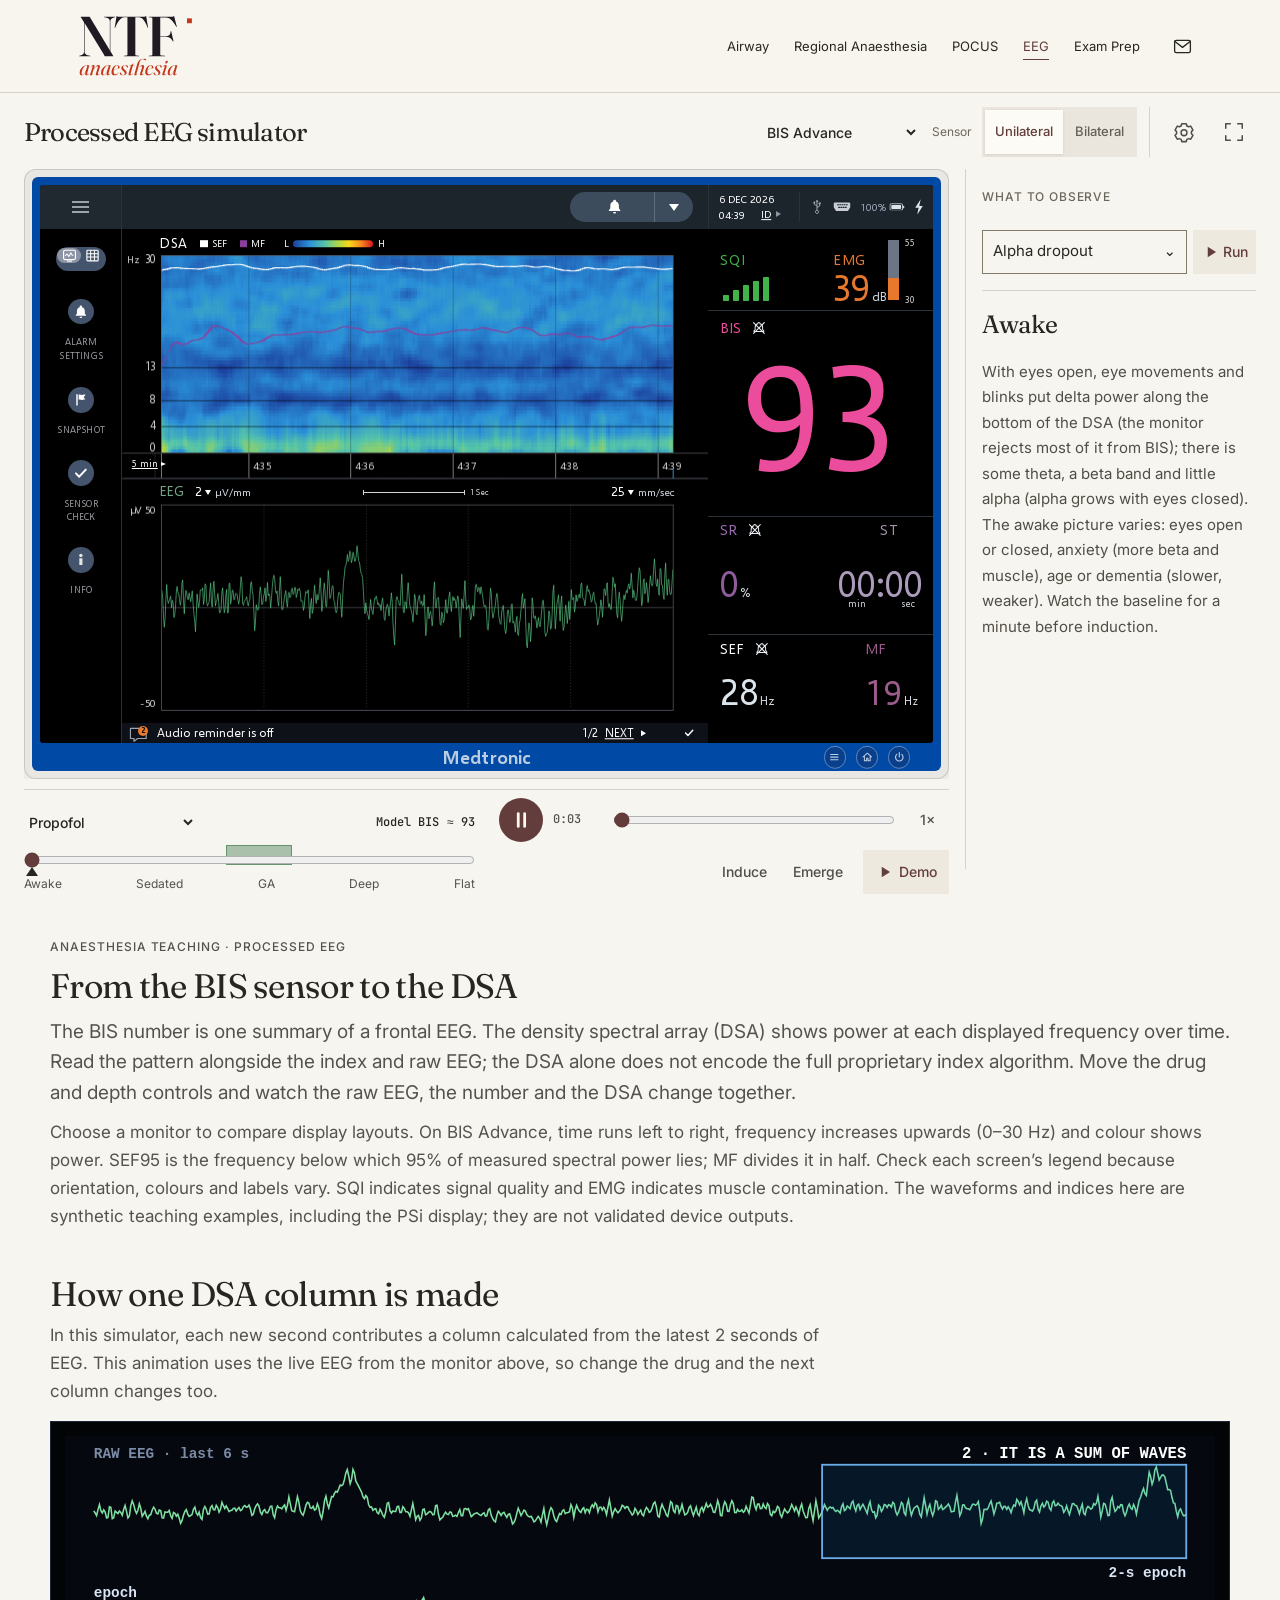
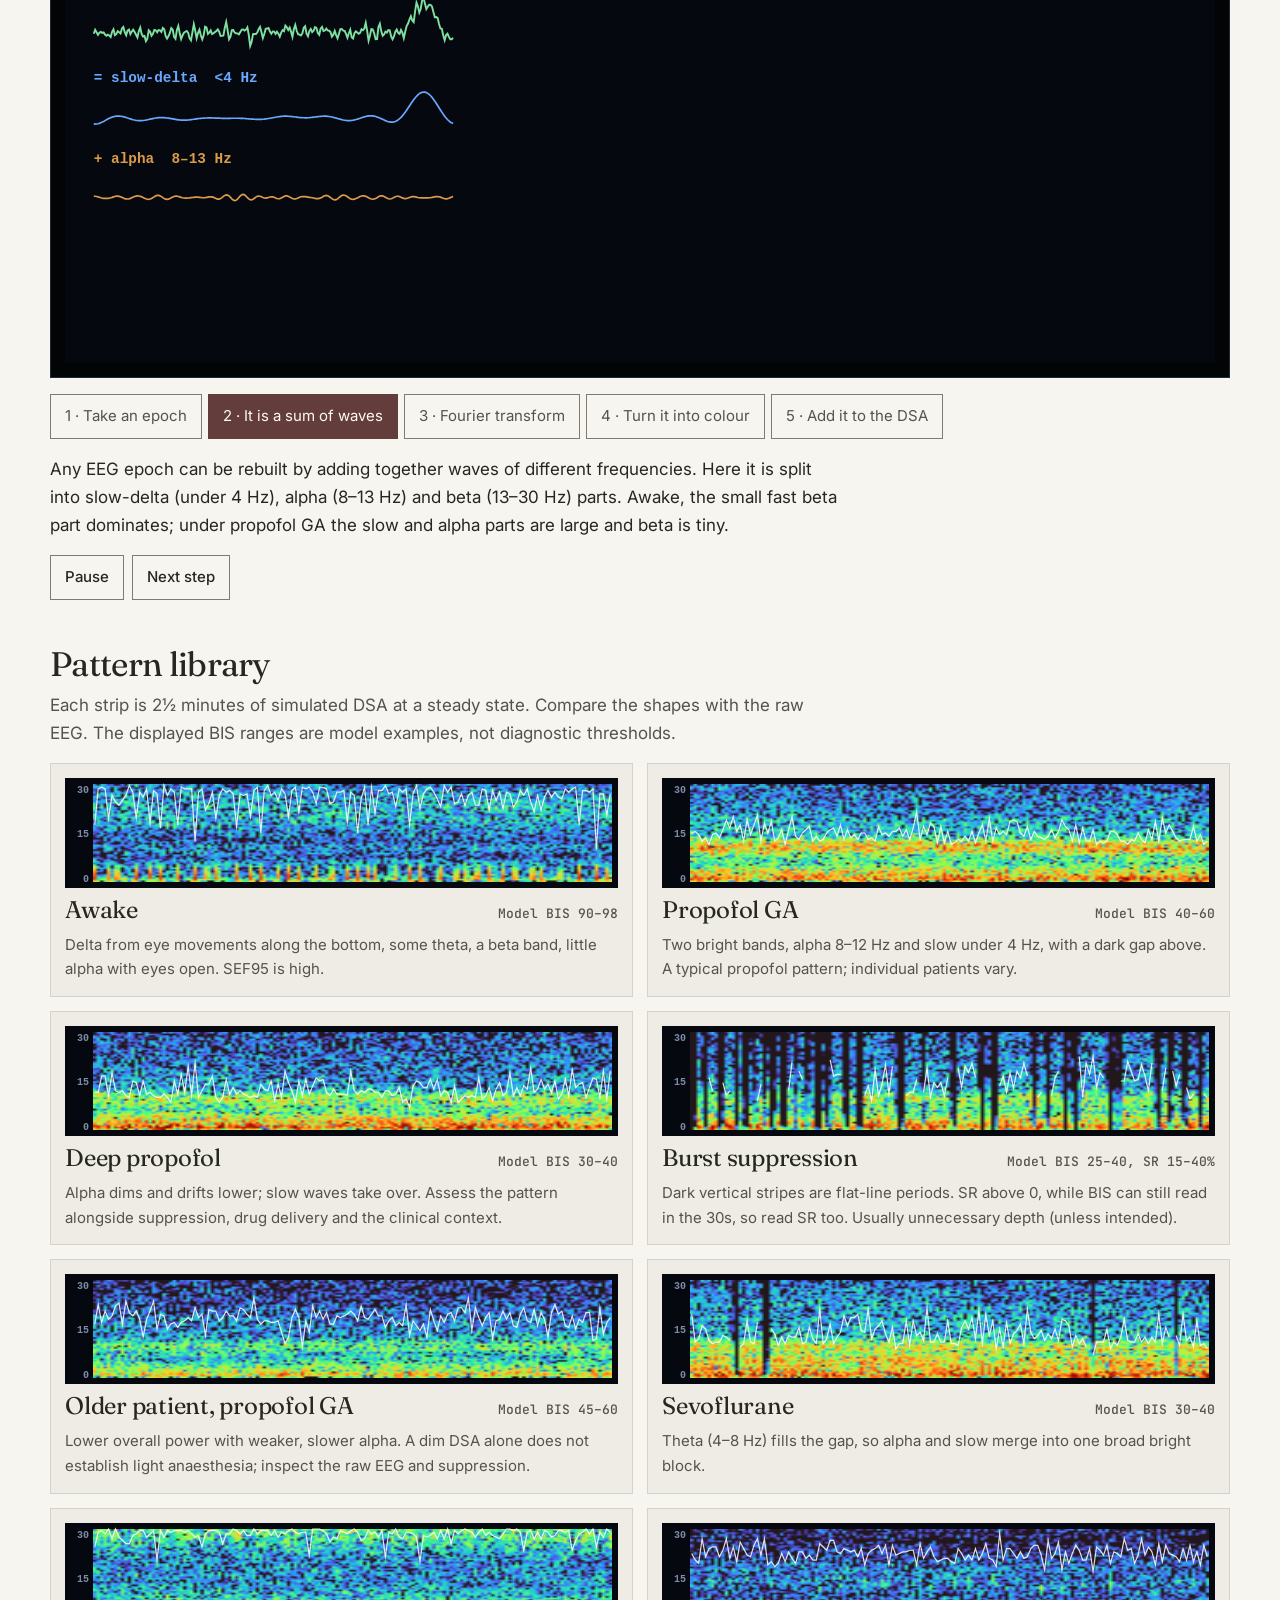
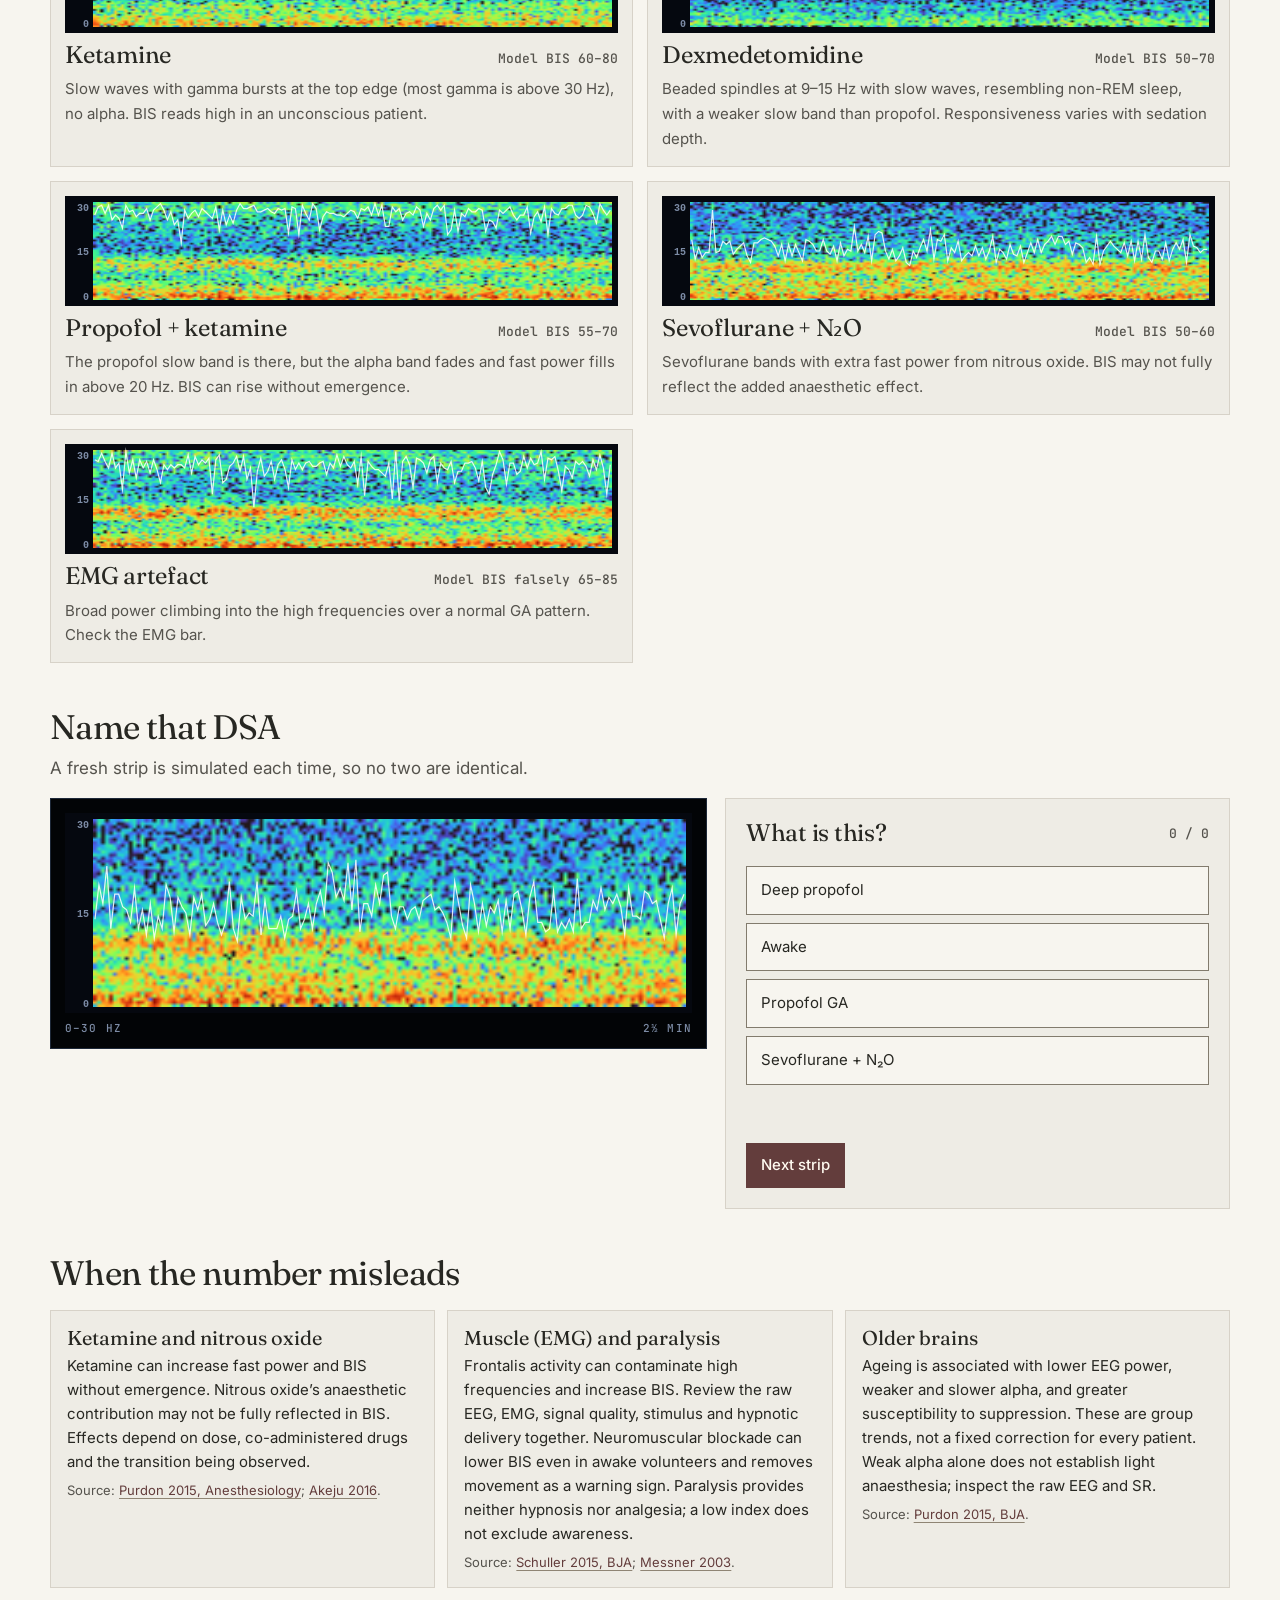
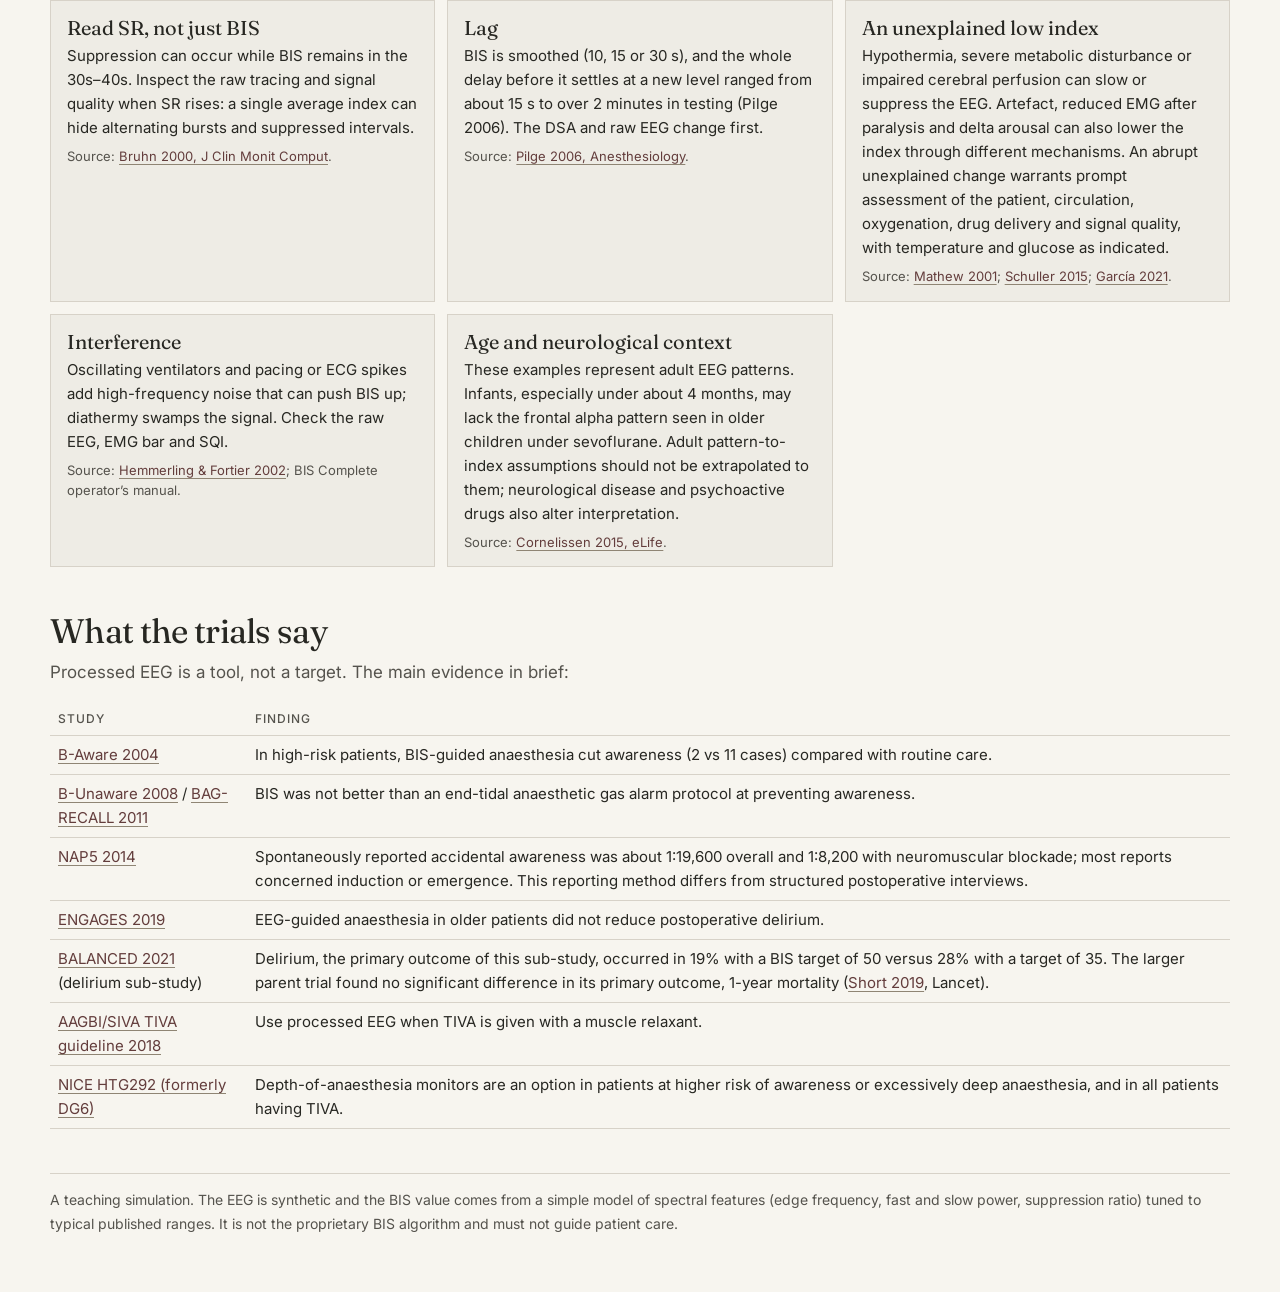
==== eeg/index.html @ a7348361 "eeg: import the Processed EEG simulator, own Worker, checks and docs Copied from the site repo witho" ====
<!doctype html>
<html lang="en-GB" data-theme="light">
<head>
<meta charset="utf-8">
<meta name="viewport" content="width=device-width, initial-scale=1, viewport-fit=cover">
<meta name="robots" content="noindex, nofollow">
<meta name="theme-color" content="#f7f5ef">
<meta name="color-scheme" content="light">
<title>Processed EEG simulator</title>
<meta name="description" content="Teaching simulator for anaesthesia residents: how a frontal EEG becomes the BIS number and the density spectral array (DSA), for propofol, sevoflurane, ketamine and dexmedetomidine.">
<link rel="icon" href="icons/icon.svg" type="image/svg+xml">
<link rel="icon" href="icons/favicon-32.png" type="image/png" sizes="32x32">
<link rel="apple-touch-icon" href="icons/apple-touch-icon.png">
<link rel="stylesheet" href="assets/site-shell.css?v=20261008">
<link rel="stylesheet" href="assets/header-nav.css?v=20261008">
<script defer src="assets/navigation.js?v=20261008"></script>
<style>
/* Bundled fonts for the BIS VISTA screen (eeg/fonts/README.md): look-alikes, the manufacturer's on-screen typeface is not published */
@font-face{font-family:"Arimo";font-style:normal;font-weight:400 700;font-display:swap;src:url(fonts/Arimo-latin-var.woff2) format("woff2")}
@font-face{font-family:"Archivo Black";font-style:normal;font-weight:400;font-display:swap;src:url(fonts/ArchivoBlack-latin.woff2) format("woff2")}
@font-face{font-family:"DejaVu Sans Web";font-style:normal;font-weight:400;font-display:swap;src:url(fonts/DejaVuSans-latin.woff2) format("woff2")}
@font-face{font-family:"DejaVu Sans Web";font-style:normal;font-weight:700;font-display:swap;src:url(fonts/DejaVuSans-Bold-latin.woff2) format("woff2")}
@font-face{font-family:"Archivo Narrow";font-style:normal;font-weight:400 700;font-display:swap;src:url(fonts/ArchivoNarrow-latin-var.woff2) format("woff2")}
/* Site fonts (DESIGN.md) */
@font-face{font-family:"NTF Serif";src:url(fonts/fraunces-roman.woff2) format("woff2");font-weight:400 600;font-display:swap}
@font-face{font-family:"NTF Serif";src:url(fonts/fraunces-italic.woff2) format("woff2");font-style:italic;font-weight:400 600;font-display:swap}
@font-face{font-family:"NTF Sans";src:url(fonts/inter.woff2) format("woff2");font-weight:100 900;font-display:swap}
@font-face{font-family:"Inter";src:url(fonts/inter.woff2) format("woff2");font-weight:100 900;font-display:swap}
@font-face{font-family:"NTF Mono";src:url(fonts/jetbrains-mono.woff2) format("woff2");font-weight:100 800;font-display:swap}
/* Layout: the page follows the anantf.com design language (DESIGN.md): warm paper, ink, one wine accent, square, hairlines. The monitor screens stay dark, like the real equipment (--scr-*). */
:root{
  --bg:#f7f5ef; --card:#eeece5; --inset:#eee9df; --fg:#272722; --muted:#55534d; --line:#d7d2c8; --line-strong:#8f8574; --control:#827b6d;
  --accent:#633d3c; --accent-hover:#4b2e2d; --accent-ink:#fffaf0; --accent-soft:#e8ded7; --good:#2d6a3e; --bad:#9b1c1c;
  --scr:#020406; --scr-2:#0a1018; --scr-fg:#e8f0fb; --scr-mute:#7d8ca6; --scr-grid:#1a2538; --bisc:#ffffff; --sefc:#ffffff;
  --q1:#e57200; --q2:#e4002b; --q3:#178fd7; --q4:#002f6c;
  --f-display:"NTF Serif", Georgia, "Times New Roman", serif;
  --f-body:"NTF Sans", Inter, system-ui, -apple-system, "Segoe UI", sans-serif;
  --f-mono:"NTF Mono", "JetBrains Mono", ui-monospace, "SF Mono", Menlo, monospace;
  color-scheme:light;
}
*{box-sizing:border-box}
body{background:var(--bg);color:var(--fg);font-family:var(--f-body);font-size:17px;line-height:1.65;margin:0}
.wrap{max-width:1240px;margin:0 auto;padding-left:max(22px, env(safe-area-inset-left, 0px));padding-right:max(22px, env(safe-area-inset-right, 0px));padding-block:14px 56px;display:grid;gap:44px}
@media (min-width:760px){.wrap{padding-inline:56px}}
#monitor{gap:10px}
.intro{display:grid;gap:10px;max-width:72ch}
.eyebrow{font:500 12px/1.5 var(--f-body);letter-spacing:.08em;text-transform:uppercase;color:var(--muted)}
h1{font-family:var(--f-display);font-weight:400;font-size:clamp(30px,5vw,50px);line-height:1.1;margin:0;text-wrap:balance;letter-spacing:-.03em}
h2{font-family:var(--f-display);font-weight:400;font-size:clamp(26px,3vw,34px);line-height:1.2;margin:0;text-wrap:balance;letter-spacing:-.02em}
h3{font-family:var(--f-display);font-weight:400;font-size:24px;line-height:1.2;margin:0;letter-spacing:-.01em}
p{margin:0}
.lede{font-size:19px;line-height:1.6;color:var(--muted)}
.intro p{color:var(--muted)}
.apptitle{font-family:var(--f-display);font-weight:400;font-size:clamp(26px,3.4vw,38px);line-height:1.1;margin:0;letter-spacing:-.03em}
.apptitle span{color:var(--muted)}
.monhead{display:grid;gap:10px}
.monswitch{display:grid;grid-template-columns:repeat(5,minmax(0,1fr));gap:6px}
.monswitch button{min-height:44px;padding:6px 4px;font:500 14px/1.15 var(--f-body);color:var(--fg);background:var(--bg);border:1px solid var(--control);border-radius:0;cursor:pointer}
.monswitch button:hover{background:#e9e5dc}
.monswitch button[aria-pressed="true"]{background:var(--accent);color:var(--accent-ink);border-color:var(--accent)}
@media (max-width:600px){.monswitch{gap:4px}.monswitch button{font-size:12px;padding:5px 1px;letter-spacing:-.01em}}
/* the case timeline under the monitor switch: a bar (tap to jump there) and jump buttons */
.tline{display:grid;gap:6px}
.tbar{position:relative;display:flex;align-items:center;gap:10px}
.tbar canvas{flex:1;min-width:0;height:28px;cursor:pointer;touch-action:manipulation}
.tbar span{font:500 13px/1.2 var(--f-mono);color:var(--muted);white-space:nowrap}
.tbtns{display:grid;grid-template-columns:repeat(6,minmax(0,1fr));gap:6px}
.tbtns button{min-height:44px;padding:4px 2px;font:500 13px/1 var(--f-body);color:var(--fg);background:var(--bg);border:1px solid var(--control);border-radius:0;cursor:pointer}
.tbtns button:hover:not(:disabled){background:#e9e5dc}
.tbtns button:disabled{opacity:.45;cursor:default}
.tline.busy .tbar span{color:var(--fg)}
@media (max-width:600px){.tbar{flex-direction:column;align-items:stretch;gap:2px}.tbar canvas{flex:none;width:100%}.tbtns{gap:4px}.tbtns button{font-size:12px}}
section{display:grid;gap:16px;min-width:0}
.sec-head{display:grid;gap:6px;max-width:72ch}
.sec-head p{color:var(--muted)}

/* Monitor */
.sim{display:grid;grid-template-columns:minmax(0,1fr) 320px;gap:18px;align-items:start}
@media (max-width:900px){.sim{grid-template-columns:minmax(0,1fr)}}
.screen{background:var(--scr);border:1px solid #1d2838;color:var(--scr-fg);border-radius:0;padding:14px;display:grid;gap:10px;min-width:0}
.screen.mon{background:#1b2230;padding:6px;border:1px solid #2b3446;border-radius:18px}
.mon .glass{background:#000;border-radius:8px;padding:8px;display:grid;gap:6px;min-width:0}
.statusbar{display:grid;grid-template-columns:auto minmax(0,1fr) auto;align-items:center;gap:8px;font:600 11px/1.2 var(--f-mono);color:var(--scr-mute);letter-spacing:.06em;text-transform:uppercase;border-bottom:1px solid #1a2333;padding-bottom:6px}
.statusbar b{color:var(--scr-fg);font-weight:600}
.msg{justify-self:center;text-align:center;text-transform:none;letter-spacing:0;font:600 12px/1.25 var(--f-mono);padding:2px 8px;border-radius:3px;min-width:0}
.msg:empty{padding:0}
.msg.hi{background:#c8102e;color:#fff}.msg.lo{background:#ffe600;color:#000}.msg.info{background:#3a4558;color:var(--scr-fg)}
@media (prefers-reduced-motion:no-preference){.msg.hi{animation:msgflash 1s steps(1) infinite}}
@keyframes msgflash{50%{background:#5a0010}}
@media (max-width:600px){.statusbar{grid-template-columns:1fr auto}.statusbar{row-gap:4px}.msg{grid-column:1/-1;grid-row:2;min-height:17px;justify-self:stretch}}
.readouts{display:grid;grid-template-columns:minmax(0,1.1fr) minmax(0,1fr);gap:8px;align-items:stretch}
.bisbox{display:grid;align-content:space-between;gap:2px;padding:4px 10px;border:1px solid #2a3850;border-radius:6px;background:#000;min-width:0}
.bisbox .k{font:600 15px/1.2 var(--f-mono);letter-spacing:.1em;color:var(--scr-fg)}
.bisbox .v{font:600 clamp(52px,14vw,92px)/.95 var(--f-mono);color:var(--bisc);letter-spacing:-.03em;font-variant-numeric:tabular-nums}
.bisbox .v.hollow{color:transparent;-webkit-text-stroke:2px var(--bisc)}
.bars{display:grid;gap:8px;align-content:stretch;min-width:0}
.bar{background:var(--scr-2);border-radius:6px;padding:5px 8px;display:grid;grid-template-columns:auto 1fr;align-items:baseline;gap:4px 8px;min-width:0}
.bar .k,.ro .k{font:600 12px/1.2 var(--f-mono);letter-spacing:.1em;text-transform:uppercase;color:var(--scr-mute)}
.bar .v,.ro .v{font:600 20px/1.1 var(--f-mono);font-variant-numeric:tabular-nums;text-align:right;color:var(--scr-fg)}
.segs{grid-column:1/-1;display:grid;grid-auto-flow:column;grid-auto-columns:1fr;gap:3px;height:12px}
.segs i{background:#1a2436;border-radius:1px}
.segs i.on{background:var(--seg,#5fd08f)}
.bar .u,.ro .u{grid-column:1/-1;font-size:11px;color:var(--scr-mute)}
.params{grid-column:1/-1;display:grid;grid-template-columns:repeat(4,minmax(0,1fr));gap:6px}
.timers{grid-column:1/-1;display:grid;grid-template-columns:minmax(0,1fr) minmax(0,1fr) auto;gap:6px;align-items:stretch}
.tclr{background:#2a3242;border:1px solid #3a4558;border-bottom-width:3px;color:var(--scr-fg);border-radius:6px;padding:0 12px;font:600 12px/1 var(--f-mono)}
.ro{background:var(--scr-2);border-radius:6px;padding:4px 8px;display:flex;align-items:baseline;justify-content:space-between;gap:4px;min-width:0}
.ro .v{font-size:16px}
@media (max-width:600px){.bar .u{display:none}.sim{gap:10px}}
.ro .u{display:none}
.zone{justify-self:start;font:600 12px/1.3 var(--f-mono);padding:3px 8px;border-radius:8px;background:#1c2a44;color:var(--scr-fg);text-wrap:balance}
.softkeys{display:grid;grid-template-columns:repeat(3,1fr);gap:6px}
.softkeys button{background:#2a3242;border:1px solid #3a4558;border-bottom-width:3px;color:var(--scr-fg);border-radius:6px;padding:7px 4px;font:600 13px/1.1 var(--f-mono)}
.softkeys.two{grid-template-columns:repeat(2,1fr)}
.softkeys button[aria-pressed="true"]{background:#d9e4f5;color:#000;border-color:#fff}
.lbl{font:600 11px/1 var(--f-mono);letter-spacing:.1em;text-transform:uppercase;color:var(--scr-mute);display:flex;justify-content:space-between;gap:8px}
canvas{display:block;width:100%;max-width:100%}
.panel{background:var(--card);border:1px solid var(--line);border-radius:0;padding:20px;display:grid;gap:18px;min-width:0}
.ctl{display:grid;gap:8px}.ctl[hidden]{display:none}
.ctl > .t{font:500 12px/1.5 var(--f-body);letter-spacing:.08em;text-transform:uppercase;color:var(--muted)}
.seg{display:flex;flex-wrap:wrap;gap:6px}
button{font:inherit;cursor:pointer}
.seg button,.btn{border:1px solid var(--control);background:var(--bg);color:var(--fg);padding:9px 14px;min-height:44px;border-radius:0;font-size:15px;font-weight:500}
.seg button:hover,.btn:hover{background:#e9e5dc}
.seg button[aria-pressed="true"]{background:var(--accent);border-color:var(--accent);color:var(--accent-ink)}
.seg button[aria-pressed="true"]:hover{background:var(--accent-hover)}
.btn.primary{background:var(--accent);border-color:var(--accent);color:var(--accent-ink)}
.btn.primary:hover{background:var(--accent-hover)}
button:focus-visible,input:focus-visible{outline:2px solid var(--accent);outline-offset:4px}
.screen button:focus-visible,.screens button:focus-visible,.vista button:focus-visible{outline:3px solid #fff;outline-offset:2px}
input[type=range]{width:100%;accent-color:var(--accent)}
.ticks{display:flex;justify-content:space-between;font-size:12px;color:var(--muted)}
.track{position:relative;height:34px}
.track input[type=range]{position:absolute;inset:0 0 auto 0;height:22px;margin:0;width:100%;background:transparent}
.zoneband{position:absolute;top:2px;height:18px;border-radius:0;background:color-mix(in srgb,var(--good) 38%,transparent);outline:1px solid color-mix(in srgb,var(--good) 70%,transparent);pointer-events:none}
.effmark{position:absolute;bottom:0;width:0;height:0;margin-left:-6px;border:6px solid transparent;border-bottom:9px solid var(--fg);border-top:0;transition:left .25s linear;pointer-events:none}
.pop{position:absolute;bottom:calc(100% + 8px);transform:translateX(-50%);background:var(--fg);color:var(--bg);font:600 14px/1 var(--f-mono);padding:6px 9px;border-radius:0;white-space:nowrap;pointer-events:none;z-index:3;box-shadow:0 4px 12px rgba(39,39,34,.25)}
.pop::after{content:"";position:absolute;left:50%;top:100%;margin-left:-5px;border:5px solid transparent;border-top-color:var(--fg);border-bottom:0}
.pop.in{background:var(--good);color:#fffaf0}.pop.in::after{border-top-color:var(--good)}
.tgt{font-size:15px;line-height:1.6}.tgt b{font-family:var(--f-mono);font-weight:600}.tgt span{color:var(--muted)}
.tgtnote{font-size:13px;color:var(--muted);display:flex;gap:6px;align-items:center}
.swatch{display:inline-block;width:18px;height:10px;border-radius:0;background:color-mix(in srgb,var(--good) 38%,transparent);outline:1px solid color-mix(in srgb,var(--good) 70%,transparent)}
.nmbrow{display:grid;gap:6px;font-size:15px}
.rngbox{display:grid;gap:6px;margin-top:6px}.rngt{font-size:14px;color:var(--muted)}
.rng{display:flex;justify-content:space-between;font-size:15px}.rng output{font:600 14px/1 var(--f-mono);color:var(--accent)}
.chk{display:flex;gap:8px;align-items:flex-start;font-size:15px}
.chk input{margin-top:4px;accent-color:var(--accent)}
.reading{background:var(--accent-soft);border-left:3px solid var(--accent);border-radius:0;padding:12px 14px;display:grid;gap:4px}
.reading b{font-family:var(--f-display);font-weight:400;font-size:20px;letter-spacing:-.01em}
.reading p{font-size:15px}
.story{display:grid;gap:8px}
.lane{display:grid;gap:6px;min-width:0}.lane[hidden]{display:none}
.key{display:inline-block;width:14px;height:3px;vertical-align:middle;margin-left:4px;border-radius:2px}
.key.bis{background:#fff}.key.emg{background:#5fd08f;height:1px}
.err{font-size:14px;color:var(--bad)}
.caption{min-height:3.2em;font-size:15px;border-left:3px solid var(--accent);padding-left:10px}
.caption:empty{display:none}

/* Explainer */
.steps{display:flex;flex-wrap:wrap;gap:6px;list-style:none;margin:0;padding:0}
.steps button{border:1px solid var(--control);background:var(--bg);color:var(--muted);border-radius:0;padding:9px 14px;min-height:44px;font-size:15px}
.steps button[aria-current="step"]{background:var(--accent);color:var(--accent-ink);border-color:var(--accent)}
.excap{font-size:17px;line-height:1.65;max-width:72ch;min-height:3.2em}
.row{display:flex;flex-wrap:wrap;gap:8px;align-items:center}

/* Library */
.lib{display:grid;grid-template-columns:repeat(auto-fill,minmax(min(100%,420px),1fr));gap:14px}
.card{background:var(--card);border:1px solid var(--line);border-radius:0;padding:14px;display:grid;gap:8px;align-content:start;min-width:0}
.card canvas{border-radius:0;background:var(--scr)}
.card .meta{display:flex;justify-content:space-between;gap:8px;align-items:baseline}
.card .bis{font:500 13px/1 var(--f-mono);color:var(--muted);white-space:nowrap}
.card p{font-size:15px;color:var(--muted)}

/* Quiz */
.quiz{display:grid;grid-template-columns:minmax(0,1.3fr) minmax(0,1fr);gap:18px;align-items:start}
@media (max-width:800px){.quiz{grid-template-columns:minmax(0,1fr)}}
.opts{display:grid;gap:8px}
.opts button{text-align:left;border:1px solid var(--control);background:var(--bg);color:var(--fg);padding:11px 14px;min-height:44px;border-radius:0;font-size:15px}
.opts button:hover:not(.right):not(.wrong){background:#e9e5dc}
.opts button.right{border-color:var(--good);box-shadow:inset 4px 0 0 var(--good)}
.opts button.wrong{border-color:var(--bad);box-shadow:inset 4px 0 0 var(--bad)}
.fb{font-size:15px;min-height:1.5em}
.score{font:500 13px/1 var(--f-mono);color:var(--muted)}

.pit{display:grid;grid-template-columns:repeat(auto-fill,minmax(min(100%,300px),1fr));gap:12px;margin:0;padding:0;list-style:none}
.pit li{background:var(--card);border:1px solid var(--line);border-radius:0;padding:14px 16px;font-size:15px;line-height:1.6}
.pit b{display:block;font-family:var(--f-display);font-weight:400;font-size:20px;line-height:1.25;margin-bottom:4px}
a{color:var(--accent);text-decoration:underline;text-decoration-color:var(--line-strong);text-underline-offset:3px}
a:hover{color:var(--accent-hover)}
/* the site header keeps its own link look (the shared navigation.css is not loaded here, see NOTES.md) */
.ntf-header a{color:#272722;text-decoration:none}
.ntf-header .ntf-nav a:hover{color:var(--accent)}
.ntf-header .ntf-nav a[aria-current="page"]{color:var(--accent);text-decoration:underline;text-decoration-thickness:1px;text-underline-offset:8px}
a:focus-visible{outline:2px solid var(--accent);outline-offset:4px}
.pit small{display:block;margin-top:6px;font-size:13px;color:var(--muted)}
.ev{width:100%;border-collapse:collapse;font-size:15px;line-height:1.6}
.ev th,.ev td{text-align:left;vertical-align:top;padding:7px 8px;border-bottom:1px solid var(--line)}
.ev th{font-size:12px;letter-spacing:.08em;text-transform:uppercase;color:var(--muted);font-weight:500}
.tblwrap{overflow-x:auto}
footer{font-size:14px;line-height:1.7;color:var(--muted);max-width:80ch;border-top:1px solid var(--line);padding-top:14px}
@media (prefers-reduced-motion:reduce){*{scroll-behavior:auto}}

/* BIS VISTA-style screen: absolute layout in container units (cqw) taken from the owner's photos of the real monitor */
.screens{display:grid;gap:10px;min-width:0}
.screen.vwrap{border-radius:18px}
.vwrap{background:#1b2230;padding:6px;border:1px solid #2b3446;border-radius:18px;display:block}
/* the Medtronic BIS case: warm light-grey plastic around the screen, a dark gasket at the glass (owner photos) */
#vistaWrap{background:linear-gradient(#e4e2dc,#cfccc4);border:1px solid #b9b6ae;border-radius:18px;padding:12px;box-shadow:inset 0 1px 0 #f4f3ef,0 10px 30px -18px rgba(0,0,0,.7)}
#vistaWrap .vista{box-shadow:0 0 0 2px #2a2a2c}
@media (max-width:600px){#vistaWrap{padding:7px;border-radius:12px}}
/* Medtronic BIS 2-channel screen: a 640 x 480 virtual LCD (4:3), every size below is in virtual pixels times --u */
.vista{--u:calc(100cqw / 640);--mt-bg:#0b0f26;--mt-box:#0d1022;--mt-fr:#a8dbf0;--mt-hd:#e2f2fa;--mt-yel:#e8dc1c;--mt-lil:#c9c6e6;
 container-type:inline-size;position:relative;aspect-ratio:4/3;background:var(--mt-bg);border-radius:6px;overflow:hidden;color:#fff;font-family:"Arimo","Liberation Sans",Arial,sans-serif;user-select:none;-webkit-font-smoothing:none}
.vista *{box-sizing:border-box}
.vista .p{position:absolute;left:calc(var(--x)*var(--u));top:calc(var(--y)*var(--u));width:calc(var(--w)*var(--u));height:calc(var(--h)*var(--u))}
.vista canvas.p{display:block}
.mbox{border:calc(2*var(--u)) solid var(--mt-fr);border-radius:calc(9*var(--u));background:var(--mt-box);overflow:hidden}
.bhead{position:absolute;left:0;right:0;top:0;height:calc(34*var(--u));background:var(--mt-hd);border-bottom:calc(1*var(--u)) solid #6f7c96}
.blbl{position:absolute;left:calc(8*var(--u));top:calc(5*var(--u));font:400 calc(25*var(--u))/1 "Archivo Black","Arimo",sans-serif;color:#161c46;letter-spacing:calc(.5*var(--u))}
.vsqi{position:absolute;left:calc(121*var(--u));bottom:calc(2*var(--u));display:flex;gap:calc(2.8*var(--u));align-items:flex-end;height:calc(28*var(--u))}
.vsqi i{display:block;width:calc(7.6*var(--u));background:#fff;border:calc(1.2*var(--u)) solid #161c46;border-radius:calc(1*var(--u))}
.vsqi i:nth-child(1){height:calc(12.6*var(--u))}.vsqi i:nth-child(2){height:calc(15.6*var(--u))}.vsqi i:nth-child(3){height:calc(19.5*var(--u))}.vsqi i:nth-child(4){height:calc(23.4*var(--u))}.vsqi i:nth-child(5){height:calc(27.8*var(--u))}
.vsqi i.on{background:#34b233;border-color:#1c7d1f}
.vnum{position:absolute;left:0;right:0;top:calc(34*var(--u));bottom:0;display:flex;align-items:center;justify-content:center;font:900 calc(118*var(--u))/1 "Arial Black","Archivo Black",Arial,sans-serif;color:#fff;font-synthesis:none;-webkit-text-stroke:calc(1.5*var(--u)) #fff;letter-spacing:0;transform:scaleX(.87);font-variant-numeric:tabular-nums;padding-bottom:calc(6*var(--u))}
.vnum.hollow{color:transparent;-webkit-text-stroke:calc(2*var(--u)) #fff}
.ehead{position:absolute;left:0;right:0;top:0;height:calc(34*var(--u));background:var(--mt-hd);color:#10131f;font:700 calc(12*var(--u))/calc(34*var(--u)) "Arimo",sans-serif;text-align:center;border-bottom:calc(1*var(--u)) solid #6f7c96}
.etube{position:absolute;left:calc(7*var(--u));top:calc(38*var(--u));width:calc(20*var(--u));height:calc(122*var(--u));border:calc(1*var(--u)) solid #c9d6ee;border-radius:calc(5*var(--u));display:flex;flex-direction:column-reverse;overflow:hidden;background:#06070f}
.etube i{flex:1;border-top:calc(1*var(--u)) solid #cfd6e6}.etube i:last-child{border-top:0}
.etube{position:absolute;border:calc(1*var(--u)) solid #c9d6ee}.etube::after{content:"";position:absolute;left:0;right:0;bottom:0;height:calc(var(--lv,.06)*100%);background:#f08020}.etube i{position:relative;z-index:1}
.stbox,.srbox{border:calc(2*var(--u)) solid #8b4fd6;border-radius:calc(6*var(--u));display:flex;align-items:center;justify-content:space-between;padding:0 calc(10*var(--u));font-weight:700;background:#25184b}
.stbox{color:#d890f0;font-size:calc(17*var(--u));font-weight:600;justify-content:flex-start;gap:calc(10*var(--u));padding:0 calc(8*var(--u));background:#1f1346}
.stbox span:first-child{color:#b060e8}
.srbox{border:calc(1.5*var(--u)) solid #9fb3d9;background:#1a2656;font-size:calc(18*var(--u));font-weight:700;padding:0 calc(12*var(--u)) 0 calc(10*var(--u))}
.srbox b{font-size:calc(20*var(--u));font-weight:800}
.stbox[hidden],.srbox[hidden]{display:none}
.ecap{position:absolute;font-size:calc(11*var(--u));line-height:1;color:var(--mt-lil);white-space:nowrap;pointer-events:none;font-family:"DejaVu Sans Web","Arimo",sans-serif}
.ecap.eeg{font-size:calc(14*var(--u));color:#b8d838;text-align:center;font-family:"Arimo",sans-serif}
.ecap.r{text-align:right}
.v2art{position:absolute;color:#f0a020;font:700 calc(13*var(--u))/1 "Arimo",sans-serif}
.vmsg{left:calc(90*var(--u));top:calc(178*var(--u));width:calc(546*var(--u));height:calc(50*var(--u));display:flex;align-items:center;justify-content:center;font-size:calc(22*var(--u));font-weight:700;border-radius:calc(3*var(--u));color:#000;background:#f4f000;white-space:pre;position:absolute;border:calc(1.5*var(--u)) solid #cfd0d6;font-family:"Arimo","Liberation Sans",Arial,sans-serif}
.vmsg.hi{background:#c4141c;color:#fff;border-color:#e86a6e;background-image:repeating-linear-gradient(90deg,#b01017 0 calc(1*var(--u)),transparent calc(1*var(--u)) calc(3*var(--u)))}
.vmsg.info{background:#2d3a66;color:#fff;border-color:#6b78a8}
@media (prefers-reduced-motion:no-preference){.vmsg.hi{animation:msgflash 1s steps(1) infinite}}
.vmsg .vt{flex:1;text-align:center;min-width:0;overflow:hidden;text-overflow:clip}
.vmsg button{position:absolute;right:calc(6*var(--u));top:calc(3*var(--u));width:calc(92*var(--u));height:calc(40*var(--u));font:400 calc(16*var(--u))/1 "Arimo","Liberation Sans",Arial,sans-serif;background:#1b2a6b;color:#fff;border:calc(1.5*var(--u)) solid #6b7bc0;border-radius:calc(4*var(--u));padding:0;cursor:default}
.vmsg[hidden],.vmsg button[hidden]{display:none}
.vkey{position:absolute;left:calc(8*var(--u));width:calc(76*var(--u));height:calc(80*var(--u));padding:calc(7*var(--u));cursor:pointer;border:calc(1.5*var(--u)) solid #2b6aa0;border-radius:calc(4*var(--u));background:linear-gradient(135deg,#a6d8f7,#4aa8e8 70%,#3b8fd0);box-shadow:inset calc(1.5*var(--u)) calc(1.5*var(--u)) 0 #e8f6ff,inset calc(-1.5*var(--u)) calc(-1.5*var(--u)) 0 #5aa0d0;font-family:"Archivo Narrow","Arimo",sans-serif;color:#fff}
.vkey .kin{position:absolute;inset:calc(7*var(--u));background:#07080c;border-radius:calc(9*var(--u));display:flex;flex-direction:column;align-items:center;justify-content:center;gap:calc(3*var(--u))}
.vkey .kl{font-size:calc(11.5*var(--u));line-height:1.02;letter-spacing:calc(.3*var(--u));text-align:center;text-transform:uppercase;font-weight:500}
.vkey svg{width:calc(42*var(--u));height:calc(30*var(--u));display:block;overflow:visible}
#kBell{width:calc(58*var(--u));height:calc(41*var(--u))}
.vista,.vista button{cursor:default}
.vkey .kl.cnt{font:700 calc(15*var(--u))/1 "Arimo",sans-serif;letter-spacing:0}
#kSilent{top:calc(232*var(--u))}#kMenu{top:calc(314*var(--u))}#kSensor{top:calc(396*var(--u))}
.vkey:active{filter:brightness(.9)}
.vkey:focus-visible,.vmsg button:focus-visible,.mt:focus-visible,.v2rv:focus-visible{outline:calc(2.5*var(--u)) solid #fff;outline-offset:calc(1*var(--u));z-index:5}
.vkey[aria-expanded="true"]{filter:brightness(1.15)}
.v2rv{position:absolute;left:calc(122*var(--u));top:calc(384*var(--u));width:calc(34*var(--u));height:calc(34*var(--u));background:none;border:0;padding:0;cursor:pointer;z-index:2}
.v2rv svg{width:100%;height:100%;display:block}
.v2rv[hidden]{display:none}
.vsensor{position:absolute;inset:0;pointer-events:none}
.vsensor[hidden]{display:none}
.vsensor svg{position:absolute;inset:0;width:100%;height:100%}
@media (prefers-reduced-motion:no-preference){.vsensor .blink{animation:scblink 1s steps(1) infinite}}
@keyframes scblink{50%{opacity:.25}}
.vsensor button{pointer-events:auto;position:absolute;left:calc(536*var(--u));top:calc(408*var(--u));width:calc(94*var(--u));height:calc(58*var(--u));font:400 calc(13.5*var(--u))/1.15 "Arimo",sans-serif;color:#e3e1f8;background:#3a3c70;border:calc(1*var(--u)) solid #a9acd8;border-bottom-color:#232553;border-right-color:#232553;border-radius:calc(4*var(--u));cursor:pointer;padding:0}
.vista.sc .scx{visibility:hidden}
.v2menu{position:absolute;left:calc(93*var(--u));top:calc(232*var(--u));width:calc(547*var(--u));height:calc(248*var(--u));background:linear-gradient(#35367e,#2a2b6c);border:0;border-radius:calc(7*var(--u));z-index:3;font-family:"Arimo",sans-serif;color:#dcdaf5}
.v2menu[hidden]{display:none}
.mt{position:absolute;left:calc(var(--x)*var(--u));top:calc(var(--y)*var(--u));width:calc(var(--w)*var(--u));height:calc(var(--h)*var(--u));background:linear-gradient(#5d5fc4,#2b2b86);border:calc(2*var(--u)) solid #1c1c66;border-top-color:#8e90e6;border-left-color:#8e90e6;border-radius:calc(6*var(--u));color:#f2f1ff;font:600 calc(15*var(--u))/1.12 "Arimo",sans-serif;padding:calc(4*var(--u)) calc(8*var(--u));text-align:center;cursor:pointer;display:flex;flex-direction:column;align-items:center;justify-content:center;gap:calc(4*var(--u))}
.mt:disabled{opacity:1;cursor:default;background:linear-gradient(#4a4a9c,#2f2f78);color:#a3a6cf;filter:none}
.mt:active:not(:disabled){filter:brightness(1.25)}
.mt .ar{position:absolute;right:calc(8*var(--u));bottom:calc(7*var(--u));width:0;height:0;border:calc(7*var(--u)) solid transparent;border-left:calc(12*var(--u)) solid #2fd0c0;border-right:0}
.mt .ar.l{right:auto;left:calc(8*var(--u));border-left:0;border-right:calc(12*var(--u)) solid #b9c3e8}
.mt.ret .ar{border-left-color:#fff}
.mt .ar2{position:absolute;bottom:calc(8*var(--u));fill:#c9c6e6}.mt .ar2.l{left:calc(8*var(--u))}.mt .ar2.r{right:calc(8*var(--u))}
.mt:disabled .ar2{fill:#a3a6cf}
.mt.ret{align-items:flex-end;text-align:right;justify-content:flex-start;padding-top:calc(9*var(--u));border-color:#c9c9f0;border-bottom-color:#1c1c66;border-right-color:#1c1c66}
.mt.ret.pg{align-items:center;text-align:center;justify-content:center;padding:0 0 calc(12*var(--u))}.mt.ret.pg .ar.l{border-right-color:#c9c3f0}
.mt.rvt{font-size:calc(14*var(--u));padding:calc(5*var(--u)) calc(8*var(--u))}.mt.rvt.rr{text-align:left;align-items:flex-start}
.mt .g{color:#40e060;font-weight:400}.mt .d{color:#b9bbd9}.mt .y{color:#e8dc1c}
.mt .opts{display:flex;gap:calc(11*var(--u));font-size:calc(15*var(--u))}.mt .opts b{white-space:nowrap;font-weight:400}
.mt .sq{display:inline-flex;align-items:center;justify-content:center;width:calc(26*var(--u));height:calc(18*var(--u));background:#3cc83c;border:calc(1*var(--u)) solid #1f7a28}
.mt .sq.dim{background:#8a8a8a;border-color:#6c6c6c}
.mt .sq.x{background:#8a8a8a;border-color:#6c6c6c}
.mt .sq.x.redx{background:#e01010;border-color:#8c0a0a}
.mt .sq svg{width:calc(10*var(--u));height:calc(10*var(--u))}
.mt .cy{color:#3fd0e8;font-size:calc(34*var(--u));font-weight:700;line-height:1}.mt .cy2{color:#5fc8e0}.mt .cy3{color:#40c8e8}
.mt .fm{display:block;width:calc(34*var(--u));height:calc(24*var(--u));border:calc(1*var(--u)) solid #6a6b8c}
.mt .fm.sel{outline:calc(2*var(--u)) solid #40e060}
.mt .tgt{position:absolute;left:calc(9*var(--u));top:calc(8*var(--u))}
.mt.vol{background:linear-gradient(#34353c,#26272c);border-color:#101114;border-top-color:#5b5c64;border-left-color:#4a4b52;border-radius:calc(2*var(--u))}
.mt .sqs{display:flex;gap:calc(14*var(--u));align-items:center}
.mt.dis{filter:saturate(.5) brightness(.8)}
.mt.sel{outline:calc(2*var(--u)) solid #40e060}
.mt.mtopt{background:none;border:0;border-radius:0;align-items:flex-start;justify-content:center;text-align:left;padding:0 calc(4*var(--u));font-size:calc(14*var(--u));cursor:default}
.mt.tl{align-items:flex-start;justify-content:flex-start;text-align:left;padding:calc(9*var(--u)) calc(10*var(--u))}.mt .spk{position:absolute;right:calc(8*var(--u));top:calc(14*var(--u))}.mt .spk svg{display:block}
.mt.extra{border-style:dashed}.mt .tx{font-size:calc(10*var(--u));font-weight:400;color:#b9bbd9}
.mt .dsat{position:absolute;left:calc(40*var(--u));top:calc(8*var(--u))}.mt .dsao{position:absolute;left:calc(40*var(--u));top:calc(28*var(--u));display:flex;flex-direction:column;align-items:flex-start;font-size:calc(13*var(--u))}.mt .dsao b{font-weight:400}.mt svg[viewBox="0 0 18 22"]{position:absolute;left:calc(12*var(--u));top:calc(12*var(--u))}
.mt.mtopt b{font-weight:400}.mt.dsp{align-items:flex-start;justify-content:flex-start;text-align:left;padding:0}.mt.mtopt:focus-visible{outline-offset:calc(-2*var(--u))}
.mtpanel{position:absolute;left:calc(var(--x)*var(--u));top:calc(var(--y)*var(--u));width:calc(var(--w)*var(--u));height:calc(var(--h)*var(--u));background:linear-gradient(#5d5fc4,#2b2b86);border:calc(2*var(--u)) solid #1c1c66;border-top-color:#8e90e6;border-left-color:#8e90e6;border-radius:calc(6*var(--u));pointer-events:none}
.mtthumb{position:absolute;left:calc(var(--x)*var(--u));top:calc(var(--y)*var(--u));pointer-events:none}.mtthumb svg{display:block;width:calc(62*var(--u));height:calc(45*var(--u))}
.sr{position:absolute;width:1px;height:1px;overflow:hidden;clip:rect(0 0 0 0);white-space:nowrap}
.mtl{position:absolute;left:calc(var(--x)*var(--u));top:calc(var(--y)*var(--u));width:calc(var(--w)*var(--u));font:400 calc(var(--fs,16)*var(--u))/1.15 "Arimo",sans-serif;color:var(--c,#dcdaf5);text-align:var(--ta,center);white-space:pre-line;pointer-events:none}
.mtbox{position:absolute;left:calc(var(--x)*var(--u));top:calc(var(--y)*var(--u));width:calc(var(--w)*var(--u));height:calc(var(--h)*var(--u));background:var(--mbg,#e2e2ea);color:var(--c,#a01818);font:700 calc(var(--fs,44)*var(--u))/1 "Arimo",sans-serif;display:flex;align-items:center;justify-content:center;border:calc(1*var(--u)) solid #8a8aa0}
.mtlist{position:absolute;background:transparent;color:#fff;font:400 calc(12.5*var(--u))/1.2 "Arimo","Liberation Sans",Arial,sans-serif;padding:calc(4*var(--u)) calc(8*var(--u));overflow:hidden;white-space:pre}
.mtlist table{border-collapse:collapse;width:100%}.mtlist td,.mtlist th{padding:0 calc(6*var(--u));text-align:left;font-weight:400}
.mtlist th{font-weight:400}
.mtlist.tab{font-size:calc(11.5*var(--u));line-height:1.15;padding:0 calc(8*var(--u))}.mtlist.tab td{padding:0 calc(4*var(--u))}.mtlist.tab td:nth-child(2){width:36%}
.v2rev{position:absolute;left:calc(193*var(--u));top:calc(5*var(--u));width:calc(443*var(--u));height:calc(170*var(--u));background:#2f3064;border:calc(2*var(--u)) solid #4c567e;border-radius:calc(7*var(--u));z-index:3;color:#f0a020;font:400 calc(21*var(--u))/1 "Arimo",sans-serif;text-align:center;padding-top:calc(5*var(--u))}
.v2rev[hidden]{display:none}
.vista.rv .rvhide{visibility:hidden}
.v2bat{position:absolute;left:calc(8*var(--u));top:calc(188*var(--u));width:calc(16*var(--u));height:calc(28*var(--u))}
.v2bat[hidden]{display:none}
.v2usb{position:absolute;left:calc(8*var(--u));top:calc(188*var(--u));width:calc(30*var(--u));height:calc(22*var(--u))}.v2usb[hidden]{display:none}
.screens{position:relative}
.vmenu{position:absolute;left:6px;right:6px;top:6px;min-height:calc(100% - 12px);background:rgba(6,10,16,.97);border:1px solid #3a4558;border-radius:8px;z-index:3;padding:8px 10px;font-family:"Arimo","Liberation Sans",Arial,sans-serif;color:#fff}
.vmenu[hidden]{display:none}
.vmenuh{display:flex;justify-content:space-between;align-items:center;margin-bottom:6px}
.vmenu ul{list-style:none;margin:0;padding:0;display:grid;gap:3px}
@media (min-width:700px){.vmenu ul{grid-template-columns:1fr 1fr}}
.vmenu li button,.vmenuh button,.bilkeys button{font:inherit;color:#10151d;background:#c7ccd4;border:0;border-radius:6px;padding:7px 10px;cursor:pointer}
.vmenu li button{display:flex;justify-content:space-between;width:100%;text-align:left;font-size:14px;min-height:34px}
.vmenu li button b{font-weight:700}
.vmenu button:focus-visible,.bilkeys button:focus-visible{outline:3px solid #178fd7;outline-offset:2px}
.bilkeys{display:flex;gap:8px;margin-top:8px}.bilkeys button{flex:1;font-size:13px;font-weight:700}
.bilkeys button[aria-expanded="true"]{background:#fff}
.vwrap[hidden],#bilSum[hidden]{display:none}
.keyrow{display:flex;flex-wrap:wrap;gap:6px}.keyrow button{flex:1 1 auto}
.vmsg[hidden],.keyrow[hidden],.vwrap[hidden],.screen[hidden],.teachstrip[hidden]{display:none}
.teachstrip{display:flex;flex-wrap:wrap;gap:4px 14px;align-items:center;padding:8px 12px;border:1px solid var(--line);border-radius:0;background:var(--inset);font:500 13px/1.3 var(--f-mono);color:var(--muted)}
.teachstrip b{color:var(--fg);font-weight:600}
.teachstrip .zone{background:var(--accent-soft);color:var(--fg);border-radius:0}
</style>
<link rel="stylesheet" href="adv.css">
<link rel="stylesheet" href="sed.css">
<link rel="stylesheet" href="pv.css">
<link rel="stylesheet" href="demo.css?v=20261017-fit">
</head>
<body>
<header class="ntf-header"><div class="ntf-header-inner"><a class="ntf-logo" href="https://anantf.com/" aria-label="NTF Anaesthesia home"><img src="assets/ana-ntf-logo.svg?v=clean" alt="NTF Anaesthesia" width="229" height="120"></a><button class="ntf-mobile-toggle" type="button" aria-expanded="false" aria-controls="ntf-main-nav">Menu <svg viewBox="0 0 20 20" width="18" height="18" fill="none" stroke="currentColor" aria-hidden="true"><path d="M3 6h14M3 10h14M3 14h14"/></svg></button><nav class="ntf-nav" id="ntf-main-nav" aria-label="Main navigation"><a href="https://anantf.com/airway.html">Airway</a><a href="https://regional.anantf.com/">Regional Anaesthesia</a><a href="https://anantf.com/pocus/">POCUS</a><a href="./" aria-current="page">EEG</a><a href="https://anantf.com/exams/">Exam Prep</a></nav><a class="ntf-contact" href="mailto:contact@anantf.com" aria-label="Email NTF Anaesthesia" title="Email NTF Anaesthesia"><svg viewBox="0 0 24 24" width="21" height="21" fill="none" stroke="currentColor" stroke-width="1.5" stroke-linecap="round" stroke-linejoin="round" aria-hidden="true"><rect x="3" y="5" width="18" height="14" rx="2"/><path d="m3 6 9 7 9-7"/></svg></a></div></header>
<div class="wrap">
<section id="monitor" aria-labelledby="h-mon">
  <div class="monhead"><h1 class="apptitle" id="h-mon">Processed EEG simulator</h1>
  <div class="demo-toolbar"><label for="monitorChoice">Monitor</label><select id="monitorChoice"><option value="advance">BIS Advance</option><option value="sedline">SedLine</option><option value="philips">IntelliVue</option><option value="vista">BIS Vista</option><option value="classic">Teaching · EEG + DSA</option></select><button type="button" id="fullScreen" aria-pressed="false">Full screen</button></div></div>
  <div class="sim">
    <div class="screens">
    <div class="screen vwrap" id="vistaWrap"><div class="vista" id="vista" role="group" aria-label="Monitor screen in the style of the owner's Medtronic BIS monitor">
      <div class="p mbox bisbox" style="--x:8;--y:6;--w:182;--h:168"><div class="bhead"><span class="blbl">BIS</span><span class="vsqi" id="v2Sqi" aria-hidden="true"><i></i><i></i><i></i><i></i><i></i></span></div><span class="vnum" id="v2Bis"></span></div>
      <div class="p mbox emgbox scx" style="--x:200;--y:6;--w:38;--h:168"><div class="ehead">EMG</div><div class="etube" id="v2Emg" aria-hidden="true"><i></i><i></i><i></i><i></i></div></div>
      <div class="p stbox scx rvhide" id="v2StBox" style="--x:248;--y:6;--w:114;--h:34"><span>ST</span><span id="v2St">0:00:00</span></div>
      <div class="p srbox scx rvhide" id="v2SrBox" style="--x:504;--y:6;--w:115;--h:34"><span>SR</span><b id="v2Sr">0</b></div>
      <canvas id="c2Eeg" class="p scx rvhide" style="--x:240;--y:44;--w:400;--h:134" aria-label="EEG waveform"></canvas>
      <span class="ecap scx rvhide" id="v2Mm" style="left:calc(250*var(--u));top:calc(136*var(--u))">25 mm / sec.</span>
      <span class="ecap eeg scx rvhide" id="v2EegL" style="left:calc(248*var(--u));width:calc(364*var(--u));top:calc(134*var(--u))">EEG</span>
      <span class="ecap r scx rvhide" id="v2Uv" style="left:calc(412*var(--u));width:calc(200*var(--u));top:calc(136*var(--u))">25 µV / division</span>
      <span class="v2art scx rvhide" id="v2Art" style="left:calc(402*var(--u));top:calc(15*var(--u))" hidden>ARTIFACT</span>
      <div class="vmsg" id="v2Msg" hidden role="status"><span class="vt" id="v2MsgT"></span><button type="button" id="v2Dismiss" hidden>Dismiss</button></div>
      <button type="button" class="vkey" id="kSilent" aria-label="Silent: pause the alarm" aria-pressed="false"><span class="kin"><span class="kl" id="kSl"></span><svg viewBox="0 0 42 30" aria-hidden="true" id="kBell"></svg></span></button>
      <button type="button" class="vkey" id="kMenu" aria-label="Menu: show the monitor settings" aria-expanded="false"><span class="kin"><span class="kl" id="kMl">MENU</span><svg viewBox="0 0 42 30" aria-hidden="true" id="kMi"></svg></span></button>
      <button type="button" class="vkey" id="kSensor" aria-label="Sensor check"><span class="kin"><span class="kl" id="kSn">SENSOR<br>CHECK</span><svg viewBox="0 0 42 30" aria-hidden="true"><path d="M1 15h8M31 15h8" stroke="#fff" stroke-width="2.4" fill="none"/><g fill="none" stroke="#fff" stroke-width="1.8"><circle cx="13" cy="15" r="3.6"/><circle cx="21" cy="15" r="3.6"/><circle cx="29" cy="15" r="3.6"/></g><path d="M9 15h1M16.6 15h1M24.6 15h1" stroke="#fff" stroke-width="1.8"/><circle cx="39" cy="15" r="2.4" fill="none" stroke="#fff" stroke-width="1.8"/></svg></span></button>
      <canvas id="c2Dsa" class="p scx" style="--x:88;--y:232;--w:552;--h:248" aria-label="Density spectral array with the amplitude or BIS trend under it"></canvas>
      <button type="button" class="v2rv scx" id="v2Review" aria-label="Trend review" hidden><svg viewBox="0 0 34 34" aria-hidden="true"><path d="M30 4L5 17l25 13z" fill="none" stroke="#30d4d8" stroke-width="2.6" stroke-linejoin="miter"/></svg></button>
      <div class="vsensor" id="v2Sensor" hidden><svg viewBox="0 0 640 480" id="v2ScSvg" aria-label="Sensor check: electrodes 1 to 4"></svg><button type="button" id="v2ScVal">Show<br>Values</button></div>
      <div class="v2menu" id="v2Menu" role="dialog" aria-label="Monitor menu" hidden></div>
      <div class="v2rev" id="v2Rev" hidden></div>
      <svg class="v2usb" id="v2Usb" viewBox="0 0 30 22" aria-label="USB export in progress" role="img" hidden><path d="M2 11h22M18 6l6 5-6 5" stroke="#fff" stroke-width="2.2" fill="none"/><circle cx="6" cy="11" r="3" fill="#fff"/><path d="M12 11l4-5h4" stroke="#fff" stroke-width="1.6" fill="none"/><rect x="25" y="7" width="4" height="8" fill="#fff"/></svg>
      <svg class="v2bat" id="v2Bat" viewBox="0 0 16 28" aria-hidden="true" hidden></svg>
    </div></div>
    <div class="advwrap" id="advWrap" hidden></div>
    <div class="sedwrap" id="sedWrap" hidden></div>
    <div class="pvwrap" id="pvWrap" hidden></div>
    <div class="vmenu" id="vMenu" role="dialog" aria-label="Monitor menu" hidden><div class="vmenuh"><b>Menu</b><button type="button" id="vMenuClose">Close</button></div><ul id="vMenuList"></ul></div>
    <div class="screen mon" id="classicWrap" hidden><div class="glass">
      <div class="statusbar"><span><b>BIS</b> · Case AH5F</span><div id="vMsg" class="msg" role="status" aria-live="polite"></div><span id="vClock">--:--</span></div>
      <div class="readouts">
        <div class="bisbox"><span class="k">BIS</span><span class="v" id="vBis">--</span><span class="zone" id="vZone">--</span></div>
        <div class="bars">
          <div class="bar"><span class="k">SQI</span><span class="v" id="vSqi">--</span><div class="segs" id="sqiSegs" aria-hidden="true"><i></i><i></i><i></i><i></i><i></i></div><span class="u">signal quality %</span></div>
          <div class="bar"><span class="k">EMG</span><span class="v" id="vEmg">--</span><div class="segs" id="emgSegs" aria-hidden="true"><i></i><i></i><i></i><i></i></div><span class="u">dB</span></div>
        </div>
        <div class="params">
          <div class="ro"><span class="k">SR</span><span class="v" id="vSr">0</span><span class="u">% flat</span></div>
          <div class="ro"><span class="k">SEF</span><span class="v" id="vSef">--</span><span class="u">Hz</span></div>
          <div class="ro"><span class="k">TP</span><span class="v" id="vTp">--</span><span class="u">dB power</span></div>
          <div class="ro"><span class="k">BC</span><span class="v" id="vBc">0</span><span class="u">bursts/min</span></div>
        </div>
        <div class="timers" aria-label="Cumulative times this case">
          <div class="ro"><span class="k">Suppression</span><span class="v" id="vSupT">0:00</span></div>
          <div class="ro"><span class="k">BIS &lt; 40</span><span class="v" id="vLowT">0:00</span></div>
          <button type="button" class="tclr" id="tReset" aria-label="Reset the suppression and BIS under 40 timers">Reset</button>
        </div>
      </div>
      <div class="lane" id="wTrend"><div class="lbl"><span>BIS <i class="key bis"></i> · EMG <i class="key emg"></i></span><span id="tgtCap" style="text-transform:none">target 40–60 set by user</span></div>
      <canvas id="cTrend" height="88" aria-label="BIS and EMG trends over the last five minutes"></canvas></div>
      <div class="lane" id="wDsa"><div class="lbl"><span>DSA · 0–30 Hz</span><span id="dsaRange" style="text-transform:none">last 5 min</span></div>
      <canvas id="cDsa" height="190" aria-label="Density spectral array over the last five minutes"></canvas></div>
      <div class="lane" id="wEeg"><div class="lbl"><span id="eegLbl">EEG · 8 s</span><span id="eegDiv" style="text-transform:none">50 µV/div</span></div>
      <canvas id="cEeg" height="110" aria-label="Scrolling raw EEG trace"></canvas></div>
      <div class="softkeys" id="viewSeg" role="group" aria-label="Screen view">
        <button data-view="both" aria-pressed="true">DSA + EEG</button><button data-view="dsa" aria-pressed="false">DSA + BIS</button><button data-view="eeg" aria-pressed="false">EEG</button>
      </div>
    </div></div>
      <div class="softkeys keyrow" id="keySeg" hidden role="group" aria-label="Monitor settings">
        <button id="kSmooth">Smoothing 15 s</button><button id="kScale">EEG ±100 µV</button><button id="kSweep">EEG sweep auto</button><button id="kTrend">Trend 5 min</button><button id="kBottom">Bottom: BIS trend</button>
      </div>
    <div class="tline" id="tLine"><div class="tbar"><canvas id="tCv" aria-hidden="true"></canvas><span id="tNow">0:00</span><output id="timePreview" aria-hidden="true"></output></div>
   <input id="timeScrub" type="range" min="0" max="600" value="0" step="1" aria-label="Simulation time"></div>
    <div class="teachstrip" id="teachStrip" aria-label="Readouts the real monitor does not show as numbers">
      <span class="ts" id="bilSum" hidden></span><span class="ts"><b>SQI</b> <span id="s2Sqi">--</span>%</span><span class="ts"><b>EMG</b> <span id="s2Emg">--</span> dB</span><span class="ts"><b>SR</b> <span id="s2Sr">0</span>%</span><span class="ts"><b>SEF</b> <span id="s2Sef">--</span> Hz</span><span class="ts"><b>TP</b> <span id="s2Tp">--</span></span><span class="ts"><b>BC</b> <span id="s2Bc">0</span>/min</span><span class="ts zone" id="s2Zone">--</span><span class="ts"><b>Suppression</b> <span id="s2Sup">0:00</span></span><span class="ts"><b>BIS&lt;40</b> <span id="s2Low">0:00</span></span><button type="button" class="tclr" id="tReset2" aria-label="Reset the suppression and BIS under 40 timers">Reset</button>
    </div>
    </div>
    <div class="panel">
      <div class="ctl"><label for="agentChoice" class="t">Anaesthetic</label><select id="agentChoice"><option value="propofol">Propofol</option><option value="sevo">Sevoflurane</option><option value="ketamine">Ketamine</option><option value="dex">Dexmedetomidine</option><option value="mix">Drug combination</option></select></div>
      <div class="ctl" id="mixCtl" hidden>
        <p class="tgt" id="tgtMix"><b>Model BIS --</b> <span id="tgtMixSub"></span></p>
        <div class="seg" id="presetSeg" role="group" aria-label="Combinations">
          <button data-preset="tiva" aria-pressed="false">Propofol + remifentanil</button><button data-preset="propket" aria-pressed="false">Propofol + ketamine</button><button data-preset="sevon2o" aria-pressed="false">Sevoflurane + N₂O</button><button data-preset="propdex" aria-pressed="false">Propofol + dexmedetomidine</button>
        </div>
      </div>
      <div class="ctl" id="depthCtl"><label class="t" for="depth">Depth target</label>
        <div class="track"><i class="zoneband" id="zoneBand" hidden></i><input type="range" id="depth" min="0" max="100" value="0" aria-describedby="tgtBis"><i class="effmark" id="effMark" aria-hidden="true"></i><output class="pop" id="tgtPop" aria-hidden="true" hidden></output></div>
        <div class="ticks" id="ticks"><span>Awake</span><span>Sedated</span><span>GA</span><span>Deep</span><span>Flat</span></div>
        <p class="tgt" id="tgtBis"><b>Model BIS --</b> <span id="tgtSub"></span></p>
        <p class="tgtnote" id="zoneNote" hidden><i class="swatch"></i> <span id="zoneText"></span></p></div>

      <details class="ctl" id="teachingOptions"><summary>Adjust current EEG</summary>
        <label class="chk"><input type="checkbox" id="mElder"> Older patient (over 70)</label>
        <label class="chk"><input type="checkbox" id="mEmg"> Facial muscle activity (EMG)</label>
        <div class="nmbrow"><span id="asymLbl">One-sided EEG slowing</span>
          <div class="seg" id="asymSeg" role="group" aria-labelledby="asymLbl"><button data-asym="" aria-pressed="true">None</button><button data-asym="L" aria-pressed="false">Left</button><button data-asym="R" aria-pressed="false">Right</button></div></div>
        <label class="chk"><input type="checkbox" id="mDia"> Diathermy (electrical interference)</label>
        <div class="row"><button class="btn" id="stimBtn" aria-pressed="false">Surgical stimulus</button></div></details>
      <details class="ctl" id="displayOptions"><summary>Display options</summary>

        <label class="chk"><input type="checkbox" id="mTeach" checked> Teaching labels (zone, newest epoch, colour key, target band)</label>
        <div class="rngbox"><span class="rngt">DSA colour range (power → blue … red)</span>
          <label class="rng" for="dbLo"><span>Floor (blue)</span><output id="oLo" for="dbLo">-3 dB</output></label><input type="range" id="dbLo" min="-30" max="20" step="1" value="-3">
          <label class="rng" for="dbHi"><span>Ceiling (red)</span><output id="oHi" for="dbHi">31 dB</output></label><input type="range" id="dbHi" min="0" max="50" step="1" value="31">
          <p class="tgtnote">Raise the floor and the DSA turns bluer, lower the ceiling and it turns redder. Teaching strips keep the default scale.</p>
          <div class="row"><button class="btn" id="dbReset">Default range</button></div></div>
</details>
      <div class="ctl playback"><label class="t" for="playSpeed">Playback <output id="speedValue">1×</output></label>
        <div class="playback-row"><input id="playSpeed" type="range" min="1" max="10" step="1" value="1"><button id="pause" aria-pressed="false">Pause</button></div></div>

      <div class="reading" aria-live="polite"><b id="rName">Awake</b><p id="rText"></p></div>
      <p class="err" id="err" hidden></p>
      <div class="story">
        <div class="row"><button class="btn" id="induceBtn">Induce</button><button class="btn" id="wakeBtn">Emerge</button><button class="btn primary" id="storyBtn">Play induction → emergence</button></div>
        <p class="caption" id="storyCap" aria-live="polite"></p>
      </div>
    </div>
  </div>
</section>

<header class="intro">
  <div class="eyebrow">Anaesthesia teaching · processed EEG</div>
  <h2>From the BIS sensor to the DSA</h2>
  <p class="lede">The BIS number is one summary of a frontal EEG. The density spectral array (DSA) shows power at each displayed frequency over time. Read the pattern alongside the index and raw EEG; the DSA alone does not encode the full proprietary index algorithm. Move the drug and depth controls and watch the raw EEG, the number and the DSA change together.</p>
  <p>Choose a monitor to compare display layouts. On BIS Advance, time runs left to right, frequency increases upwards (0–30 Hz) and colour shows power. SEF95 is the frequency below which 95% of measured spectral power lies; MF divides it in half. Check each screen’s legend because orientation, colours and labels vary. SQI indicates signal quality and EMG indicates muscle contamination. The waveforms and indices here are synthetic teaching examples, including the PSi display; they are not validated device outputs.</p>
</header>

<section id="how" aria-labelledby="h-how">
  <div class="sec-head"><h2 id="h-how">How one DSA column is made</h2>
  <p>In this simulator, each new second contributes a column calculated from the latest 2 seconds of EEG. This animation uses the live EEG from the monitor above, so change the drug and the next column changes too.</p></div>
  <div class="screen">
    <canvas id="cEx" aria-label="Animation: an EEG epoch is split into waves, measured with a Fourier transform, turned into a colour column and added to the DSA"></canvas>
  </div>
  <ol class="steps" id="steps"></ol>
  <p class="excap" id="exCap" aria-live="polite"></p>
  <div class="row"><button class="btn" id="exPlay">Pause</button><button class="btn" id="exNext">Next step</button></div>
</section>

<section id="patterns" aria-labelledby="h-pat">
  <div class="sec-head"><h2 id="h-pat">Pattern library</h2>
  <p>Each strip is 2½ minutes of simulated DSA at a steady state. Compare the shapes with the raw EEG. The displayed BIS ranges are model examples, not diagnostic thresholds.</p></div>
  <div class="lib" id="lib"></div>
</section>

<section id="quiz" aria-labelledby="h-quiz">
  <div class="sec-head"><h2 id="h-quiz">Name that DSA</h2>
  <p>A fresh strip is simulated each time, so no two are identical.</p></div>
  <div class="quiz">
    <div class="screen"><canvas id="cQuiz" height="200" aria-label="Quiz DSA strip"></canvas>
      <div class="lbl"><span>0–30 Hz</span><span>2½ min</span></div></div>
    <div class="panel">
      <div class="row" style="justify-content:space-between"><h3>What is this?</h3><span class="score" id="score">0 / 0</span></div>
      <div class="opts" id="opts"></div>
      <p class="fb" id="fb" aria-live="polite"></p>
      <div class="row"><button class="btn primary" id="qNext">Next strip</button></div>
    </div>
  </div>
</section>

<section id="pitfalls" aria-labelledby="h-pit">
  <div class="sec-head"><h2 id="h-pit">When the number misleads</h2></div>
  <ul class="pit">
    <li><b>Ketamine and nitrous oxide</b>Ketamine can increase fast power and BIS without emergence. Nitrous oxide’s anaesthetic contribution may not be fully reflected in BIS. Effects depend on dose, co-administered drugs and the transition being observed.<small>Source: <a href="https://doi.org/10.1097/aln.0000000000000841">Purdon 2015, Anesthesiology</a>; <a href="https://doi.org/10.1016/j.clinph.2016.03.005">Akeju 2016</a>.</small></li>
    <li><b>Muscle (EMG) and paralysis</b>Frontalis activity can contaminate high frequencies and increase BIS. Review the raw EEG, EMG, signal quality, stimulus and hypnotic delivery together. Neuromuscular blockade can lower BIS even in awake volunteers and removes movement as a warning sign. Paralysis provides neither hypnosis nor analgesia; a low index does not exclude awareness.<small>Source: <a href="https://pubmed.ncbi.nlm.nih.gov/26174308/">Schuller 2015, BJA</a>; <a href="https://pubmed.ncbi.nlm.nih.gov/12873942/">Messner 2003</a>.</small></li>
    <li><b>Older brains</b>Ageing is associated with lower EEG power, weaker and slower alpha, and greater susceptibility to suppression. These are group trends, not a fixed correction for every patient. Weak alpha alone does not establish light anaesthesia; inspect the raw EEG and SR.<small>Source: <a href="https://pubmed.ncbi.nlm.nih.gov/26174300/">Purdon 2015, BJA</a>.</small></li>
    <li><b>Read SR, not just BIS</b>Suppression can occur while BIS remains in the 30s–40s. Inspect the raw tracing and signal quality when SR rises: a single average index can hide alternating bursts and suppressed intervals.<small>Source: <a href="https://doi.org/10.1023/a:1012216600170">Bruhn 2000, J Clin Monit Comput</a>.</small></li>
    <li><b>Lag</b>BIS is smoothed (10, 15 or 30 s), and the whole delay before it settles at a new level ranged from about 15 s to over 2 minutes in testing (Pilge 2006). The DSA and raw EEG change first.<small>Source: <a href="https://doi.org/10.1097/00000542-200603000-00016">Pilge 2006, Anesthesiology</a>.</small></li>
    <li><b>An unexplained low index</b>Hypothermia, severe metabolic disturbance or impaired cerebral perfusion can slow or suppress the EEG. Artefact, reduced EMG after paralysis and delta arousal can also lower the index through different mechanisms. An abrupt unexplained change warrants prompt assessment of the patient, circulation, oxygenation, drug delivery and signal quality, with temperature and glucose as indicated.<small>Source: <a href="https://pubmed.ncbi.nlm.nih.gov/11435056/">Mathew 2001</a>; <a href="https://pubmed.ncbi.nlm.nih.gov/26174308/">Schuller 2015</a>; <a href="https://pubmed.ncbi.nlm.nih.gov/33461725/">García 2021</a>.</small></li>
    <li><b>Interference</b>Oscillating ventilators and pacing or ECG spikes add high-frequency noise that can push BIS up; diathermy swamps the signal. Check the raw EEG, EMG bar and SQI.<small>Source: <a href="https://pubmed.ncbi.nlm.nih.gov/12145044/">Hemmerling &amp; Fortier 2002</a>; BIS Complete operator’s manual.</small></li>
    <li><b>Age and neurological context</b>These examples represent adult EEG patterns. Infants, especially under about 4 months, may lack the frontal alpha pattern seen in older children under sevoflurane. Adult pattern-to-index assumptions should not be extrapolated to them; neurological disease and psychoactive drugs also alter interpretation.<small>Source: <a href="https://doi.org/10.7554/elife.06513">Cornelissen 2015, eLife</a>.</small></li>
  </ul>
</section>

<section id="evidence" aria-labelledby="h-ev">
  <div class="sec-head"><h2 id="h-ev">What the trials say</h2>
  <p>Processed EEG is a tool, not a target. The main evidence in brief:</p></div>
  <div class="tblwrap"><table class="ev">
    <thead><tr><th scope="col">Study</th><th scope="col">Finding</th></tr></thead>
    <tbody>
      <tr><td><a href="https://doi.org/10.1016/S0140-6736(04)16300-9">B-Aware 2004</a></td><td>In high-risk patients, BIS-guided anaesthesia cut awareness (2 vs 11 cases) compared with routine care.</td></tr>
      <tr><td><a href="https://doi.org/10.1056/NEJMoa0707361">B-Unaware 2008</a> / <a href="https://doi.org/10.1056/NEJMoa1100403">BAG-RECALL 2011</a></td><td>BIS was not better than an end-tidal anaesthetic gas alarm protocol at preventing awareness.</td></tr>
      <tr><td><a href="https://doi.org/10.1093/bja/aeu313">NAP5 2014</a></td><td>Spontaneously reported accidental awareness was about 1:19,600 overall and 1:8,200 with neuromuscular blockade; most reports concerned induction or emergence. This reporting method differs from structured postoperative interviews.</td></tr>
      <tr><td><a href="https://doi.org/10.1001/jama.2018.22005">ENGAGES 2019</a></td><td>EEG-guided anaesthesia in older patients did not reduce postoperative delirium.</td></tr>
      <tr><td><a href="https://doi.org/10.1016/j.bja.2021.07.021">BALANCED 2021</a> (delirium sub-study)</td><td>Delirium, the primary outcome of this sub-study, occurred in 19% with a BIS target of 50 versus 28% with a target of 35. The larger parent trial found no significant difference in its primary outcome, 1-year mortality (<a href="https://doi.org/10.1016/S0140-6736(19)32315-3">Short 2019</a>, Lancet).</td></tr>
      <tr><td><a href="https://doi.org/10.1111/anae.14428">AAGBI/SIVA TIVA guideline 2018</a></td><td>Use processed EEG when TIVA is given with a muscle relaxant.</td></tr>
      <tr><td><a href="https://www.nice.org.uk/guidance/htg292">NICE HTG292 (formerly DG6)</a></td><td>Depth-of-anaesthesia monitors are an option in patients at higher risk of awareness or excessively deep anaesthesia, and in all patients having TIVA.</td></tr>
    </tbody>
  </table></div>
</section>

<footer>A teaching simulation. The EEG is synthetic and the BIS value comes from a simple model of spectral features (edge frequency, fast and slow power, suppression ratio) tuned to typical published ranges. It is not the proprietary BIS algorithm and must not guide patient care.</footer>
</div>
<script src="mt-screen.js"></script>
<script src="adv-screen.js"></script>
<script src="adv-draw.js"></script>
<script src="adv-live.js"></script>
<script src="adv-menu.js"></script>
<script src="adv-seed.js"></script>
<script src="sed-screen.js"></script>
<script src="sed-draw.js"></script>
<script src="sed-menu.js"></script>
<script src="pv-screen.js"></script>
<script src="app.js"></script>
<script src="teaching.js"></script>
<script src="timeline.js"></script>
<script src="demo.js?v=20261017-fit"></script>
</body>
</html>
---- eeg/assets/site-shell.css ----
/* Shared site chrome: one grid, one logo size, one footer across every page. */
:root{--site-width:1240px;--site-gutter:56px}
body .site-container,body .ntf-header-inner,body .ntf-footer-inner{box-sizing:border-box;width:100%;max-width:var(--site-width);margin-inline:auto;padding-inline:var(--site-gutter)}
body .ntf-header{color:#272722;background:#f7f5eff5;border-bottom:1px solid #d7d2c8;font-family:Inter,Arial,sans-serif}
body .ntf-header-inner{height:92px;min-height:92px;padding-block:12px;gap:24px;display:flex;align-items:center;justify-content:space-between}
body .ntf-logo,body .ntf-logo img{display:block;flex-shrink:0;width:124px;height:65px;object-fit:contain}
body .ntf-nav{display:flex;align-items:center;gap:32px;font:400 13px/1.5 Inter,Arial,sans-serif}
body .ntf-nav> a,body .ntf-menu>summary{min-height:44px;display:flex;align-items:center}
body .ntf-footer{display:block;box-sizing:border-box;width:100%;max-width:none;margin:0;padding:0;border-top:1px solid #d7d2c8;background:#f7f5ef;color:#68665f;font:11px/1.7 Inter,Arial,sans-serif}
body .ntf-footer-inner{padding-block:24px;min-height:94px;display:flex;align-items:center;justify-content:space-between;gap:24px}
body .ntf-footer-identity{display:flex;flex-direction:column;gap:3px}
body .ntf-footer-identity>span:first-child{font-size:10px;letter-spacing:.08em}
body .ntf-footer a{color:inherit;text-decoration:none}
body .ntf-footer a:hover{text-decoration:underline;text-underline-offset:4px}
body .ntf-footer .footer-links{display:flex;align-items:center;gap:24px;flex-shrink:0;font:inherit}
body .ntf-footer .footer-links a{display:inline-flex;align-items:center;min-height:44px}
body .page-wrap,body .ntf-crumbs,body .exam-page>.container,body .credits-main,body .ac-entry{box-sizing:border-box;max-width:var(--site-width);padding-inline:var(--site-gutter);margin-inline:auto}
body .author-credit{font:14px/1.8 Inter,Arial,sans-serif;color:#68665f;margin:0}
body .author-credit a{color:#633d3c;text-decoration:underline;text-underline-offset:4px}
body .essay-collection-link{display:inline-flex;align-items:center;gap:16px;min-height:44px;margin-top:14px;border-bottom:1px solid #a59a89;color:#633d3c;font:500 13px/1.5 Inter,Arial,sans-serif;text-decoration:none}
body .resource-notice{padding-block:28px;border-top:1px solid #d7d2c8}
body .resource-notice .footer-note{max-width:760px;font:12px/1.8 Inter,Arial,sans-serif;color:#68665f}
body.plexus-app .top{position:static}
body.plexus-app .top-inner{max-width:var(--site-width);padding-inline:var(--site-gutter);display:flex;align-items:center;justify-content:space-between}
body.plexus-app .brand{display:block}
body.plexus-app .org{display:block;font-size:11px;margin:0 0 14px}
body.plexus-app .blockbar-inner,body.plexus-app .foot-inner{max-width:var(--site-width);padding-inline:var(--site-gutter)}
body.plexus-app .foot{border-bottom:0}
.embedded-demo .ntf-header,.embedded-demo .ntf-footer{display:none}
body[data-page=essays]{margin:0;background:#f7f5ef;color:#272722;font:15px/1.7 Inter,Arial,sans-serif}
body .essay-directory{padding-bottom:44px}
body .essay-breadcrumb{display:flex;flex-wrap:wrap;gap:12px;padding-top:24px;font-size:12px;color:#68665f}
body .essay-breadcrumb a{color:inherit;text-underline-offset:4px}
body .essay-directory-hero{display:grid;grid-template-columns:1.25fr 1fr;gap:32px;align-items:center;padding-block:32px;border-bottom:1px solid #d7d2c8}
body .essay-directory h1{font:400 clamp(42px,5.2vw,68px)/1.08 'NTF Serif',Georgia,serif;letter-spacing:-.045em;margin:14px 0 18px}
body .essay-directory-hero .ether-art{max-width:380px;justify-self:end}
body .essay-intro{font-size:14px;color:#68665f;max-width:42ch;margin:14px 0 0}
body .essay-topics{display:grid;grid-template-columns:1fr 1fr;gap:30px 48px;padding-top:32px;align-items:start}
body .essay-topic h2{font:400 25px/1.3 'NTF Serif',Georgia,serif;letter-spacing:-.025em;margin:0 0 12px}
body .essay-topic ul{list-style:none;padding:0;margin:0}
body .essay-topic li{display:flex;align-items:center;gap:8px;border-bottom:1px solid #d7d2c8}
body .essay-title-link{display:flex;align-items:center;justify-content:space-between;gap:16px;flex:1;min-width:0;min-height:56px;padding-block:10px;color:inherit;text-decoration:none;font-size:14px;line-height:1.6}
body .essay-title-link:hover{color:#633d3c}
body .pdf-label{white-space:nowrap;color:#633d3c;font-size:10px}
body .essay-download{display:flex;align-items:center;justify-content:center;width:44px;min-height:44px;flex-shrink:0;color:#633d3c;text-decoration:none;font-size:20px}
body .essay-download:hover{background:#eeece5}
body .essay-use-note{margin-top:36px;font-size:12px;color:#68665f}
body .ntf-header a:focus-visible,body .ntf-header summary:focus-visible,body .ntf-footer a:focus-visible,body .essay-directory a:focus-visible{outline:2px solid #633d3c;outline-offset:3px}
@media(max-width:760px){
 :root{--site-gutter:22px}
 body .ntf-header-inner{height:80px;min-height:80px;padding-block:12px;gap:16px}
 body .ntf-logo,body .ntf-logo img{width:105px;height:55px}
 body .ntf-nav{gap:20px;font-size:12px}
 body .ntf-menu-panel{position:fixed;top:80px;left:16px;right:16px;width:auto;max-height:calc(100dvh - 96px);overflow:auto}
 body .ntf-footer-inner{align-items:flex-start;flex-direction:column;gap:8px;padding-block:20px}
 body .ntf-footer .footer-links{gap:24px}
 body .essay-directory-hero{grid-template-columns:1fr;gap:20px;padding-block:26px}
 body .essay-directory-hero .ether-art{max-width:260px;justify-self:center}
 body .essay-topics{grid-template-columns:1fr;gap:28px;padding-top:28px}
 body .essay-topic h2{font-size:24px}
 body .essay-directory h1{font-size:44px}
 body.plexus-app .top-inner>div:first-child{display:block}
 body.plexus-app .top-tools{align-self:flex-start}
 body.plexus-app h1{font-size:32px}
}
@media(max-width:359px){body .ntf-nav{gap:12px}body .ntf-header-inner{gap:10px}}
body{margin:0}
body .ntf-footer .footer-links{margin:0;padding:0;border:0}
body .ntf-footer-identity>a{min-height:0;display:block}
/* The encrypted guide loads this shared stylesheet after it is unlocked. */
body .ntf-footer:not(:has(.ntf-footer-inner)){box-sizing:border-box;max-width:var(--site-width);margin-inline:auto;padding:24px var(--site-gutter);display:flex;align-items:center;justify-content:space-between;gap:24px}
body .ntf-footer:not(:has(.ntf-footer-inner))>a{min-height:44px;display:inline-flex;align-items:center}
@media(max-width:760px){body .ntf-footer:not(:has(.ntf-footer-inner)){align-items:flex-start;flex-direction:column;gap:8px;padding-block:20px}}
/* Keep page navigation immediate and avoid cross-document transition glitches. */
@view-transition{navigation:none}
/* ETHER: panoramic paper banners, with copy kept clear of the illustration. */
body .ether-banner,body .exam-page .exam-hero.ether-banner,body[data-page=library] .section-heading.ether-banner{position:relative;isolation:isolate;display:block;overflow:hidden;background:#f0e7d8;border:0;padding:38px 40px;min-height:280px;margin:24px 0 32px;box-sizing:border-box}
body .ether-banner> :not(.ether-art):not(.directory-illustration){position:relative;z-index:2;max-width:56%}
body .ether-banner .ether-art,body .ether-banner .directory-illustration{position:absolute;z-index:0;inset:0 0 0 auto;display:block;width:65%;height:100%;max-width:none;margin:0;pointer-events:none;mask-image:linear-gradient(to right,transparent,black 24%);-webkit-mask-image:linear-gradient(to right,transparent,black 24%)}
body .ether-banner .ether-art img,body .ether-banner .directory-illustration img{display:block;position:static;width:100%;height:100%;max-height:none;object-fit:cover;object-position:center 62%;mix-blend-mode:multiply;opacity:.82;filter:none}
body .ether-banner .hero-text{padding:0}
body .ether-banner h1,body .exam-page .exam-hero.ether-banner h1{font-size:clamp(40px,4.5vw,60px);margin:0 0 18px;line-height:1.08}
body .ether-banner .page-lead,body .ether-banner .essay-intro{max-width:35ch}
body .ether-banner:before,body .ether-banner:after{display:none}
body .ether-banner .ether-art:after{content:'';position:absolute;inset:0;background:linear-gradient(90deg,#f0e7d8b3,transparent 65%)}
body .editorial-callout.ether-banner{min-height:220px;padding-block:36px}
body .editorial-callout.ether-banner .ether-art{width:60%}
body .page-columns:has(.priorities-banner){display:block}
body .priorities-banner{min-height:220px;margin-top:0}
body .priorities-banner>p,body .priorities-banner>h2{max-width:48%}
body .priorities-banner .aside-art{width:60%}
body .ac-banner{grid-column:1/-1;margin:0;min-height:260px}
body .ac-entry:has(.ac-banner){grid-template-columns:1fr;gap:0}
body .ac-entry:has(.ac-banner) .ac-form-panel{width:100%;max-width:600px;margin-inline:auto;box-sizing:border-box}
body[data-page=library] .directory-layout{display:block}
body[data-page=library] .section-heading.ether-banner{min-height:250px;padding:40px;margin-top:0}
body[data-page=library] .section-heading.ether-banner h1{font-size:60px;margin:0 0 18px}
body[data-page=library] .section-heading.ether-banner p{font-size:15px;max-width:30ch;margin:0}
body[data-page=library] .section-heading.ether-banner .directory-illustration:after{display:none}
body .essay-directory-hero.ether-banner .ether-art img,body .exam-hero.ether-banner .ether-art img{object-position:center 80%}
@media(max-width:760px){
 body .ether-banner,body .exam-page .exam-hero.ether-banner,body[data-page=library] .section-heading.ether-banner{padding:25px 24px 0;min-height:0;margin:20px 0 26px;display:flex;flex-direction:column}
 body .ether-banner> :not(.ether-art):not(.directory-illustration){max-width:none;width:100%}
 body .ether-banner .ether-art,body .ether-banner .directory-illustration,body .editorial-callout.ether-banner .ether-art,body .priorities-banner .aside-art{position:relative;inset:auto;align-self:stretch;width:calc(100% + 48px);height:145px;flex:none;margin:20px -24px 0;mask-image:linear-gradient(to bottom,transparent,black 24%);-webkit-mask-image:linear-gradient(to bottom,transparent,black 24%)}
 body .ether-banner .ether-art img,body .ether-banner .directory-illustration img{height:100%;max-height:none;object-position:center 62%;opacity:1}
 body .ether-banner .ether-art:after{display:none}
 body .ether-banner h1,body .exam-page .exam-hero.ether-banner h1,body[data-page=library] .section-heading.ether-banner h1{font-size:clamp(34px,8.8vw,48px);margin:0 0 15px}
 body .ether-banner .page-lead{font-size:15px}
 body .ether-banner .author-credit{font-size:13px}
 body .ether-banner .essay-collection-link{margin-top:8px;font-size:12px}
 body .ether-banner .page-link{margin-top:10px}
 body .priorities-banner>p,body .priorities-banner>h2{max-width:none}
 body .ac-banner{margin-top:0}
 body .ac-banner .ether-art img{object-position:center 45%}
}
body .ac-entry:has(.ac-banner){row-gap:24px}

/* One accessible email action in the header; identity only in the footer. */
body .ntf-nav .ntf-contact{width:44px;height:44px;min-width:44px;padding:0;display:inline-flex;align-items:center;justify-content:center;border-radius:50%;flex-shrink:0}
body .ntf-contact svg{width:21px;height:21px;display:block;flex-shrink:0}
body .ntf-nav .ntf-contact:hover{background:#e9e5dc;text-decoration:none}
body .ntf-footer-inner{min-height:70px;padding-block:20px}
@media(max-width:760px){body .ntf-nav{gap:12px}body .ntf-header-inner{gap:12px}}
@media(max-width:359px){body .ntf-header-inner{padding-inline:16px;gap:8px}body .ntf-logo,body .ntf-logo img{width:80px;height:46px}body .ntf-nav{gap:8px;font-size:11px}}

body .ntf-footer-identity>.ntf-copyright{font-size:11px;letter-spacing:0;line-height:1.7;text-transform:none;text-wrap:pretty}

/* Frame whole subjects, cropping the study illustration's empty upper margin. */
body .department-banner{min-height:300px}
body .department-banner .ether-art{width:58%;mask-image:none;-webkit-mask-image:none}
body .department-banner .ether-art img{position:absolute;right:0;width:auto;height:100%;max-width:none;object-fit:contain;object-position:right center;mask-image:linear-gradient(to right,transparent,black 22%);-webkit-mask-image:linear-gradient(to right,transparent,black 22%)}
body .department-banner .ether-art:after,body .ether-banner .study-banner-art:after{display:none}
body .ether-banner .study-banner-art{width:48%;overflow:hidden;mask-image:linear-gradient(to right,transparent,black 8%);-webkit-mask-image:linear-gradient(to right,transparent,black 8%)}
body .exam-hero.ether-banner .study-banner-art img,body .essay-directory-hero.ether-banner .study-banner-art img{position:absolute;bottom:0;left:0;width:100%;height:140%;max-height:none;object-fit:cover;object-position:left bottom}
body .naps-feature .page-link{margin-top:18px}
@media(max-width:700px){
 body .department-banner{min-height:0}
 body .department-banner .ether-art,body .ether-banner .study-banner-art{width:calc(100% + 48px);height:210px;margin:18px -24px 0;mask-image:linear-gradient(to bottom,transparent,black 12%);-webkit-mask-image:linear-gradient(to bottom,transparent,black 12%)}
 body .department-banner .ether-art img{position:static;width:100%;object-fit:contain;object-position:center;mask-image:none;-webkit-mask-image:none}
 body .exam-hero.ether-banner .study-banner-art img,body .essay-directory-hero.ether-banner .study-banner-art img{height:140%;object-position:left bottom}
}
---- eeg/assets/header-nav.css ----
/* Shared primary navigation, with a single disclosure menu on smaller screens. */
body .ntf-header-inner{gap:20px}body .ntf-nav{gap:25px;margin-left:auto;font:400 13px/1.4 Inter,Arial,sans-serif}body .ntf-nav>a{white-space:nowrap}body .ntf-menu summary{white-space:nowrap}body .ntf-contact{display:inline-flex;align-items:center;justify-content:center;width:44px;height:44px;flex-shrink:0;border-radius:50%;color:#272722;text-decoration:none}body .ntf-contact:hover{background:#e9e5dc}body .ntf-mobile-toggle{display:none;background:none;border:0;align-items:center;gap:10px;min-height:44px;padding:8px 0;font:13px Inter,Arial,sans-serif;color:#272722;cursor:pointer}body .ntf-menu-panel{background:#f7f5ef;border-color:#d7d2c8;width:285px}body .ntf-menu-panel a{min-height:44px;font-size:13px}body .ntf-nav>a[aria-current=page]{color:#633d3c}body .ntf-menu:has(a[aria-current=page])>summary{color:#633d3c}body .ntf-header :is(a,button,summary):focus-visible{outline:2px solid #633d3c;outline-offset:4px}body .ntf-nav>a{min-height:44px}body .ntf-header-inner>.ntf-contact svg{width:21px;height:21px}
@media(max-width:900px){body .ntf-header-inner{height:80px;min-height:80px;gap:22px}body .ntf-logo,body .ntf-logo img{width:102px;height:54px}body .ntf-mobile-toggle{display:inline-flex;margin-left:auto}body .ntf-nav{display:none;position:fixed;top:80px;left:0;right:0;margin:0;max-height:calc(100dvh - 80px);overflow-y:auto;background:#f7f5ef;border-bottom:1px solid #d7d2c8;padding:14px var(--site-gutter) 24px;box-shadow:0 16px 24px #2727220a}body .ntf-nav.is-open{display:block}body .ntf-nav>a,body .ntf-menu>summary{font-size:17px;padding:16px 0;min-height:52px;border-bottom:1px solid #d7d2c8;justify-content:space-between}body .ntf-menu-panel{position:static;top:auto;right:auto;left:auto;width:100%;padding:8px 0 12px;border:0;box-shadow:none;max-height:none;background:transparent}body .ntf-menu-panel a{padding:13px 20px;font-size:14px;background:#eee9df;margin-top:4px}body.ntf-nav-open{overflow:hidden}body .ntf-menu summary:after{margin-left:auto}body .ntf-header-inner>.ntf-contact{margin-right:-10px}}
@media(max-width:500px){body .ntf-header-inner{gap:16px}body .ntf-nav{padding-inline:24px}body .ntf-logo,body .ntf-logo img{width:94px;height:50px}}
---- eeg/adv.css ----
/* BIS Advance screen (the 'advance' skin). Every size is in virtual pixels of the real 1246 x 779 screen times --u, so the screen
   scales as a unit (container query units). Built from the manufacturer's manual figures; see NOTES.md, "Medtronic BIS Advance". */
@font-face{font-family:"Selawik";font-style:normal;font-weight:300;font-display:swap;src:url(fonts/Selawik-Light-latin.woff2) format("woff2")}
@font-face{font-family:"Selawik";font-style:normal;font-weight:400;font-display:swap;src:url(fonts/Selawik-Regular-latin.woff2) format("woff2")}
@font-face{font-family:"Selawik";font-style:normal;font-weight:600 700;font-display:swap;src:url(fonts/Selawik-Semibold-latin.woff2) format("woff2")}
.advwrap{display:block;min-width:0}
.advwrap[hidden]{display:none}
.advcase{background:#e8e7e3;border-radius:3.2% / 4.6%;padding:2.2% 2.2% 1.6%;box-shadow:inset 0 0 0 1px #c9c8c3,0 10px 30px -18px rgba(0,0,0,.7)}
.advband{background:#0049a5;border-radius:2.2% / 3.4%;padding:2.4% 2.4% 0;position:relative}
.advbrand{height:0;padding-bottom:5.6%;position:relative;font:600 0/1 Selawik,"Segoe UI",sans-serif}
.advbrand b{position:absolute;left:0;right:0;top:50%;transform:translateY(-50%);text-align:center;color:#bbcde1;font:600 clamp(11px,3.1cqw,30px)/1 Selawik,"Segoe UI",system-ui,sans-serif;letter-spacing:.01em}
.advband{container-type:inline-size}
@media (max-width:640px){.advcase{padding:6px;border-radius:12px}.advband{padding:1.2% 1.2% 0;border-radius:6px}.advbrand{padding-bottom:3.6%}}
.advs{--u:calc(100cqw / 1246);--sw:calc(1246 * 1px);container-type:inline-size;position:relative;aspect-ratio:16/10;background:#000;overflow:hidden;border-radius:calc(4*var(--cu,1px));color:#fff;font-family:Selawik,"Segoe UI","Open Sans",system-ui,sans-serif;user-select:none;-webkit-user-select:none;line-height:1}
.advs *{box-sizing:border-box}
.advs button{font:inherit;color:inherit;background:none;border:0;padding:0;margin:0;cursor:pointer;text-align:inherit}
.advs [hidden]{display:none!important}
.advs .a{position:absolute;left:calc(var(--x)*var(--u));top:calc(var(--y)*var(--u));width:calc(var(--w,0)*var(--u));height:calc(var(--h,0)*var(--u))}
.advs canvas.a{display:block}
/* text boxes: --x,--y is the anchor; l = left, c = centre, r = right (the vertical anchor is the middle of the line) */
.advs .t{position:absolute;left:calc(var(--x)*var(--u));top:calc(var(--y)*var(--u));font-size:calc(var(--fs,16)*var(--u));color:var(--c,#fff);white-space:nowrap;font-weight:var(--fw,400);transform:translateY(-50%)}
.advs .t.c{transform:translate(-50%,-50%)}.advs .t.r{transform:translate(-100%,-50%)}
.advs .cap{letter-spacing:.04em;text-transform:uppercase}
.advs .u{font-size:.34em;font-weight:400;margin-left:.12em;color:#d7dce4}
.advs :focus-visible{outline:calc(2*var(--u)) solid #178fd7;outline-offset:calc(1*var(--u));z-index:30}
/* bars */
.advs .xbar{position:absolute;left:0;top:0;width:calc(1246*var(--u));height:calc(61*var(--u));background:#1c242c}
.advs .tdiv{position:absolute;width:calc(1*var(--u));background:#2a3138}
.advs .hline{position:absolute;height:calc(1*var(--u));background:#2a3138}
.advs .left{position:absolute;left:0;top:calc(61*var(--u));width:calc(115*var(--u));height:calc(718*var(--u));background:#000;border-right:calc(1*var(--u)) solid #2a2f36}
.advs .rb{position:absolute;display:flex;flex-direction:column;align-items:center;width:calc(115*var(--u));left:0;color:#9c9ca4}
.advs .rb .ci{width:calc(36*var(--u));height:calc(36*var(--u));border-radius:50%;background:#44546c;display:flex;align-items:center;justify-content:center;margin-bottom:calc(15*var(--u));color:#e4e4e4}
.advs .rb .ci svg{width:calc(22*var(--u));height:calc(22*var(--u));display:block}
.advs .rb span.l{font-size:calc(13*var(--u));letter-spacing:.02em;line-height:calc(19*var(--u));text-align:center;text-transform:uppercase;white-space:nowrap}
.advs .rb:active .ci{background:#5a6c88}
.advs .pill{position:absolute;left:calc(22*var(--u));width:calc(70*var(--u));height:calc(34*var(--u));border-radius:calc(17*var(--u));background:#44546c;display:flex;padding:calc(2*var(--u))}
.advs .pill i{flex:1;display:flex;align-items:center;justify-content:center;border-radius:calc(15*var(--u));font-style:normal;font-size:calc(17*var(--u));font-weight:600;color:#fff}
.advs .pill i svg{width:calc(21*var(--u));height:calc(21*var(--u));display:block}
.advs .pill i.on{background:#8c94a4}
.advs .pill.lr i.on.L{background:#ec4c9c}.advs .pill.lr i.on.R{background:#04acec}
.advs .pill.lr i:not(.on){color:#e4e4e4}
/* top bar */
.advs .hb{z-index:21;position:absolute;left:0;top:0;width:calc(115*var(--u));height:calc(61*var(--u));display:flex;align-items:center;justify-content:center;border-right:calc(1*var(--u)) solid #2a3138}
.advs .hb i{display:block;width:calc(24*var(--u));height:calc(2.4*var(--u));background:#9ca3ab;margin:calc(4.3*var(--u)) 0}
.advs .hb.on{background:#262e38}
.advs .abar{position:absolute;left:calc(115*var(--u));top:0;width:calc(817*var(--u));height:calc(61*var(--u));display:flex;align-items:center;color:#fff}
.advs .abar.hi{background:#ed2024}.advs .abar.lo{background:#ecd40c;color:#000}
.advs .abar.hi.flash{animation:advflash 1s linear infinite}
@keyframes advflash{0%,70%{background:#ed2024}71%,100%{background:#c0141c}}
.advs .abar .cnt{position:absolute;left:calc(20*var(--u));top:calc(18*var(--u));display:flex;align-items:center;gap:calc(5*var(--u));font-size:calc(17*var(--u));height:calc(26*var(--u))}
.advs .abar .cnt .tri{width:0;height:0;border-left:calc(5*var(--u)) solid transparent;border-right:calc(5*var(--u)) solid transparent;border-top:calc(8*var(--u)) solid #6cc04a}
.advs .abar .cnt.xbtn{cursor:pointer}
.advs .abar .sep{position:absolute;left:calc(76*var(--u));top:calc(12*var(--u));width:calc(1*var(--u));height:calc(38*var(--u));background:rgba(255,255,255,.28)}
.advs .abar.lo .sep{background:rgba(0,0,0,.3)}
.advs .abar .ico{position:absolute;left:calc(98*var(--u));top:calc(17*var(--u));width:calc(34*var(--u));height:calc(28*var(--u))}
.advs .abar .l1{position:absolute;left:calc(147*var(--u));top:calc(18*var(--u));font-size:calc(17*var(--u));font-weight:600;transform:translateY(-50%);white-space:nowrap}
.advs .abar .l2{position:absolute;left:calc(147*var(--u));top:calc(42*var(--u));font-size:calc(17*var(--u));transform:translateY(-50%);white-space:nowrap}
.advs .apill{position:absolute;left:calc(739*var(--u));top:calc(10*var(--u));width:calc(172*var(--u));height:calc(42*var(--u));border-radius:calc(21*var(--u));background:#3c4c5c;display:flex;overflow:hidden;color:#dce4ec}
.advs .abar.hi~.apill{background:#642c34}.advs .abar.lo~.apill{background:#6a6a30}
.advs .apill button{height:100%;display:flex;align-items:center;justify-content:center}
.advs .apill .m{flex:1;gap:calc(8*var(--u));font-size:calc(17*var(--u));letter-spacing:.03em}
.advs .apill .m svg{width:calc(24*var(--u));height:calc(24*var(--u))}
.advs .apill .d{width:calc(54*var(--u));border-left:calc(1*var(--u)) solid rgba(255,255,255,.18)}
.advs .apill .d b{display:block;width:0;height:0;border-left:calc(6*var(--u)) solid transparent;border-right:calc(6*var(--u)) solid transparent;border-top:calc(11*var(--u)) solid #fff}
.advs .xctl{position:absolute;left:calc(651*var(--u));top:calc(56*var(--u));width:calc(262*var(--u));height:calc(72*var(--u));background:#2a323c;border-radius:calc(10*var(--u));display:flex;align-items:center;justify-content:space-around;padding:0 calc(8*var(--u));z-index:20}
.advs .xctl button{width:calc(52*var(--u));height:calc(52*var(--u));border-radius:50%;background:#e8ecf2;display:flex;align-items:center;justify-content:center}
.advs .xctl button.on{background:#f4dc16}
.advs .xctl button svg{width:calc(34*var(--u));height:calc(34*var(--u))}
.advs .xvol{position:absolute;left:calc(651*var(--u));top:calc(132*var(--u));width:calc(262*var(--u));background:#2a323c;border-radius:calc(10*var(--u));padding:calc(12*var(--u));z-index:20;display:flex;gap:calc(5*var(--u));align-items:flex-end;height:calc(64*var(--u))}
.advs .xvol button{flex:1;background:#4b5a70;border-radius:calc(3*var(--u));min-height:calc(10*var(--u))}
.advs .xvol button.on{background:#7cc02e}
.advs .alist{position:absolute;left:calc(115*var(--u));top:calc(61*var(--u));width:calc(817*var(--u));background:#343c44;z-index:19;padding:calc(10*var(--u)) calc(13*var(--u)) calc(14*var(--u));font-size:calc(16*var(--u))}
.advs .alist .r{display:flex;height:calc(27*var(--u));align-items:center}.advs .alist .r b{font-weight:400;width:calc(119*var(--u))}
.advs .alist .h{color:#9aa0a8}
.advs .dt{position:absolute;left:calc(947*var(--u));top:calc(20*var(--u));font-size:calc(15.5*var(--u));transform:translateY(-50%);white-space:nowrap}
.advs .tm{position:absolute;left:calc(947*var(--u));top:calc(42*var(--u));font-size:calc(15.5*var(--u));transform:translateY(-50%);white-space:nowrap}
.advs .idl{position:absolute;left:calc(1006*var(--u));top:calc(41*var(--u));height:calc(22*var(--u));display:flex;align-items:center;gap:calc(4*var(--u));font-size:calc(15*var(--u));transform:translateY(-50%)}
.advs .idl u{text-decoration-thickness:calc(1*var(--u));text-underline-offset:calc(2*var(--u))}
.advs .idl s{display:block;width:0;height:0;border-top:calc(4.5*var(--u)) solid transparent;border-bottom:calc(4.5*var(--u)) solid transparent;border-left:calc(7*var(--u)) solid #8c94a4;margin-left:calc(3*var(--u))}
.advs .ti{position:absolute;top:calc(30*var(--u));transform:translate(-50%,-50%);height:calc(18*var(--u))}
.advs .ti svg{display:block;height:100%;width:auto}
/* trend area headers and selectors */
.advs .hd{position:absolute;display:flex;align-items:center;white-space:nowrap}
.advs .sel{display:inline-flex;align-items:center;gap:calc(3*var(--u));font-size:calc(17*var(--u))}.advs .sel.sec{font-size:calc(19*var(--u))}
.advs .sel s,.advs .lnk s{display:inline-block;width:0;height:0;border-left:calc(5*var(--u)) solid transparent;border-right:calc(5*var(--u)) solid transparent;border-top:calc(8*var(--u)) solid #fff;margin:0 calc(2*var(--u))}
.advs .lnk{font-size:calc(11*var(--u));letter-spacing:.07em;text-transform:uppercase;display:inline-flex;align-items:center;gap:calc(5*var(--u))}
.advs .lnk u,.advs .ax u{text-underline-offset:calc(2*var(--u));text-decoration-thickness:calc(1*var(--u))}
.advs .lnk i{display:block;width:0;height:0;border-top:calc(4.5*var(--u)) solid transparent;border-bottom:calc(4.5*var(--u)) solid transparent;border-left:calc(9*var(--u)) solid #fff;margin-left:calc(2*var(--u))}
.advs .ttl{font-size:calc(19*var(--u));letter-spacing:.02em}
.advs .sq{display:inline-block;width:calc(11*var(--u));height:calc(11*var(--u));margin:0 calc(5*var(--u)) 0 calc(18*var(--u))}
.advs .cap2{font-size:calc(14*var(--u))}
.advs .legend{display:inline-flex;align-items:center;gap:calc(6*var(--u));margin-left:calc(26*var(--u));font-size:calc(14*var(--u))}
.advs .legend i{display:block;width:calc(112*var(--u));height:calc(9*var(--u));border-radius:calc(5*var(--u));background:linear-gradient(90deg,#1c3f9c 0,#2a8fd8 20%,#55c4a8 40%,#a7d44f 55%,#f6d51a 70%,#f58a1f 85%,#d9141c 100%)}
.advs .ax{position:absolute;display:flex;align-items:center;font-size:calc(13.5*var(--u));white-space:nowrap}
.advs .xpop{position:absolute;background:#2a323c;border:calc(1*var(--u)) solid #44546c;border-radius:calc(6*var(--u));z-index:21;padding:calc(4*var(--u));min-width:calc(110*var(--u));box-shadow:0 calc(6*var(--u)) calc(18*var(--u)) rgba(0,0,0,.6)}
.advs .xpop button{display:block;width:100%;padding:calc(7*var(--u)) calc(12*var(--u));font-size:calc(16*var(--u));border-radius:calc(4*var(--u));white-space:nowrap}
.advs .xpop button.on{background:#44546c}
.advs .xpop button:hover{background:#3a4658}
.advs .wm{position:absolute;color:rgba(130,130,70,.55);font-size:calc(22*var(--u));letter-spacing:.03em;white-space:nowrap;pointer-events:none;z-index:4}
/* numeric panels */
.advs .num{position:absolute}
.advs .bis{font-weight:400;line-height:1;position:absolute;transform:translate(-50%,-50%);letter-spacing:-.01em;white-space:nowrap;z-index:0}
.advs .bis.box{color:#fff!important}.advs .bis.box::before{content:"";position:absolute;z-index:-1;background:#ec2424;left:calc(-5*var(--u));right:calc(-5*var(--u));top:calc(.2em - 8.3*var(--u));bottom:calc(.085em)}
.advs .ybox{background:#ecd40c;color:#000!important;padding:calc(3*var(--u)) calc(6*var(--u));display:inline-block}.advs .ybox .u{color:#000}
.advs .sqi{position:absolute;display:flex;gap:calc(6*var(--u));align-items:flex-end}
.advs .sqi i{display:block;width:calc(8*var(--u));background:#1d2a20;border-radius:calc(1*var(--u))}
.advs .sqi i.on{background:var(--sc,#40b449)}
.advs .emgbar{position:absolute;background:#6c7584;overflow:hidden}
.advs .emgbar b{position:absolute;left:0;right:0;bottom:0;background:#e8792c}
.advs .badge{position:absolute;width:calc(23*var(--u));height:calc(23*var(--u));border-radius:50%;background:#44546c;color:var(--c,#ec4c9c);font-size:calc(14*var(--u));display:flex;align-items:center;justify-content:center;transform:translate(-50%,-50%)}
/* message bar */
.advs .mbar{position:absolute;left:calc(115*var(--u));top:calc(750*var(--u));width:calc(817*var(--u));height:calc(29*var(--u));background:#1c242c;font-size:calc(17*var(--u))}
.advs .mbar .mi{position:absolute;left:calc(9*var(--u));top:calc(6*var(--u));width:calc(26*var(--u));height:calc(22*var(--u))}
.advs .mbar .xmt{position:absolute;left:calc(48*var(--u));top:calc(15*var(--u));transform:translateY(-50%);white-space:nowrap}
.advs .mbar .mn{position:absolute;right:calc(87*var(--u));top:calc(15*var(--u));transform:translateY(-50%);font-size:calc(16*var(--u));display:flex;gap:calc(10*var(--u));align-items:center}
.advs .mbar .mn u{text-underline-offset:calc(2*var(--u));text-decoration-thickness:calc(1*var(--u))}
.advs .mbar .mn i{display:block;width:0;height:0;border-top:calc(4.5*var(--u)) solid transparent;border-bottom:calc(4.5*var(--u)) solid transparent;border-left:calc(8*var(--u)) solid #fff}
.advs .mbar .ck{position:absolute;right:0;top:0;width:calc(54*var(--u));height:100%;border-left:calc(1*var(--u)) solid #2a3138;display:flex;align-items:center;justify-content:center}
.advs .mbar .ck svg{width:calc(20*var(--u));height:calc(16*var(--u))}
.advs .mbar .bd{position:absolute;left:calc(21*var(--u));top:calc(4*var(--u));min-width:calc(14*var(--u));height:calc(14*var(--u));border-radius:calc(7*var(--u));background:#e8792c;font-size:calc(11*var(--u));display:flex;align-items:center;justify-content:center;color:#000;font-weight:600;padding:0 calc(3*var(--u))}
/* main menu and dialogs */
.advs .shade{position:absolute;inset:0;background:rgba(0,0,0,.35);z-index:18}
.advs .mm{position:absolute;left:0;top:calc(61*var(--u));width:calc(331*var(--u));height:calc(660*var(--u));background:#232a35;z-index:23;display:grid;grid-template-columns:1fr 1fr;grid-template-rows:repeat(3,1fr);gap:calc(8*var(--u));padding:calc(5*var(--u))}
.advs .mm button{background:#353d4a;display:flex;flex-direction:column;align-items:center;justify-content:center;gap:calc(26*var(--u));font-size:calc(17.5*var(--u));letter-spacing:.07em;text-transform:uppercase;text-align:center;line-height:1.35;padding:0 calc(8*var(--u))}
.advs .mm button svg{width:calc(36*var(--u));height:calc(36*var(--u))}
.advs .mm button:hover{background:#3d4658}
.advs .mm button[aria-disabled="true"]{color:#68707e}.advs .mm button[aria-disabled="true"] svg{opacity:.45}
.advs .dlg{position:absolute;background:#fcfcfc;color:#1a1f28;z-index:24;border:calc(1*var(--u)) solid #444c64;box-shadow:0 calc(10*var(--u)) calc(30*var(--u)) rgba(0,0,0,.6);display:flex;flex-direction:column;font-size:calc(17*var(--u))}
.advs .dlg .th{height:calc(28*var(--u));background:#444c64;color:#fff;display:flex;align-items:center;padding:0 calc(10*var(--u));font-size:calc(14*var(--u));letter-spacing:.02em;flex:none;text-transform:uppercase}
.advs .dlg .th .x{margin-left:auto;width:calc(30*var(--u));height:calc(28*var(--u));display:flex;align-items:center;justify-content:center}
.advs .dlg .th .x svg{width:calc(14*var(--u));height:calc(14*var(--u))}
.advs .dlg .th span.g{color:#b4bccc}
.advs .dlg .bd{flex:1;display:flex;min-height:0;position:relative}
.advs .dlg .rail{width:calc(200*var(--u));background:#e4e4ec;overflow:auto;flex:none}
.advs .dlg.alm .rail{width:calc(195*var(--u))}
.advs .dlg .rail .sh{font-size:calc(12*var(--u));color:#4a5470;padding:calc(10*var(--u)) calc(9*var(--u)) calc(3*var(--u));letter-spacing:.03em;text-transform:uppercase}
.advs .dlg .rail button{display:flex;align-items:center;gap:calc(8*var(--u));width:100%;padding:0 calc(9*var(--u));min-height:calc(31*var(--u));font-size:calc(16*var(--u));color:#1a1f28}
.advs .dlg .rail button em{font-style:normal;margin-left:auto;color:#767c8a;font-size:calc(14*var(--u))}
.advs .dlg .rail button em.on{color:#43b061}
.advs .dlg .rail button.on{background:#fff;color:#1f4f8f}
.advs .dlg .rail button img,.advs .dlg .rail button svg.ri{width:calc(20*var(--u));height:calc(16*var(--u));flex:none}
.advs .dlg .rail.lay button{min-height:calc(66*var(--u));gap:calc(14*var(--u));padding:calc(4*var(--u)) calc(9*var(--u))}
.advs .dlg .rail.lay button svg{width:calc(51*var(--u));height:calc(38*var(--u));flex:none}
.advs .dlg .pane{flex:1;padding:calc(14*var(--u)) calc(22*var(--u));overflow:auto;position:relative;min-width:0}
.advs .dlg .ft{height:calc(40*var(--u));background:#f0f0f0;display:flex;align-items:center;justify-content:flex-end;gap:calc(14*var(--u));padding:0 calc(12*var(--u));flex:none;font-size:calc(13*var(--u));color:#303846}
.advs .dlg .ft .hint{margin-right:auto;display:flex;align-items:center;gap:calc(7*var(--u))}
.advs .dlg .ft .hint svg{width:calc(14*var(--u));height:calc(18*var(--u))}
.advs .xbtn{height:calc(28*var(--u));min-width:calc(100*var(--u));padding:0 calc(14*var(--u));border-radius:calc(14*var(--u));font-size:calc(13.5*var(--u));letter-spacing:.02em;text-transform:uppercase;text-align:center!important;display:inline-flex;align-items:center;justify-content:center}
.advs .xbtn.dk{background:#3c4c54;color:#fff}
.advs .xbtn.pr{background:#3f8fd6;color:#fff}
.advs .xbtn.pr[disabled]{background:none;border:calc(1*var(--u)) solid #c5ccd6;color:#b0b8c4;cursor:default}
.advs .xbtn.dis{opacity:.45}
.advs .h1{font-size:calc(17*var(--u));margin-bottom:calc(8*var(--u));display:flex;align-items:center;gap:calc(10*var(--u));color:#1a1f28}
.advs .h2{font-size:calc(21*var(--u));color:#1a1f28}
.advs .xrow{display:flex;align-items:center;gap:calc(14*var(--u));min-height:calc(40*var(--u))}
.advs .xrow .sp{margin-left:auto}
.advs .hr{height:calc(1*var(--u));background:#dde2ea;margin:calc(8*var(--u)) 0}
.advs .tog{width:calc(44*var(--u));height:calc(26*var(--u));border-radius:calc(13*var(--u));background:#b6bdc9;position:relative;flex:none;display:inline-block}
.advs .tog::after{content:"";position:absolute;left:calc(3*var(--u));top:calc(3*var(--u));width:calc(20*var(--u));height:calc(20*var(--u));border-radius:50%;background:#fff;transition:left .12s}
.advs .tog.on{background:#54bc74}.advs .tog.on::after{left:calc(21*var(--u))}
.advs .drum{display:flex;flex-direction:column;align-items:center;width:calc(80*var(--u));background:linear-gradient(#f4f6fa,#fff 50%,#f4f6fa);border-radius:calc(8*var(--u));box-shadow:0 0 0 calc(1*var(--u)) #e0e5ee;padding:calc(3*var(--u)) 0}
.advs .drum button{width:100%;text-align:center!important;color:#9aa3b4;font-size:calc(28*var(--u));line-height:calc(34*var(--u));height:calc(34*var(--u))}
.advs .drum button.cu{color:#000;font-size:calc(36*var(--u));border-top:calc(1*var(--u)) solid #e3e7ee;border-bottom:calc(1*var(--u)) solid #e3e7ee}
.advs .drum .ch{width:0;height:0;border-left:calc(5*var(--u)) solid transparent;border-right:calc(5*var(--u)) solid transparent;margin:calc(2*var(--u)) 0;opacity:.7}
.advs .drum .ch.u{border-bottom:calc(6*var(--u)) solid #444}.advs .drum .ch.d{border-top:calc(6*var(--u)) solid #444}
.advs .dim{color:#8a93a2}
.advs .fld{height:calc(38*var(--u));border:calc(1*var(--u)) solid #cfd5df;background:#fff;padding:0 calc(14*var(--u));font:inherit;font-size:calc(21*var(--u));color:#111;width:100%}
.advs select.sl{height:calc(38*var(--u));min-width:calc(194*var(--u));border:calc(1*var(--u)) solid #cfd5df;background:#fff;font:inherit;font-size:calc(19*var(--u));padding:0 calc(10*var(--u));color:#111;border-radius:0}
.advs .opt{display:inline-flex;gap:0;border:calc(1*var(--u)) solid #c5ccd6;border-radius:calc(4*var(--u));overflow:hidden}
.advs .opt button{padding:calc(6*var(--u)) calc(16*var(--u));font-size:calc(15*var(--u));text-align:center;background:#fff;color:#1a1f28;border-right:calc(1*var(--u)) solid #c5ccd6}
.advs .opt button:last-child{border-right:0}.advs .opt button.on{background:#3f8fd6;color:#fff}
.advs .opt.tx button{padding:calc(6*var(--u)) calc(12*var(--u))}
.advs .lst{width:100%;border-collapse:collapse;font-size:calc(15*var(--u))}
.advs .lst td,.advs .lst th{padding:calc(7*var(--u)) calc(8*var(--u));text-align:left;border-bottom:calc(1*var(--u)) solid #e0e4ec;font-weight:400}
.advs .lst th{color:#3f8fd6;font-size:calc(14*var(--u))}
.advs .lst tr.sel td{background:#e8f0fb}
.advs .help{font-size:calc(14.5*var(--u));line-height:1.45;color:#2a303c}
.advs .lay-prev{position:relative;margin-top:calc(14*var(--u))}
.advs .lay-prev svg{width:100%;height:auto;display:block}
.advs .ex{text-align:center;color:#7d8696;font-size:calc(16*var(--u));margin-top:calc(8*var(--u));letter-spacing:.03em}
.advs .sm{left:calc(319*var(--u))!important}
/* sensor check */
.advs .xsc{background:#ecf0f8}
.advs .xsc .th .ty{color:#b4bccc}.advs .xsc .th .ty b{color:#fff;font-weight:400}
.advs .xsc svg.sk{position:absolute;left:0;top:0;width:100%;height:100%}
.advs .xsc .cp{position:absolute;left:0;right:0;bottom:calc(14*var(--u));text-align:center;font-style:italic;font-size:calc(22*var(--u));color:#6b7280;display:flex;align-items:center;justify-content:center;gap:calc(12*var(--u))}
.advs .xsc .cp.ok{color:#111}
.advs .xsc .cp svg{width:calc(38*var(--u));height:calc(38*var(--u))}
.advs .xsc .acts{position:absolute;right:calc(10*var(--u));bottom:calc(10*var(--u));display:flex;gap:calc(8*var(--u))}
@keyframes advspin{to{transform:rotate(360deg)}}
.advs .spin{transform-origin:center;transform-box:fill-box;animation:advspin 1s linear infinite}
/* chart view */
.advs .chart{position:absolute;left:calc(115*var(--u));top:calc(61*var(--u));width:calc(817*var(--u));height:calc(689*var(--u));background:#000;z-index:5;overflow:hidden}
.advs .chart .hdr{position:absolute;left:calc(14*var(--u));top:calc(8*var(--u));height:calc(26*var(--u));display:flex;align-items:center;gap:calc(14*var(--u));font-size:calc(15*var(--u))}
.advs .chart .hdr .vl{width:calc(1*var(--u));height:calc(16*var(--u));background:#4a5260}
.advs .chart .scroll{position:absolute;left:0;top:calc(81*var(--u));right:0;bottom:calc(0*var(--u));overflow-y:auto}
.advs .chart table{width:100%;border-collapse:collapse;font-size:calc(18*var(--u));table-layout:fixed}.advs .chart table.w4{font-size:calc(16*var(--u))}.advs .chart table.w4 th{font-size:calc(14.5*var(--u))}.advs .chart table.w4 th:first-child,.advs .chart table.w4 td:first-child{width:calc(118*var(--u));padding-left:calc(8*var(--u))}
.advs .chart th{height:calc(37*var(--u));font-weight:400;font-size:calc(17*var(--u));text-align:center;border-bottom:calc(1*var(--u)) solid #3a4250;position:sticky;top:0;background:#000;z-index:1}
.advs .chart th small{font-size:.72em}
.advs .chart th:first-child,.advs .chart td:first-child{text-align:left;padding-left:calc(14*var(--u));width:calc(160*var(--u))}
.advs .chart td{height:calc(41*var(--u));text-align:center;border-bottom:calc(1*var(--u)) solid #1a2028}
.advs .chart tr:nth-child(even) td{background:#0a0d14}
.advs .chart tr.st td{background:#142c54}
.advs .chart tr.dl td{text-align:center;font-size:calc(14.5*var(--u));height:calc(40*var(--u));padding:0}
.advs .watch{position:absolute;pointer-events:none;z-index:6}
.advs .tip{position:absolute;background:#3ab4ee;color:#000;font-size:calc(21*var(--u));padding:calc(5*var(--u)) calc(10*var(--u));z-index:6;border:calc(1*var(--u)) solid #fff;white-space:nowrap;transform:translateX(-50%)}
@media (prefers-reduced-motion:reduce){.advs .abar.hi.flash{animation:none}.advs .spin{animation-duration:3s}}

.advs .dlg.dsp .rail.lay{width:calc(160*var(--u))}.advs .dlg .rail.lay button svg{width:calc(44*var(--u))!important;height:calc(33*var(--u))!important}
.advs .dlg.dsp .rail.lay button{font-size:calc(14.5*var(--u));gap:calc(9*var(--u))}
.advs .dlg.alm .rail button{font-size:calc(14.5*var(--u));gap:calc(6*var(--u));white-space:nowrap}
.advs .dlg.alm .rail button em{font-size:calc(13.5*var(--u))}
.advs select.sl{min-width:calc(120*var(--u));font-size:calc(17*var(--u))}
.advs .dsph{display:flex;align-items:center;justify-content:space-between;gap:calc(10*var(--u));white-space:nowrap}
.advs .ttl.sp{margin:0 .28em}

/* ---- fidelity pass 2 ---- */
/* a thin blue scroll bar, as the real lists and the chart have */
.advs .rail::-webkit-scrollbar,.advs .pane::-webkit-scrollbar,.advs .chart .scroll::-webkit-scrollbar{width:4px}
.advs .rail::-webkit-scrollbar-thumb,.advs .pane::-webkit-scrollbar-thumb,.advs .chart .scroll::-webkit-scrollbar-thumb{background:#3f8fd6;border-radius:2px}
.advs .rail::-webkit-scrollbar-track,.advs .pane::-webkit-scrollbar-track,.advs .chart .scroll::-webkit-scrollbar-track{background:transparent}
@supports not selector(::-webkit-scrollbar){.advs .rail,.advs .pane,.advs .chart .scroll{scrollbar-width:thin;scrollbar-color:#3f8fd6 transparent}}
/* start-up: the screen stays blank under the modal messages */
.advs.idle #advNum,.advs.idle #advHdr,.advs.idle #advCv,.advs.idle #advChart{visibility:hidden}
.advs .boot{position:absolute;left:calc(115*var(--u));top:calc(61*var(--u));right:0;bottom:0;background:#000;z-index:15;display:flex;align-items:center;justify-content:center}
.advs .boot .bm{min-width:calc(430*var(--u));padding:calc(30*var(--u)) calc(40*var(--u));background:#2a323c;border:calc(1*var(--u)) solid #44546c;border-radius:calc(6*var(--u));text-align:center;display:flex;flex-direction:column;align-items:center;gap:calc(22*var(--u));box-shadow:0 calc(10*var(--u)) calc(30*var(--u)) rgba(0,0,0,.6)}
.advs .boot .tt{font-size:calc(25*var(--u));color:#fff}
.advs .boot .xbtn{height:calc(34*var(--u));font-size:calc(15*var(--u));min-width:calc(190*var(--u))}
.advs .spin2{display:block;width:calc(30*var(--u));height:calc(30*var(--u));border-radius:50%;border:calc(3*var(--u)) solid #55637a;border-top-color:#3f8fd6;animation:advspin 1s linear infinite}
/* the controls under the screen, outside the monitor */
.advsim{display:flex;flex-wrap:wrap;align-items:center;gap:6px 8px;margin:10px 0 0;font:14px/1.3 var(--f-body);color:var(--muted)}
.advsim .sl{margin-left:6px}
.advsim button{font:inherit;color:var(--fg);background:var(--bg);border:1px solid var(--control);border-radius:0;padding:8px 14px;min-height:44px;cursor:pointer}
.advsim button[aria-pressed="true"]{background:var(--accent);border-color:var(--accent);color:var(--accent-ink)}
.advsim button[hidden]{display:none}
.advsim button:focus-visible{outline:2px solid var(--accent);outline-offset:4px}
.advsim .nt{margin-left:auto;opacity:.75}
/* case review: the title sits where the alarm bar goes */
.advs .abar.rv{background:transparent;color:#fff}
.advs .abar.rv .cnt,.advs .abar.rv .sep,.advs .abar.rv .ico,.advs .abar.rv .l2{display:none}
.advs .abar.rv .l1{left:calc(24*var(--u));top:calc(31*var(--u));font-size:calc(20*var(--u));letter-spacing:.06em;font-weight:400}
/* dialogs: wider rail, 19 px class of text, select that holds its chevron */
.advs .dlg.alm .rail{width:calc(250*var(--u))}
.advs .dlg.alm .rail button{font-size:calc(17.5*var(--u));gap:calc(7*var(--u));min-height:calc(38*var(--u))}
.advs .dlg.alm .rail button em{font-size:calc(17*var(--u))}
.advs .dlg.alm .rail .sh{font-size:calc(13*var(--u))}
.advs .dlg .rail button svg.ri{width:calc(24*var(--u));height:calc(19*var(--u))}
.advs select.sl{min-width:calc(200*var(--u));padding:0 calc(34*var(--u)) 0 calc(10*var(--u));font-size:calc(18*var(--u));appearance:none;-webkit-appearance:none;background:#fff url("data:image/svg+xml,%3Csvg xmlns='http://www.w3.org/2000/svg' width='12' height='8' viewBox='0 0 12 8'%3E%3Cpath d='M1 1l5 5 5-5' fill='none' stroke='%23333' stroke-width='1.8'/%3E%3C/svg%3E") no-repeat right calc(11*var(--u)) center / calc(12*var(--u)) calc(8*var(--u))}
.advs .dlg.set .xrow{min-height:calc(34*var(--u))}
.advs .dlg.set .hr{margin:calc(5*var(--u)) 0}
/* chart view: 17 px headers, 19 px cells */
.advs .chart .hdr{font-size:calc(16*var(--u))}
.advs .chart table{font-size:calc(19*var(--u))}
.advs .chart table.w4{font-size:calc(16.5*var(--u))}
.advs .chart th{font-size:calc(17*var(--u))}
.advs .chart table.w4 th{font-size:calc(14.5*var(--u))}
.advs .chart th:first-child,.advs .chart td:first-child{white-space:nowrap}

.advs .abar .cnt.xbtn{min-width:0;padding:0;justify-content:flex-start;height:calc(26*var(--u));border-radius:0;text-transform:none;font-size:calc(17*var(--u))}

/* ---- fidelity pass 3 ---- */
.advs .hb{background:#202830}
.advs .dt,.advs .tm{font-size:calc(15*var(--u))}
.advs .apill .d b{border-left:calc(7*var(--u)) solid transparent;border-right:calc(7*var(--u)) solid transparent;border-top:calc(11*var(--u)) solid #fff}
.advs .abar.hi~.apill .d{border-left-color:rgba(0,0,0,.4)}.advs .abar.lo~.apill .d{border-left-color:rgba(0,0,0,.35)}
/* the BIS alarm box: the digits sit inside it with an even margin */
.advs .bis.box{transform:translate(-50%,-50%) scale(.92)}
.advs .bis.box::before{left:calc(-12*var(--u));right:calc(-12*var(--u));top:calc(.2em - 14*var(--u));bottom:calc(.085em - 6*var(--u))}
/* message bar: one continuous background, no divider */
.advs .mbar{background:#0e1218}
.advs .mbar .ck{border-left:0;background:none}
/* case review: rounded-square buttons */
.advs .rb.sq .ci{width:calc(52*var(--u));height:calc(52*var(--u));border-radius:calc(6*var(--u));background:#3b4a66;margin-bottom:calc(13*var(--u))}
.advs .rb.sq .ci svg{width:calc(30*var(--u));height:calc(30*var(--u))}
/* hard keys on the case: function, home, power */
.advbrand .hk{position:absolute;right:2.6%;top:50%;transform:translateY(-50%);display:flex;gap:max(5px,1.1cqw)}
.advbrand .hk button{width:clamp(15px,2.5cqw,30px);height:clamp(15px,2.5cqw,30px);border-radius:50%;background:#0a3f8c;border:1px solid #5f86bd;color:#bbcde1;display:flex;align-items:center;justify-content:center;padding:0;cursor:pointer}
.advbrand .hk button svg{width:62%;height:62%}
.advbrand .hk button:hover{background:#12509f}
.advbrand .hk button:focus-visible{outline:2px solid #fff;outline-offset:2px}
/* main menu: a tile that is not available is dimmed to 40 percent and does nothing */
.advs .mm button[aria-disabled="true"]{color:#fff;opacity:.4;cursor:default}.advs .mm button[aria-disabled="true"] svg{opacity:1}.advs .mm button[aria-disabled="true"]:hover{background:#353d4a}
/* dialogs: option buttons keep their text on one line */
.advs .opt button{white-space:nowrap}.advs .opt.tx.wd button{min-width:calc(120*var(--u))}
.advs .dlg .rail button em.on{color:#3fb56a}
.advs .dlg .rail button em{color:#9aa0a8}
.advs .dlg .rail button svg.ri{width:calc(26*var(--u));height:calc(19*var(--u))}
/* chart view */
.advs .chart .scroll{top:calc(44*var(--u));overflow-y:scroll}
.advs .chart th{font-size:calc(15*var(--u))}.advs .chart table.w4 th{font-size:calc(14*var(--u))}
.advs .chart td{height:calc(43*var(--u));font-size:calc(20*var(--u));background:#05070b;border-bottom:0}
.advs .chart table.w4 td{font-size:calc(17*var(--u))}
.advs .chart tr:nth-child(even) td{background:#0c1220}
.advs .chart tr.st td{background:#16335f}
.advs .chart tr.dl td{background:#000;border-top:calc(1*var(--u)) solid #2a3140;height:calc(42*var(--u));font-size:calc(15*var(--u))}
.advs .chart .scroll::-webkit-scrollbar{width:5px}
.advs .chart .scroll::-webkit-scrollbar-thumb{background:#2f6fb5}
.advs .chart .scroll::-webkit-scrollbar-track{background:#07090d}
/* sensor check: the pending ring is grey with a blue quarter that turns */
.advs .xsc .cp.ok svg{width:calc(34*var(--u));height:calc(34*var(--u))}
.advs .xsc .cp{font-size:calc(20*var(--u));font-weight:600;color:#7a8090}
.advs .xsc .cp.ok{color:#2a2f3a;font-weight:400}
.advs .spin{transform-box:view-box}
.advs .dlg.alm .rail button{white-space:nowrap}
.advs .h1 svg.ri{width:calc(24*var(--u));height:calc(19*var(--u));flex:none}
.advs .xsc{background:#e9eef7}.advs .xsc .th{background:#3f4a63}
.advs .xsc .cp{font-style:italic}
.advs .dlg .rail button em.v{margin-left:0;flex:1;text-align:left}
.advs .dlg.set .xrow>span:first-child{white-space:nowrap}.advs .opt.tx.wd button{min-width:calc(112*var(--u))}
---- eeg/sed.css ----
/* Masimo SedLine screen (the 'sedline' skin). Every size is in design pixels of the real 800 x 1280 Root screen times --u, so the screen
   scales as a unit. Built from Masimo's manuals and screen figures; see NOTES.md, "Masimo SedLine". */
@font-face{font-family:"Hind";font-style:normal;font-weight:300 400;font-display:swap;src:url(fonts/Hind-400.woff2) format("woff2")}
@font-face{font-family:"Hind";font-style:normal;font-weight:500;font-display:swap;src:url(fonts/Hind-500.woff2) format("woff2")}
@font-face{font-family:"Hind";font-style:normal;font-weight:600 700;font-display:swap;src:url(fonts/Hind-600.woff2) format("woff2")}
.sedwrap{display:block;min-width:0}
.sedwrap[hidden]{display:none}
.sedcase{max-width:min(100%,540px);margin:0 auto}
.sedbezel{container-type:inline-size;position:relative;background:linear-gradient(#17171a,#08080a);border-radius:14px;padding:26px 14px 30px;border:3px solid #d4d4d1;box-shadow:inset 0 0 0 1px #2c2c30,0 0 0 1px #9c9c98,0 10px 30px -18px rgba(0,0,0,.8)}
.sedlogo{position:absolute;right:16px;top:8px;color:#ececec;display:flex;align-items:center;gap:4px}
.sedlogo b{font:600 12px/1 "Archivo Narrow",Hind,system-ui,sans-serif;letter-spacing:.01em;font-style:normal}
.sedlogo svg{display:block;width:16px;height:10px}
.sedroot{position:absolute;right:18px;bottom:8px;font:400 14px/1 Hind,system-ui,sans-serif;color:#8a8a90}
.seds{--u:calc(100cqw / 800);position:relative;aspect-ratio:5/8;background:#100f0d;overflow:hidden;border-radius:calc(4*var(--u));color:#fff;font-family:Hind,"Frutiger","Segoe UI",system-ui,sans-serif;user-select:none;-webkit-user-select:none}
@media (max-width:640px){.sedbezel{padding:14px 6px 18px;border-radius:10px}.sedlogo{top:4px}.sedlogo b{font-size:10px}.sedroot{font-size:11px;bottom:3px}}
.seds *{box-sizing:border-box}
.seds button{font:inherit;color:inherit;background:none;border:0;padding:0;margin:0;cursor:pointer;text-align:inherit}
.seds [hidden]{display:none!important}
.seds .a{position:absolute;left:calc(var(--x)*var(--u));top:calc(var(--y)*var(--u));width:calc(var(--w,0)*var(--u));height:calc(var(--h,0)*var(--u));display:block}
.seds .hit{position:absolute;background:transparent}
.seds .hit:focus-visible,.seds :focus-visible{outline:calc(3*var(--u)) solid #178fd7;outline-offset:calc(-3*var(--u));z-index:40}
/* a real Root shows no focus box on its dialogs; the ring returns only after a Tab key press inside the glass (the .kb class, set in sedKey) */
.seds #sedDlg :focus-visible{outline:none}.seds.kb #sedDlg :focus-visible{outline:calc(3*var(--u)) solid #178fd7;outline-offset:calc(-3*var(--u))}
/* the view options and number menus (dark rounded panels like the action menu) */
.seds .spop{position:absolute;z-index:12;background:linear-gradient(#4f4f52,#2b2b2b);border:1px solid #1a1a1a;border-radius:calc(8*var(--u));box-shadow:0 calc(4*var(--u)) calc(14*var(--u)) rgba(0,0,0,.7)}
.seds .spop.act{display:flex;gap:calc(5*var(--u));padding:calc(5*var(--u))}
.seds .spop.act button{flex:1;display:flex;flex-direction:column;align-items:center;justify-content:center;gap:calc(2*var(--u));background:linear-gradient(#2a2a2a,#1a1a1a);border-radius:calc(5*var(--u));color:#bfbebc;font-size:calc(11*var(--u));letter-spacing:.03em}
.seds .spop.act button svg{width:calc(36*var(--u));height:calc(29*var(--u));display:block}
.seds .spop.act button.cur{background:linear-gradient(#3f95d8,#3486ca);color:#fff}
.seds .spopclose{position:absolute;z-index:13;background:linear-gradient(#3f95d8,#2a76b4);border-radius:calc(4*var(--u));box-shadow:0 1px 0 rgba(0,0,0,.5);display:flex;align-items:center;justify-content:center}.seds .spopclose svg{width:calc(40*var(--u));height:calc(16*var(--u));display:block}
.seds .spop.num{display:flex;flex-direction:column;gap:calc(4*var(--u));padding:calc(8*var(--u));min-width:calc(190*var(--u))}
.seds .spop.num b{font-size:calc(18*var(--u));color:#f4c609;padding:0 calc(6*var(--u)) calc(3*var(--u));font-weight:600}
.seds .spop.num button{background:#2b2b2b;border-radius:calc(5*var(--u));padding:calc(11*var(--u)) calc(14*var(--u));font-size:calc(22*var(--u));color:#f0f0f0}
.seds .spop.num button.x{background:transparent;color:#9a9a9a;font-size:calc(17*var(--u))}
.sstandby{position:absolute;inset:0;background:#000;z-index:60;display:flex;align-items:center;justify-content:center}
.sstandby button{width:100%;height:100%;color:#9a9a9a;font-size:calc(28*var(--u))!important;text-align:center!important}
/* Root's dialog style: a black page, a thin lowercase title, a round back arrow, Cancel (silver) and OK (white) */
.seds #sedDlg{position:absolute;inset:0;z-index:30;background:radial-gradient(120% 80% at 50% 0,#1a1917,#0d0c0b 60%);}
.seds .sdp{position:absolute;inset:0;display:flex;flex-direction:column}
.seds .sdback{position:absolute;left:calc(20*var(--u));top:calc(12*var(--u));width:calc(48*var(--u));height:calc(48*var(--u));z-index:2}
.seds .sdback svg{display:block;width:100%;height:100%}
.seds .sdp h2{margin:0;text-align:center;font:300 calc(46*var(--u))/calc(60*var(--u)) Hind,"Segoe UI",system-ui,sans-serif;padding-top:calc(62*var(--u));height:calc(150*var(--u));color:#fff;letter-spacing:.01em}
.seds .sdbody{flex:1;overflow:auto;padding:0 calc(22*var(--u)) calc(20*var(--u));position:relative}
.seds .sdrow{position:relative;display:flex;align-items:center;min-height:calc(98*var(--u))}
.seds .sdrow label{flex:none;width:calc(298*var(--u));padding-right:0;text-align:right;font-size:calc(27*var(--u));line-height:1.15;color:#e8e8e8;font-weight:300}
.seds .sdrow .sdbar,.seds .sdrow .sdinfo{flex:none;width:calc(430*var(--u));margin-left:calc(25*var(--u));height:calc(44*var(--u));display:flex;align-items:center;justify-content:center;color:#fff;font-size:calc(25*var(--u));font-weight:500;background:linear-gradient(#1a1a1a,#0d0d0d);border:1px solid #2e2e2e;border-radius:calc(2*var(--u));box-shadow:inset 0 1px 0 #333}
.seds .sdrow .sdinfo{background:none;border:0;box-shadow:none;justify-content:flex-start;color:#cfcfcf}
.seds .sdrow.nav{justify-content:center}.seds .sdrow.nav .sdbar{width:calc(620*var(--u));margin-left:0;height:calc(54*var(--u));font-size:calc(28*var(--u))}
.seds .sdlay~.sdrow.nav{min-height:calc(60*var(--u));margin-top:calc(8*var(--u))}.seds .sdlay~.sdrow.nav .sdbar{width:calc(300*var(--u));height:calc(38*var(--u));font-size:calc(21*var(--u));color:#bdbdbd}
.seds .sdbar[aria-expanded="true"]{border-color:#3486ca!important}
.seds .sdsave{width:calc(180*var(--u));height:calc(42*var(--u));background:linear-gradient(#2c2c2c,#161616);border:1px solid #2a2a2a;border-radius:calc(2*var(--u));color:#bcbcbc;font-size:calc(24*var(--u))!important;text-align:center!important}
.seds .sdtog{flex:none;width:calc(118*var(--u));height:calc(44*var(--u));margin-left:calc(25*var(--u));border-radius:calc(22*var(--u));position:relative;background:#0e1014;border:calc(1.5*var(--u)) solid #05080c;display:flex;align-items:center;box-shadow:inset 0 0 0 1px #23262c}
.seds .sdtog b{font-size:calc(20*var(--u));font-weight:500;color:#e8e8e8;position:absolute;right:calc(14*var(--u))}
.seds .sdtog i{position:absolute;left:calc(3*var(--u));top:calc(2.5*var(--u));width:calc(38*var(--u));height:calc(38*var(--u));border-radius:50%;background:radial-gradient(circle at 42% 36%,#f4f4f4,#a8a8a8);border:1px solid #3a3a3a;box-sizing:border-box}
.seds .sdtog.on{background:linear-gradient(#3a9ae0,#1a5fa8 60%,#123f78);box-shadow:inset 0 0 calc(6*var(--u)) rgba(120,200,255,.6)}
.seds .sdtog.on b{right:auto;left:calc(14*var(--u));color:#bfe4ff}.seds .sdtog.on i{left:auto;right:calc(3*var(--u))}
.seds .sdlist{position:absolute;left:calc(323*var(--u));top:calc(70*var(--u));width:calc(430*var(--u));max-height:calc(440*var(--u));overflow:auto;z-index:5;background:#171717;border:1px solid #3486ca;box-shadow:0 calc(8*var(--u)) calc(20*var(--u)) rgba(0,0,0,.8)}
.seds .sdlist button{display:block;width:100%;padding:calc(10*var(--u)) calc(14*var(--u));font-size:calc(24*var(--u));color:#f0f0f0;border-bottom:1px solid #262626}
.seds .sdlist button.on{background:#2a6fb0}
.seds .sdtxt{margin:calc(14*var(--u)) calc(36*var(--u));font-size:calc(26*var(--u));line-height:1.35;color:#e6e6e6;font-weight:300}
.seds .sderr{position:absolute;width:1px;height:1px;overflow:hidden;clip:rect(0 0 0 0);white-space:nowrap}.seds .sdbar.bad{border-color:#e4002b!important;box-shadow:inset 0 0 0 1px #e4002b}.seds .sdmsg{margin:calc(10*var(--u)) calc(36*var(--u));font-size:calc(23*var(--u));color:#9ad07a}
.seds .sdfoot{height:calc(70*var(--u));border-top:1px solid #1d1d1d;display:flex;justify-content:center;align-items:center;gap:calc(56*var(--u));background:#0d0c0b}
.seds .sdfoot button{width:calc(150*var(--u));height:calc(46*var(--u));border-radius:calc(3*var(--u));font-size:calc(27*var(--u));color:#111;text-align:center}
.seds .sdcancel{background:linear-gradient(#e0e0e0,#a8a8a8)}.seds .sdok{background:linear-gradient(#fff,#e2e2e2)}
.seds .sdtiles{display:grid;grid-template-columns:repeat(3,1fr);gap:calc(34*var(--u)) calc(18*var(--u));padding:calc(40*var(--u)) calc(40*var(--u))}
.seds .sdtile{display:flex;flex-direction:column;align-items:center;gap:calc(14*var(--u));color:#fff;font-size:calc(25*var(--u));font-weight:300;text-align:center!important;line-height:1.1;text-transform:lowercase}
.seds .sdtile i{width:calc(150*var(--u));height:calc(150*var(--u));border-radius:calc(18*var(--u));background:linear-gradient(rgba(255,255,255,.14),rgba(255,255,255,0) 45%),var(--c);display:grid;place-items:center;box-shadow:inset 0 0 0 1px rgba(255,255,255,.12)}
.seds .sdtile svg{width:calc(100*var(--u));height:calc(100*var(--u));display:block}
.seds .sdlay{display:grid;grid-template-columns:repeat(3,1fr);gap:calc(30*var(--u)) calc(16*var(--u));padding:calc(10*var(--u)) calc(30*var(--u)) calc(20*var(--u))}
.seds .sdlt{position:relative;display:block;width:100%;border-radius:calc(14*var(--u))}.seds .sdlt svg{display:block;width:100%;height:auto;overflow:visible}
.sedsim{display:flex;flex-wrap:wrap;align-items:center;gap:6px 8px;margin:10px 0 0;font:14px/1.3 var(--f-body);color:var(--muted)}
.sedsim .sl{margin-left:6px}
.sedsim button{font:inherit;color:var(--fg);background:var(--bg);border:1px solid var(--control);border-radius:0;padding:8px 14px;min-height:44px;cursor:pointer}
.sedsim button[aria-pressed="true"]{background:var(--accent);border-color:var(--accent);color:var(--accent-ink)}
.sedsim button:focus-visible{outline:2px solid var(--accent);outline-offset:4px}
.sedwrap .bilkeys{max-width:min(100%,540px);margin:8px auto 0}
.sedwrap .sedsim{max-width:min(100%,540px);margin:10px auto 0}
.sedctl{max-width:min(100%,540px);margin:6px auto 0;font:14px/1.5 var(--f-body);color:var(--muted)}
.sedctl>summary{cursor:pointer;display:inline-block;padding:3px 6px;border-radius:0;color:var(--muted);list-style:none}
.sedctl>summary::-webkit-details-marker{display:none}
.sedctl>summary::before{content:"\25B8";margin-right:5px}.sedctl[open]>summary::before{content:"\25BE"}
.sedctl>summary:focus-visible{outline:2px solid var(--accent);outline-offset:4px}
.sedctl .sednote{margin:6px 0 0;color:var(--muted)}
.sedctl .bilkeys,.sedctl .sedsim{max-width:none}
---- eeg/pv.css ----
/* Philips IntelliVue screen (the 'philips' skin): a 1440 x 900 design-pixel canvas that scales as a unit, in a dark glossy case with the
   brand on the frame, as in the owner's photo of an MX800. See NOTES.md, "Philips IntelliVue". */
.pvwrap{display:block;min-width:0}
.pvwrap[hidden]{display:none}
.pvcase{position:relative;background:linear-gradient(#2c2d30,#141517 55%,#1d1e21);border-radius:22px;padding:28px 22px 34px;box-shadow:inset 0 0 0 1px #45474c,inset 0 2px 0 #4b4d52,0 10px 30px -18px rgba(0,0,0,.8)}
.pvbrand{position:absolute;right:58px;top:6px;font:400 14px/1 Selawik,"Segoe UI",system-ui,sans-serif;color:#c9ccd2;letter-spacing:.02em}
.pvbrand b{font-weight:600;margin-left:6px;letter-spacing:.06em}
.pvled{position:absolute;right:22px;top:7px;width:11px;height:11px;border-radius:50%;background:#7fe08a;box-shadow:0 0 6px #6fd07a}
.pvlogo{position:absolute;left:0;right:0;bottom:9px;text-align:center;font:700 14px/1 Arimo,Arial,sans-serif;letter-spacing:.18em;color:#d6d8dc}
.pvs{position:relative;aspect-ratio:16/10;background:#000;overflow:hidden;border-radius:3px;box-shadow:0 0 0 2px #050505;user-select:none;-webkit-user-select:none}
.pvs canvas{position:absolute;inset:0;width:100%;height:100%;display:block}
.pvhits{position:absolute;inset:0}
.pvhit{position:absolute;background:transparent;border:0;padding:0;margin:0;cursor:pointer;border-radius:4px}
.pvhit:focus-visible{outline:2px solid #8ab4ff;outline-offset:-2px}
.pvmenu{position:absolute;left:47%;top:7%;width:40%;max-height:84%;overflow:auto;background:#cfc8bc;border:1px solid #8c857a;border-radius:4px;box-shadow:0 6px 18px rgba(0,0,0,.6);
 font:400 clamp(9px,1.35cqw,15px)/1.2 Selawik,"Segoe UI",system-ui,sans-serif;color:#111;container-type:normal}
.pvmenu[hidden]{display:none}
.pvmt{display:flex;align-items:center;justify-content:space-between;padding:4px 8px;background:#e8e3da;border-bottom:1px solid #a49c90;font-weight:600}
.pvmt button{border:0;background:none;font:inherit;cursor:pointer;padding:2px 6px;color:#111}
.pvml{display:flex;flex-direction:column}
.pvml button{display:flex;justify-content:space-between;gap:10px;border:0;border-bottom:1px solid #b9b2a6;background:transparent;padding:5px 10px;font:inherit;color:#111;text-align:left;cursor:pointer}
.pvml button:hover,.pvml button:focus-visible{background:#2f6fe0;color:#fff;outline:none}
.pvml b{font-weight:400}
.pvsensor{left:22%;width:56%}
.pvsensor svg{display:block;width:100%;height:auto}
.pvmb{display:flex;justify-content:space-between;align-items:center;padding:6px 8px}
.pvmb button{font:inherit;border:1px solid #6f685e;border-radius:3px;background:linear-gradient(#f1ede6,#cfc8bc);padding:3px 10px;cursor:pointer}
@media (max-width:640px){.pvcase{padding:16px 8px 22px;border-radius:14px}.pvbrand{font-size:10px;right:34px;top:3px}.pvled{right:12px;top:4px;width:8px;height:8px}.pvlogo{font-size:10px;bottom:6px}}
---- eeg/demo.css ----
/* Quiet controls around a measured monitor stage. Keep LCD sizing explicit. */
.wrap{width:100%;max-width:none;box-sizing:border-box;padding:14px 24px 56px}
.wrap> :not(#monitor){width:100%;max-width:1180px;margin-inline:auto}
#monitor{width:100%;max-width:1920px;min-width:0;margin-inline:auto;gap:12px}
#monitor [hidden]{display:none!important}
#monitor .sr-only{position:absolute!important;width:1px!important;height:1px!important;padding:0!important;margin:-1px!important;overflow:hidden;clip-path:inset(50%);white-space:nowrap;border:0}
#monitor .monhead{display:flex;align-items:center;justify-content:space-between;gap:16px;min-width:0}
#monitor .apptitle{font-size:clamp(22px,2vw,28px);line-height:1.2;margin:0}
.demo-toolbar{display:flex;align-items:center;gap:6px;flex-shrink:0}
#monitor select{font:500 14px/1.3 var(--f-body);min-height:44px;padding:8px 30px 8px 10px;border:1px solid transparent;border-radius:0;background-color:transparent;color:#272722;max-width:100%;cursor:pointer}
#monitor select:hover{background-color:#e9e5dc}
#monitorChoice{width:168px}
#monitor .icon-button{display:inline-flex;align-items:center;justify-content:center;flex:none;width:44px;height:44px;min-height:44px;padding:10px;border:0;border-radius:0;background:transparent;color:#504e47;cursor:pointer}
#monitor .icon-button:hover,#monitor .icon-button[aria-expanded=true]{background:#e9e5dc;color:#633d3c}
#monitor .icon-button svg,#storyBtn svg{width:22px;height:22px;flex:none}
#settingsButton{margin-left:6px}
#monitor :is(select,input,summary,button):focus-visible{outline:2px solid #633d3c;outline-offset:3px}
#monitor .sim{width:100%;display:grid;grid-template-columns:minmax(0,var(--monitor-width,1fr)) minmax(280px,1fr);align-items:start;gap:16px;min-width:0}
.live-workspace{min-width:0;display:grid;gap:10px;grid-template-rows:minmax(0,1fr) auto auto}
#monitor .screens{width:100%;height:clamp(360px,calc(100svh - 290px),1100px);min-width:0;display:flex;align-items:center;justify-content:flex-start;gap:0;overflow:hidden;background:transparent}
#monitor .screens> :is(.vwrap,.advwrap,.sedwrap,.pvwrap,.mon){flex:none;width:100%;max-width:none;min-width:0;margin:0;box-sizing:border-box}
#monitor .sedcase{width:100%;max-width:none}
#monitor .sedctl,#monitor .advsim,#monitor .teachstrip{display:none!important}

/* One dock, with visual weight reserved for playback. */
#monitor .panel{width:100%;box-sizing:border-box;padding:8px 0 0;border:0;border-top:1px solid #d7d2c8;border-radius:0;background:transparent;display:grid;grid-template-columns:minmax(0,1fr) minmax(240px,1fr);gap:8px 24px;align-items:center}
#monitor .panel .ctl,#monitor .panel .story,#monitor .panel .tline{margin:0;padding:0;border:0;min-width:0;display:block}
.depth-control{min-width:0;grid-column:1;grid-row:1/3}
.transport{grid-column:2;grid-row:1}
#monitor .panel .story{grid-column:2;grid-row:2}
.depth-head{display:flex;align-items:center;justify-content:space-between;gap:8px;min-height:44px}
#monitor #agentChoice{max-width:190px;margin-left:-10px}
#monitor #tgtBis{margin:0;font-size:12px;line-height:1.3;white-space:nowrap}
#monitor #tgtBis b{font-weight:500}
#monitor #tgtSub,#monitor #zoneNote{display:none}
#monitor[data-mode=mix] #tgtBis{display:none}
#monitor .track{height:32px}
#monitor input[type=range]{width:100%;height:32px;min-height:32px;margin:0;accent-color:#633d3c;cursor:ew-resize}
#monitor .track input{height:32px}
#monitor .effmark{bottom:0}
#monitor .ticks{font-size:12px;line-height:16px;gap:8px;color:#55534d}
.transport{display:flex;align-items:center;gap:10px;min-width:0}
#monitor #pause{background:#633d3c;color:#fffaf0;border-radius:50%;width:44px;height:44px}
#monitor #pause:hover{background:#4b2e2d}
#monitor .panel #tLine{flex:1;display:grid;grid-template-columns:50px minmax(0,1fr);align-items:center;gap:10px}
#tCv{display:none}
#monitor .tbar{display:grid;min-width:0}
#tNow,#timePreview{grid-area:1/1;font:500 12px/1.3 var(--f-mono);font-variant-numeric:tabular-nums;white-space:nowrap}
#tLine:has(#timePreview:not(:empty)) #tNow{visibility:hidden}
#speedControl{position:relative;flex:none}
#speedControl>summary{display:flex;align-items:center;justify-content:center;width:44px;min-height:44px;list-style:none;font:500 14px/1 var(--f-body);cursor:pointer;color:#55534d}
#speedControl>summary::-webkit-details-marker{display:none}
#speedControl[open]>summary,#speedControl>summary:hover{background:#e9e5dc;color:#633d3c}
.speed-popover{position:absolute;bottom:calc(100% + 12px);right:0;z-index:10;width:220px;box-sizing:border-box;padding:16px;background:#f7f5ef;border:1px solid #d7d2c8;box-shadow:0 8px 32px #27272226}
.speed-popover label{display:flex;justify-content:space-between;font-size:14px;line-height:1.4;margin-bottom:8px}
#monitor .story .row{display:flex;flex-wrap:nowrap;gap:2px;justify-content:flex-end}
#monitor .story button{min-height:44px;padding:8px 12px;border:0;background:transparent;color:#504e47;font:500 14px/1.2 var(--f-body)}
#monitor .story button:hover{background:#e9e5dc;color:#633d3c}
#monitor #storyBtn{display:inline-flex;align-items:center;justify-content:center;gap:6px;background:#eee9df;color:#633d3c;margin-left:6px}
#monitor #storyBtn[aria-pressed=true]{background:#633d3c;color:#fffaf0}
#monitor #storyBtn svg{width:18px;height:18px}
/* Direct choices replace the six individual drug sliders. */
#monitor #mixCtl{margin:0}
#monitor #tgtMix{display:none}
#monitor #presetSeg{display:grid;grid-template-columns:1fr 1fr;gap:4px;margin:0}
#monitor #presetSeg button{min-height:44px;padding:7px 9px;background:transparent;border:1px solid #d7d2c8;color:#504e47;font:500 12px/1.35 var(--f-body);text-align:left}
#monitor #presetSeg button:hover{background:#eee9df}
#monitor #presetSeg button[aria-pressed=true]{border-color:#633d3c;color:#633d3c;background:#eee6df;box-shadow:inset 3px 0 #633d3c}

/* Observations stay beside the monitor; occasional teaching controls sit below. */
#observationNotes{align-self:stretch;min-width:0;overflow:auto;max-height:calc(100svh - 200px);padding:20px 0 20px 16px;border-left:1px solid #d7d2c8}
#observeTitle{font:500 12px/1.4 var(--f-body);letter-spacing:.07em;text-transform:uppercase;color:#6c675e;margin:0 0 24px}
#monitor #observationNotes .reading{border:0;border-radius:0;background:none;margin:0;padding:0}
#observationNotes .reading b{display:block;font:400 25px/1.2 var(--f-display);letter-spacing:-.02em;margin-bottom:16px;text-wrap:balance}
#observationNotes .reading p{font:400 15px/1.7 var(--f-body);color:#504e47}
#observationNotes #storyCap{font:400 14px/1.6 var(--f-body);color:#633d3c;margin:20px 0 0;padding-top:16px;border-top:1px solid #d7d2c8}
#observationNotes #storyCap:empty{display:none}
#teachingOptions{border:0;border-top:1px solid #d7d2c8;margin:0;padding:0;min-width:0;max-height:240px;overflow:auto}
#teachingOptions>summary{min-height:44px;align-content:center;cursor:pointer;font:500 14px/1.4 var(--f-body);color:#55534d}
#teachingOptions[open]{display:grid;grid-template-columns:1fr 1fr;gap:0 24px;padding-bottom:12px}
#teachingOptions>summary{grid-column:1/-1}
#teachingOptions .chk{min-height:44px;margin:0;font-size:14px;line-height:1.4;align-items:center}
#teachingOptions .chk input{width:16px;height:16px;margin:0;flex:none}
#teachingOptions .nmbrow{grid-column:1/-1;grid-row:4;display:flex;align-items:center;gap:16px;font-size:14px;margin:4px 0 0}
#teachingOptions .seg button,#teachingOptions .btn{min-height:44px;font-size:14px;padding:8px 12px}
#teachingOptions .row{margin:0;align-items:center}
#advanceChannels{display:flex;align-items:center;gap:10px;padding-inline:6px 12px;border-right:1px solid #d7d2c8}
#sensorLabel{font-size:12px;color:#6c675e}
#channelChoice{display:flex;background:#eae6de;padding:3px;gap:2px}
#channelChoice button{min-height:44px;padding:8px 10px;border:0;border-radius:0;background:transparent;color:#646057;font:500 13px/1.2 var(--f-body)}
#channelChoice button[aria-pressed=true]{background:#fdfbf6;color:#633d3c;box-shadow:0 1px 3px #27272218}

/* Native dialog provides focus containment, Escape and a fullscreen top layer. */
#simSettings{position:fixed;inset:12px 12px 12px auto;margin:0;width:min(420px,calc(100vw - 24px));max-width:none;height:calc(100dvh - 24px);max-height:none;box-sizing:border-box;padding:0;border:1px solid #d7d2c8;background:#f7f5ef;color:#272722;box-shadow:0 16px 60px #27272230}
#simSettings[open]{display:grid;grid-template-rows:auto minmax(0,1fr)}
#simSettings::backdrop{background:rgba(30,29,25,.22)}
.settings-head{display:flex;justify-content:space-between;align-items:center;padding:12px 16px;border-bottom:1px solid #d7d2c8}
#settingsTitle{font:500 20px/1.3 var(--f-body);margin:0}
.settings-body{overflow:auto;overscroll-behavior:contain;padding:0 20px 20px}
#simSettings details{display:block;margin:0;padding:0;border-bottom:1px solid #d7d2c8}
#simSettings summary{font:500 15px/1.4 var(--f-body);min-height:56px;align-content:center;cursor:pointer}
#simSettings details[open]{padding-bottom:16px}
#simSettings .chk{align-items:center;min-height:44px;line-height:1.4;font-size:14px}
#simSettings .chk input{margin:0;width:16px;height:16px;flex:none}
#simSettings .caption,#simSettings .tgtnote{font-size:14px;line-height:1.5;min-height:0;margin:10px 0}
#simSettings .rngbox{margin:12px 0}
#simSettings .rngt,#simSettings .rng,#simSettings .nmbrow{font-size:14px;line-height:1.5}
#simSettings .reading{padding:12px;margin:0}
#simSettings .reading b{font-size:20px}
#simSettings .reading p{font-size:15px}
#simSettings .seg button,#simSettings .btn{font-size:14px}
#simSettings #keySeg{display:grid;grid-template-columns:1fr 1fr;margin-top:16px;gap:6px}

/* Preserve the large monitor and allocate real canvas heights. */
#monitor .advcase{padding:8px;border-radius:12px}
#monitor .advband{padding:8px 8px 0;border-radius:6px}
#monitor .advbrand{height:28px;padding-bottom:0}
#monitor .advbrand b{font-size:18px}
#monitor .pvcase{padding:22px 10px 26px;border-radius:12px}
#monitor #classicWrap{height:100%;padding:8px}
#monitor #classicWrap .glass{height:100%;box-sizing:border-box;padding:8px;gap:5px;grid-template-areas:'status' 'nums' 'trend' 'dsa' 'eeg' 'keys';grid-template-rows:auto auto auto minmax(0,1fr) minmax(0,.55fr) auto}
#monitor #classicWrap .statusbar{grid-area:status}
#monitor #classicWrap .readouts{grid-area:nums;grid-template-columns:1.2fr 1fr 1fr;gap:10px;align-items:stretch}
#monitor #classicWrap #wTrend{grid-area:trend}
#monitor #classicWrap #wDsa{grid-area:dsa}
#monitor #classicWrap #wEeg{grid-area:eeg}
#monitor #classicWrap #viewSeg{grid-area:keys}
#monitor #classicWrap .bisbox{display:flex;align-items:center;justify-content:flex-start;gap:12px}
#monitor #classicWrap .bisbox .v{font-size:clamp(36px,4vw,64px);line-height:1}
#monitor #classicWrap .bars{display:flex;gap:6px}
#monitor #classicWrap .bar{flex:1;padding:4px 6px}
#monitor #classicWrap .params{display:grid;grid-template-columns:1fr 1fr;grid-column:auto;gap:4px}
#monitor #classicWrap .timers,#monitor #classicWrap .bar .u{display:none}
#monitor #classicWrap .lane{grid-template-rows:auto minmax(0,1fr);min-height:0;overflow:hidden}
#monitor #classicWrap canvas{max-height:none}
#monitor #classicWrap .softkeys{min-height:32px}
#monitor[data-view=dsa] #classicWrap .glass{grid-template-rows:auto auto auto minmax(0,1fr) 0 auto}
#monitor[data-view=eeg] #classicWrap .glass{grid-template-rows:auto auto auto 0 minmax(0,1fr) auto}
body.presenting{overflow:hidden}
#monitor.presenting{position:fixed;inset:0;z-index:10000;max-width:none;margin:0;padding:10px 16px;width:100%;height:100dvh;box-sizing:border-box;display:grid;grid-template-rows:auto minmax(0,1fr);gap:10px;overflow:hidden;background:#f7f5ef}
#monitor.presenting .apptitle{font-size:20px}
#monitor.presenting .sim{min-height:0;height:100%}
#monitor.presenting .live-workspace{height:100%;min-height:0}
#monitor.presenting #observationNotes{max-height:100%;height:100%}
#monitor.presenting .screens{height:100%;min-height:0}

@media(max-width:1100px){
 #monitor .sim{grid-template-columns:minmax(0,1fr);gap:20px}
 #observationNotes{max-height:none;border-left:0;border-top:1px solid #d7d2c8;padding:24px 0}
 #observeTitle{margin-bottom:16px}
 #observationNotes .reading{max-width:70ch}
 #monitor.presenting .sim{display:block;overflow:auto;overscroll-behavior:contain}
 #monitor.presenting #observationNotes{height:auto;max-height:none;margin-top:20px}
 #monitor .panel{grid-template-columns:minmax(250px,1fr) minmax(230px,1fr);gap:8px 24px}
 #monitor .monhead{flex-wrap:wrap;gap:6px}
 .demo-toolbar{margin-left:auto}
 #monitor .depth-control{grid-column:1;grid-row:1/3}
 #monitor .transport{grid-column:2;grid-row:1}
 #monitor .panel .story{grid-column:2;grid-row:2}
 #monitor .story .row{padding:0;border:0;justify-content:flex-end}
 #monitor .screens{height:clamp(340px,calc(100svh - 290px),1000px)}
}
@media(max-width:650px){
 .wrap{padding-inline:10px}
 #monitor .monhead{flex-wrap:wrap;gap:6px}
 #monitor .apptitle{font-size:23px}
 .demo-toolbar{width:100%;gap:4px;flex-wrap:wrap}
 #advanceChannels{order:2;width:100%;padding:0;border:0;justify-content:space-between}
 #channelChoice{flex:1;max-width:280px}
 #channelChoice button{flex:1;min-height:44px}
 #monitor .monhead{gap:10px}
 #monitorChoice{flex:1;min-width:0;width:auto;margin-left:-10px}
 #settingsButton{margin-left:auto}
 #monitor .screens{height:clamp(240px,70vw,400px)}
 #monitor .panel{grid-template-columns:minmax(0,1fr);gap:8px;padding-top:4px}
 #monitor .depth-control,#monitor .transport,#monitor .panel .story{grid-column:1;grid-row:auto}
 #monitor .depth-head{min-height:40px}
 #monitor #agentChoice{min-height:40px}
 #monitor .ticks span:not(:first-child):not(:last-child){display:none}
 #monitor .story .row{justify-content:center}
 #monitor .story button{flex:1}
 #monitor .transport{gap:8px}
 #teachingOptions[open]{grid-template-columns:1fr;max-height:280px}
 #teachingOptions .nmbrow{grid-row:auto;flex-wrap:wrap;gap:6px;justify-content:space-between}
 #monitor.presenting{padding:8px;gap:6px}
 #monitor.presenting .apptitle{display:none}
 #monitor.presenting .live-workspace{height:auto;grid-template-rows:auto auto auto}
 #monitor.presenting .screens{height:clamp(240px,70vw,400px)}
 #monitor .advcase{padding:4px}
 #monitor .advband{padding:4px 4px 0}
 #monitor .advbrand{height:20px}
 #monitor .advbrand b{font-size:13px}
 #monitor #classicWrap .statusbar,#monitor #classicWrap .bars,#monitor #classicWrap #wTrend,#monitor #classicWrap .params{display:none}
 #monitor #classicWrap .readouts{display:block}
 #monitor #classicWrap .bisbox{padding:3px 6px}
 #monitor #classicWrap .zone{font-size:12px}
 #monitor #classicWrap .softkeys button{font-size:11px}
 #simSettings{inset:auto 0 0;width:100%;height:auto;max-height:85dvh;border-bottom:0}
}
@media(max-width:650px),(max-height:550px){
 #monitor #classicWrap .statusbar,#monitor #classicWrap #wTrend{display:none}
 #monitor #classicWrap .glass{padding:2px;grid-template-areas:'nums' 'dsa' 'eeg' 'keys';grid-template-rows:auto minmax(0,1fr) minmax(0,.65fr) auto}
 #monitor #classicWrap .bisbox .v{font-size:32px}
 #monitor[data-view=dsa] #classicWrap .glass{grid-template-rows:auto minmax(0,1fr) 0 auto}
 #monitor[data-view=eeg] #classicWrap .glass{grid-template-rows:auto 0 minmax(0,1fr) auto}
}
@media(max-height:550px) and (min-width:651px){
 #monitor.presenting .apptitle{display:none}
 #monitor.presenting .monhead{justify-content:flex-end}
 #monitor.presenting .live-workspace{grid-template-columns:minmax(0,1fr) 250px;grid-template-rows:minmax(0,1fr) auto}
 #monitor.presenting .screens{grid-row:1/3}
 #monitor.presenting #teachingOptions{grid-column:2;grid-row:2;max-height:150px}
 #monitor.presenting #teachingOptions[open]{grid-template-columns:1fr}
 #monitor.presenting #teachingOptions .nmbrow{grid-row:auto;flex-wrap:wrap;gap:4px}
 #monitor.presenting .panel{height:100%;min-height:0;overflow:auto;display:flex;flex-direction:column;align-items:stretch;justify-content:flex-start;border-top:0;border-left:1px solid #d7d2c8;padding:0 0 0 12px;gap:6px}
 #monitor.presenting .story .row{flex-wrap:nowrap}
 #monitor.presenting .story button{flex:1;padding:8px 6px}
 #monitor.presenting #storyBtn{margin:0}
 #monitor.presenting .transport{flex-wrap:nowrap;gap:8px}
 #monitor.presenting .panel #tLine{min-width:0;display:flex;flex-direction:column;align-items:stretch;gap:0}
 #monitor.presenting #speedControl{margin-left:0}
 #monitor.presenting .depth-head{flex-wrap:wrap;gap:0}
 #monitor.presenting #agentChoice{max-width:none;width:100%}
 #monitor.presenting #tgtBis{margin:0 0 4px}
}

/* One learning area: examples and live adjustments share the observation rail. */
.learning-section{display:block;gap:0;border-bottom:1px solid #d7d2c8;padding:0 0 16px;margin:0 0 18px;min-width:0}
.learning-section>label{display:block;font-size:12px;font-weight:500;letter-spacing:.04em;margin:0 0 8px;color:#55534d}
#monitor .learning-section select{width:100%;min-width:0;min-height:44px;border:1px solid #827b6d;border-radius:0;background:#f7f5ef;color:#272722;font-size:15px}
.example-picker{display:flex;gap:6px;align-items:center}.example-picker select{flex:1}
#monitor #examplePlay{width:auto;gap:4px;padding:8px;background:#eee9df;color:#633d3c;font:500 14px var(--f-body)}
#monitor #examplePlay svg{width:18px;height:18px}
.learning-section p{font-size:15px;line-height:1.6;margin:10px 0}
.learning-section summary{min-height:44px;display:flex;align-items:center;cursor:pointer;font-size:15px;color:#504e47;list-style:none}
.learning-section summary::-webkit-details-marker{display:none}
.learning-section summary:before{content:'+';margin-right:8px;color:#633d3c}.learning-section details[open]>summary:before{content:'−'}
.learning-section .dose-caption{font-weight:500}.learning-section .model-note{font-size:14px;color:#55534d}
.learning-section a{display:inline-flex;align-items:center;min-height:44px;color:#633d3c;text-underline-offset:3px}
#monitor #eegExamples{display:flex;align-items:start;gap:6px}
#examplePicker{flex:1;min-width:0;margin:0;padding:0}
#examplePicker>summary{display:grid;grid-template-columns:1fr auto;gap:0 8px;border:1px solid #827b6d;padding:8px 10px;box-sizing:border-box;color:#272722;font-size:15px}
#examplePicker>summary:before{content:none}
#liveAdjustmentState{grid-column:1/-1;font-size:13px;line-height:1.5;color:#633d3c}
#liveAdjustmentState:empty{display:none}
#exampleOptions{padding:10px 0 0}
#exampleOptions .chk{display:flex;align-items:center;min-height:44px;gap:8px;font-size:15px;margin:0}
#exampleOptions .chk input{width:16px;height:16px;flex:none;margin:0;accent-color:#633d3c}
#exampleOptions .nmbrow{display:block;margin:10px 0;font-size:15px}
#exampleOptions #asymSeg{display:flex;margin-top:8px}
#exampleOptions #asymSeg button{flex:1;min-height:44px;padding:8px;font-size:14px}
#exampleOptions #stimBtn{min-height:44px;width:100%;margin-top:8px;border:1px solid #827b6d;border-radius:0;color:#633d3c;background:transparent;font-size:15px}
#exampleOptions #stimBtn[aria-pressed=true]{background:#eee9df}
#rText{white-space:pre-line}
#exampleSource a,#mixSource a{display:inline-flex;align-items:center;min-height:44px;color:#633d3c;text-underline-offset:3px;font-size:14px}
#mixObservation .model-note{font-size:14px;color:#55534d}
.live-workspace{grid-template-rows:minmax(0,1fr) auto}

.pattern-choices{border-bottom:1px solid #d7d2c8;padding-bottom:8px;margin-bottom:8px}

/* Mobile presentation follows DESIGN-APP.md: warm surfaces, touch controls and safe areas. */
#learningButton{display:none!important}
#monitor .apptitle{font-weight:400}
#learningSheet{max-width:none;max-height:none;padding:0;border:0;color:#272722;background:#fbfaf6;box-sizing:border-box;box-shadow:0 16px 60px #27272230}
#learningSheet::backdrop{background:#27272266}
#learningSheet[open]{display:grid;grid-template-rows:auto minmax(0,1fr)}
#learningSheet .learning-body{overflow:auto;overscroll-behavior:contain;padding:16px 20px max(24px,env(safe-area-inset-bottom))}
#learningSheet #observeTitle{font:600 17px/1.4 var(--f-body);letter-spacing:0;text-transform:none;color:#272722;margin:0}
#learningSheet #observationNotes{padding:0;margin:0;border:0;height:auto;max-height:none;overflow:visible}
#learningSheet .learning-section{margin-bottom:20px}
#monitor.mobile-app{padding:env(safe-area-inset-top) env(safe-area-inset-right) env(safe-area-inset-bottom) env(safe-area-inset-left);gap:0;background:#f1ede4}
#monitor.mobile-app .monhead{padding:4px 12px 8px;background:#fbfaf6;border-bottom:1px solid #d7d2c8;gap:0}
#monitor.mobile-app .apptitle{display:none}
#monitor.mobile-app .demo-toolbar{width:100%;gap:4px;margin:0;flex-wrap:wrap}
#monitor.mobile-app #monitorChoice{flex:1;min-width:0;width:auto;margin:0;font-size:16px;padding-left:0}
#monitor.mobile-app #advanceChannels{order:2;width:100%;justify-content:space-between;border:0;padding:0;margin:0}
#monitor.mobile-app #channelChoice{flex:1;max-width:280px;border-radius:12px;padding:3px;background:#e6e1d6}
#monitor.mobile-app #channelChoice button{flex:1;border-radius:9px;font-size:14px;min-height:44px}
#monitor.mobile-app #channelChoice button[aria-pressed=true]{background:#fbfaf6}
#monitor.mobile-app .icon-button{border-radius:12px}
#monitor.mobile-app .sim{height:100%;min-height:0;display:block;overflow:hidden}
#monitor.mobile-app .live-workspace{height:100%;min-height:0;display:grid;grid-template-columns:minmax(0,1fr);grid-template-rows:minmax(0,1fr) auto;gap:0}
#monitor.mobile-app .screens{height:100%;min-height:0;box-sizing:border-box;padding:8px;justify-content:center;align-items:center;background:#f1ede4}
#monitor.mobile-app .panel{grid-template-columns:minmax(0,1fr);gap:8px;padding:8px 12px 12px;background:#fbfaf6;border-top:1px solid #d7d2c8;align-self:end}
#monitor.mobile-app .depth-control,#monitor.mobile-app .transport,#monitor.mobile-app .panel .story{grid-column:1;grid-row:auto}
#monitor.mobile-app .depth-head{min-height:44px}
#monitor.mobile-app #agentChoice{min-height:44px;font-size:16px}
#monitor.mobile-app .story .row{gap:4px;justify-content:space-between}
#monitor.mobile-app .story button{flex:1;min-width:0;padding:8px 6px;font-size:14px;border-radius:12px}
#monitor.mobile-app #storyBtn{margin-left:0}
#monitor.mobile-app #learningButton{display:inline-flex!important;width:auto;gap:5px;background:#e8ded7;color:#633d3c}
#monitor.mobile-app #learningButton svg{width:19px;height:19px}
#monitor.mobile-app #presetSeg button{font-size:13px;border-radius:10px}
#monitor.mobile-app #examplePicker>summary,#monitor.mobile-app #examplePlay,#monitor.mobile-app #exampleOptions button,#monitor.mobile-app #mixComparison{border-radius:12px}
#monitor.mobile-app select{font-size:16px}
#monitor.mobile-app #learningSheet,#monitor.mobile-app #simSettings{inset:auto 0 0;margin:0;width:100%;height:auto;max-height:min(90dvh,calc(100dvh - env(safe-area-inset-top) - 12px));border:0;border-radius:22px 22px 0 0;background:#fbfaf6}
#monitor.mobile-app .settings-head{padding:12px 16px}
#monitor.mobile-app #simSettings .settings-body{padding-bottom:max(24px,env(safe-area-inset-bottom))}
#monitor.mobile-app :is(button,summary):active{background-color:#e3ded3}
#monitor.mobile-app #pause:active{background-color:#4b2e2d}
@media(max-height:550px) and (min-width:551px){
 #monitor.mobile-app .monhead{padding:4px 12px}
 #monitor.mobile-app .demo-toolbar{flex-wrap:nowrap}
 #monitor.mobile-app #advanceChannels{order:0;width:auto;flex:none;gap:6px}
 #monitor.mobile-app #channelChoice{max-width:none;flex:none}
 #monitor.mobile-app #channelChoice button{min-height:44px;padding:6px 8px}
 #monitor.mobile-app #sensorLabel{display:none}
 #monitor.mobile-app .live-workspace{grid-template-columns:minmax(0,1fr) 250px;grid-template-rows:minmax(0,1fr)}
 #monitor.mobile-app .screens{grid-row:1;grid-column:1;padding:6px}
 #monitor.mobile-app .panel{grid-column:2;grid-row:1;height:100%;min-height:0;display:flex;flex-direction:column;justify-content:center;gap:6px;padding:8px 12px;border-top:0;border-left:1px solid #d7d2c8;overflow:auto}
 #monitor.mobile-app .depth-head{min-height:44px;display:grid;grid-template-columns:minmax(0,1fr);gap:0}
 #monitor.mobile-app #agentChoice{width:100%;max-width:none;font-size:16px}
 #monitor.mobile-app #tgtBis{font-size:12px;margin:0}
 #monitor.mobile-app .story .row{display:grid;grid-template-columns:1fr 1fr;gap:4px}
 #monitor.mobile-app .story button{width:100%;font-size:13px;min-height:44px}
 #monitor.mobile-app .panel #tLine{display:grid;grid-template-columns:1fr;gap:0}
 #monitor.mobile-app #learningSheet,#monitor.mobile-app #simSettings{inset:0 0 0 auto;width:min(420px,85vw);height:100%;max-height:100%;border-radius:22px 0 0 22px}
}

/* SedLine is a portrait monitor: on desktop it takes the whole left column at full height. The right column holds the title
   and toolbar at the top, the notes, and the control dock at the bottom (owner, 19 Oct 2026). .sim and .live-workspace
   become display:contents so their children sit in #monitor's grid; demo.js sets --monitor-width on #monitor. */
@media(min-width:1101px) and (min-height:551px){
 #monitor[data-skin=sedline]{display:grid;grid-template-columns:minmax(0,var(--monitor-width,1fr)) minmax(280px,1fr);grid-template-rows:auto minmax(0,1fr) auto;column-gap:16px;row-gap:0;height:clamp(480px,calc(100svh - 120px),1400px)}
 #monitor.presenting[data-skin=sedline]{height:100dvh}
 #monitor[data-skin=sedline] :is(.sim,.live-workspace){display:contents}
 #monitor[data-skin=sedline] .screens{grid-column:1;grid-row:1/4;height:100%;min-height:0}
 #monitor[data-skin=sedline] .monhead{grid-column:2;grid-row:1;border-left:1px solid #d7d2c8;padding:0 0 8px 16px;flex-wrap:wrap;gap:8px}
 #monitor[data-skin=sedline] #observationNotes{grid-column:2;grid-row:2;max-height:none;height:auto;min-height:0}
 #monitor[data-skin=sedline] .panel{grid-column:2;grid-row:3;align-self:end;border-left:1px solid #d7d2c8;padding:12px 0 0 16px}
}
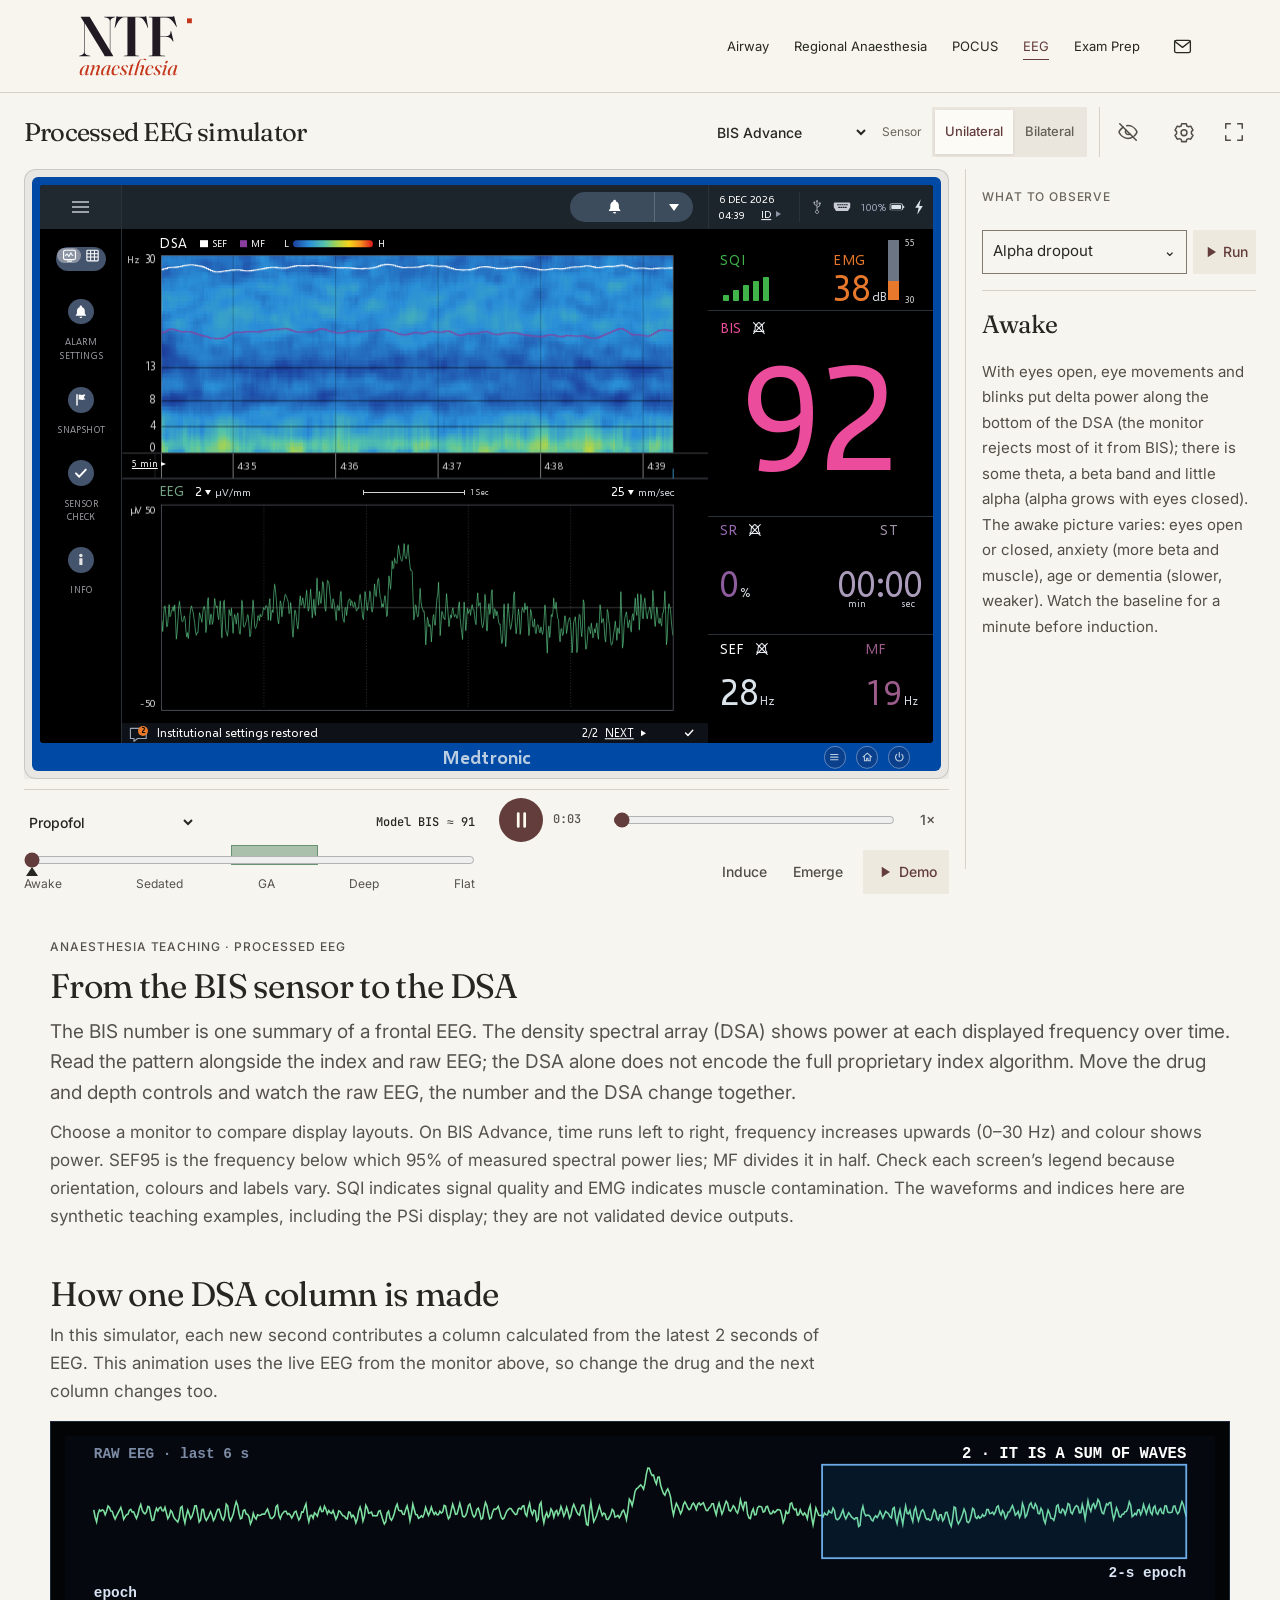
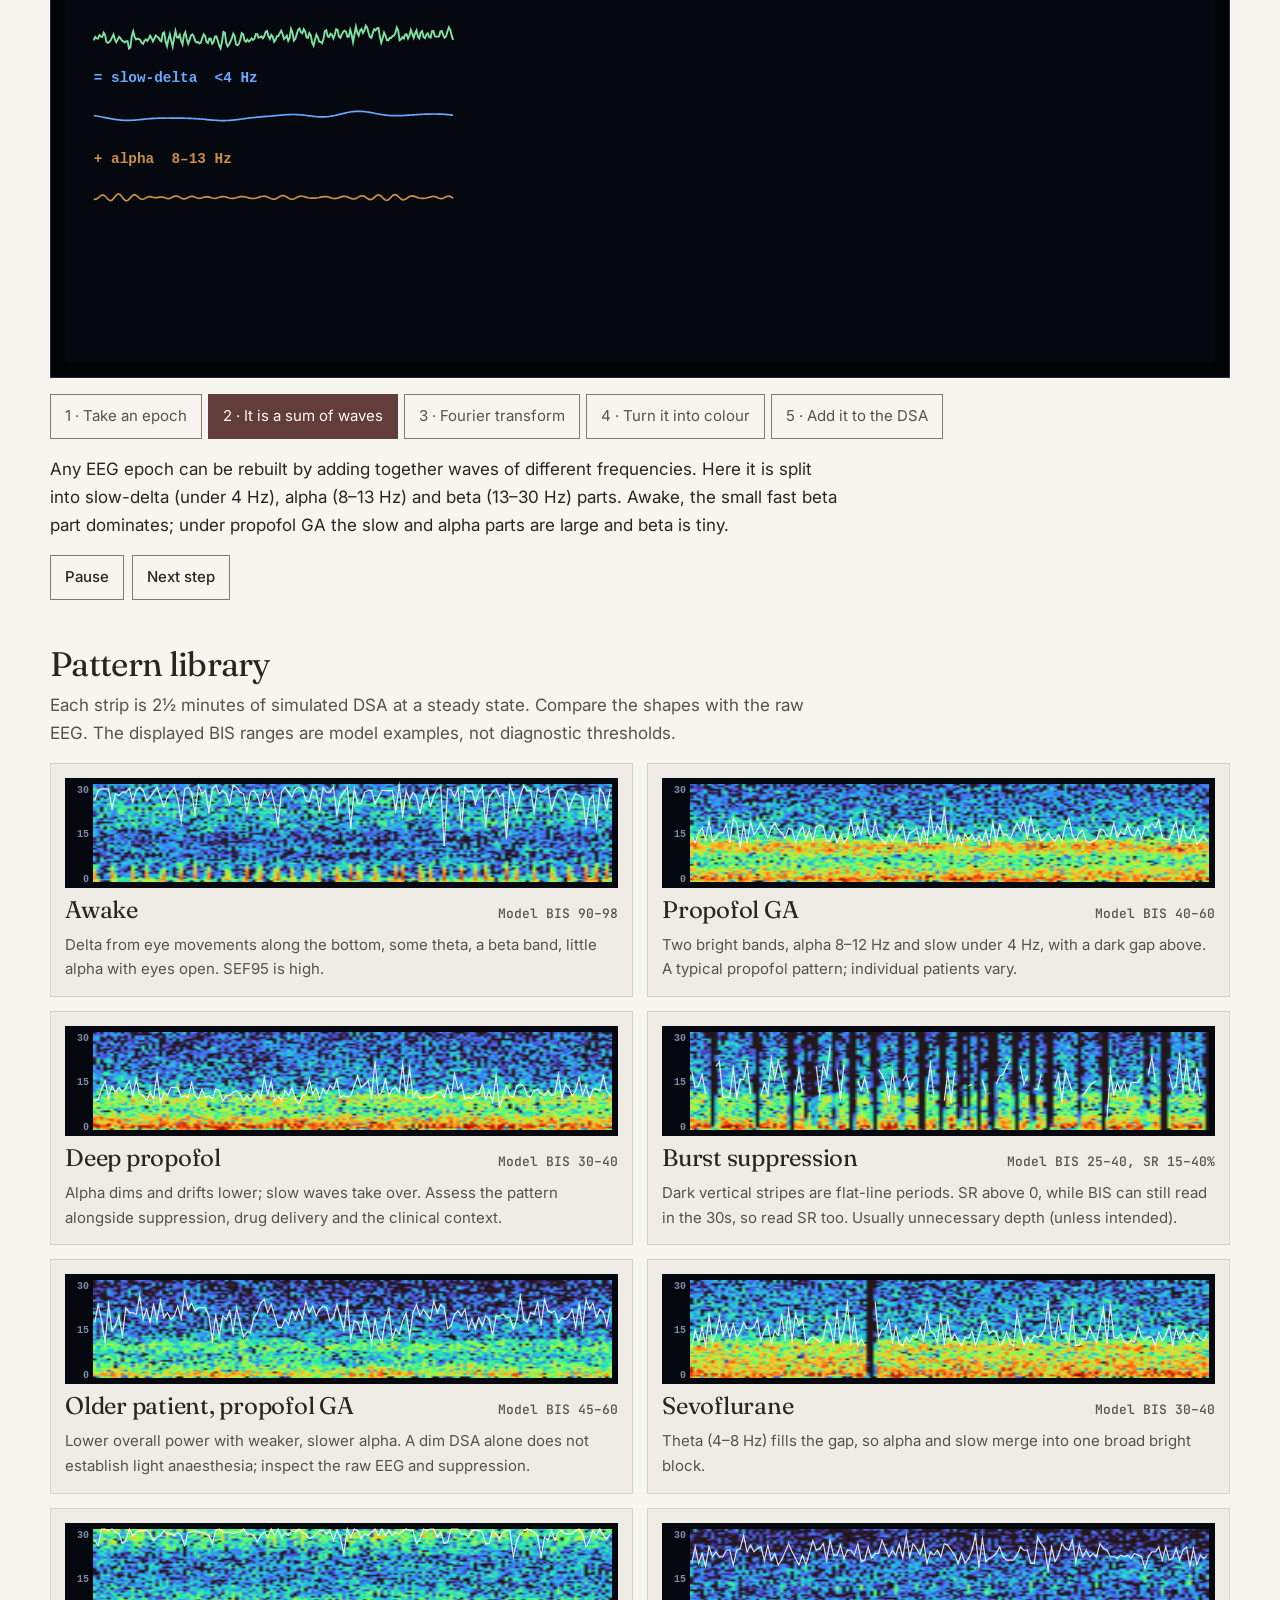
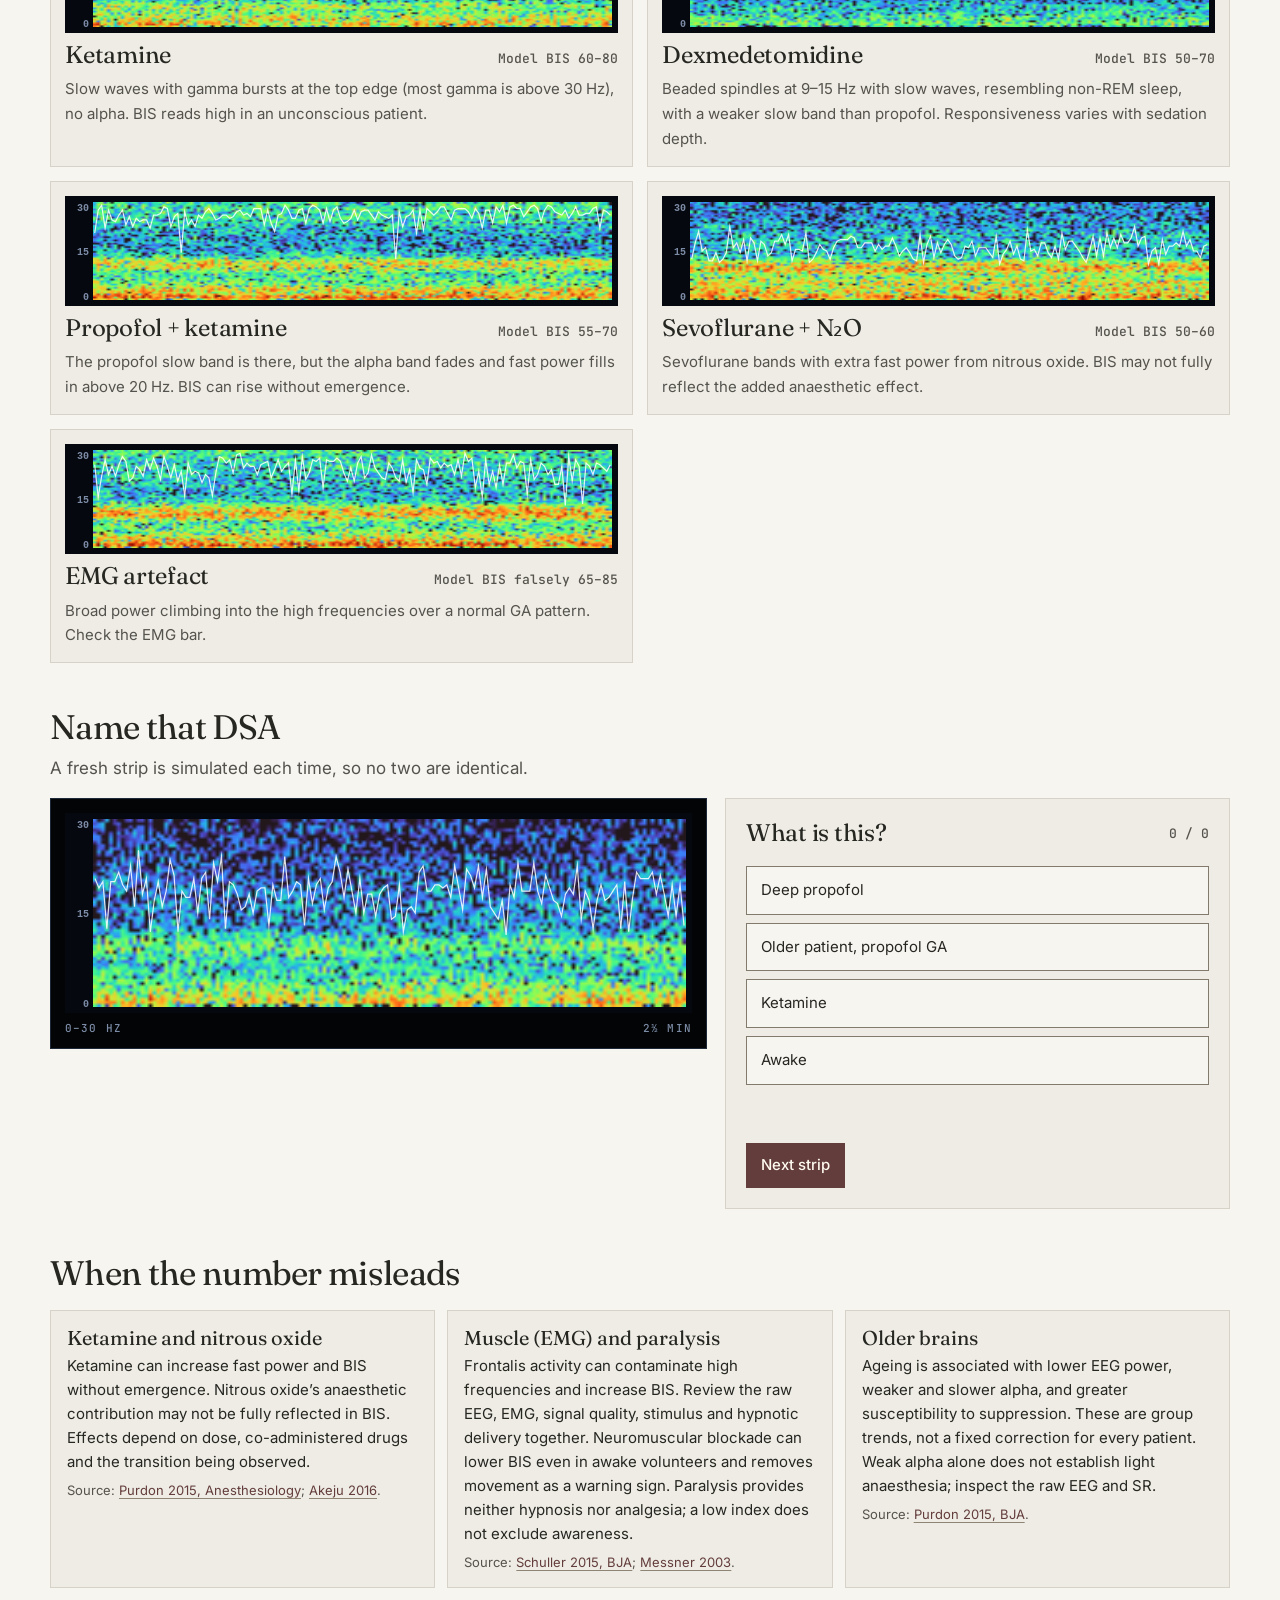
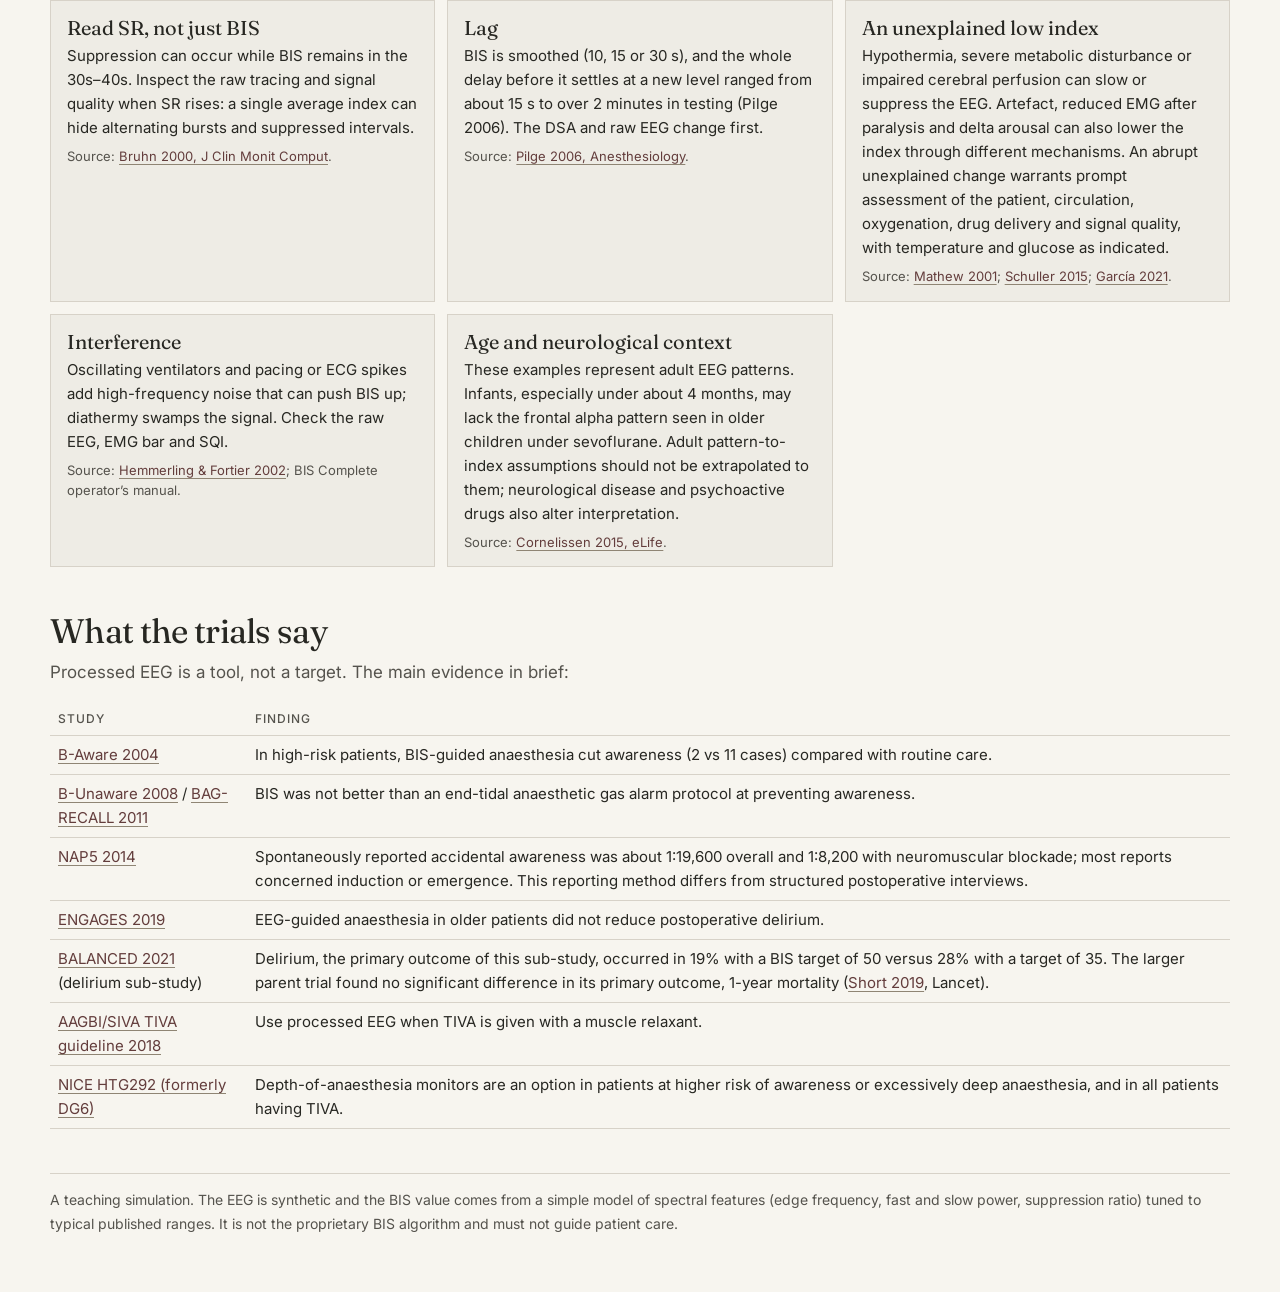
==== commit 26bd05b3: "EEG: Blinded mode: mask the BIS/PSi number, Reveal, ?blind=1 A toolbar key masks the numeric index o" ====
--- a/eeg/index.html
+++ b/eeg/index.html
@@ -336,6 +336,7 @@
 <link rel="stylesheet" href="sed.css">
 <link rel="stylesheet" href="pv.css">
 <link rel="stylesheet" href="demo.css?v=20261017-fit">
+<link rel="stylesheet" href="workshop.css">
 </head>
 <body>
 <header class="ntf-header"><div class="ntf-header-inner"><a class="ntf-logo" href="https://anantf.com/" aria-label="NTF Anaesthesia home"><img src="assets/ana-ntf-logo.svg?v=clean" alt="NTF Anaesthesia" width="229" height="120"></a><button class="ntf-mobile-toggle" type="button" aria-expanded="false" aria-controls="ntf-main-nav">Menu <svg viewBox="0 0 20 20" width="18" height="18" fill="none" stroke="currentColor" aria-hidden="true"><path d="M3 6h14M3 10h14M3 14h14"/></svg></button><nav class="ntf-nav" id="ntf-main-nav" aria-label="Main navigation"><a href="https://anantf.com/airway.html">Airway</a><a href="https://regional.anantf.com/">Regional Anaesthesia</a><a href="https://anantf.com/pocus/">POCUS</a><a href="./" aria-current="page">EEG</a><a href="https://anantf.com/exams/">Exam Prep</a></nav><a class="ntf-contact" href="mailto:contact@anantf.com" aria-label="Email NTF Anaesthesia" title="Email NTF Anaesthesia"><svg viewBox="0 0 24 24" width="21" height="21" fill="none" stroke="currentColor" stroke-width="1.5" stroke-linecap="round" stroke-linejoin="round" aria-hidden="true"><rect x="3" y="5" width="18" height="14" rx="2"/><path d="m3 6 9 7 9-7"/></svg></a></div></header>
@@ -539,5 +540,6 @@
 <script src="teaching.js"></script>
 <script src="timeline.js"></script>
 <script src="demo.js?v=20261017-fit"></script>
+<script src="workshop.js"></script>
 </body>
 </html>
--- a/eeg/workshop.css
+++ b/eeg/workshop.css
@@ -0,0 +1,7 @@
+/* Workshop tools (25 Nov 2026): blinded mode keys. Light tokens like the rest of the page; the monitors stay as they are. */
+#monitor #blindBtn[aria-pressed=true]{background:#633d3c;color:#fffaf0}
+#monitor .reveal-button{width:auto;min-width:44px;gap:6px;padding:10px 12px;background:#eee9df;color:#633d3c;font:600 14px/1 var(--f-body)}
+#monitor .reveal-button[hidden]{display:none}
+#monitor .reveal-button[aria-pressed=true]{background:#633d3c;color:#fffaf0}
+#monitor .reveal-button svg{width:20px;height:20px}
+@media (max-width:420px){#monitor .reveal-button span{position:absolute;width:1px;height:1px;overflow:hidden;clip:rect(0 0 0 0)}#monitor .reveal-button{padding:10px}}
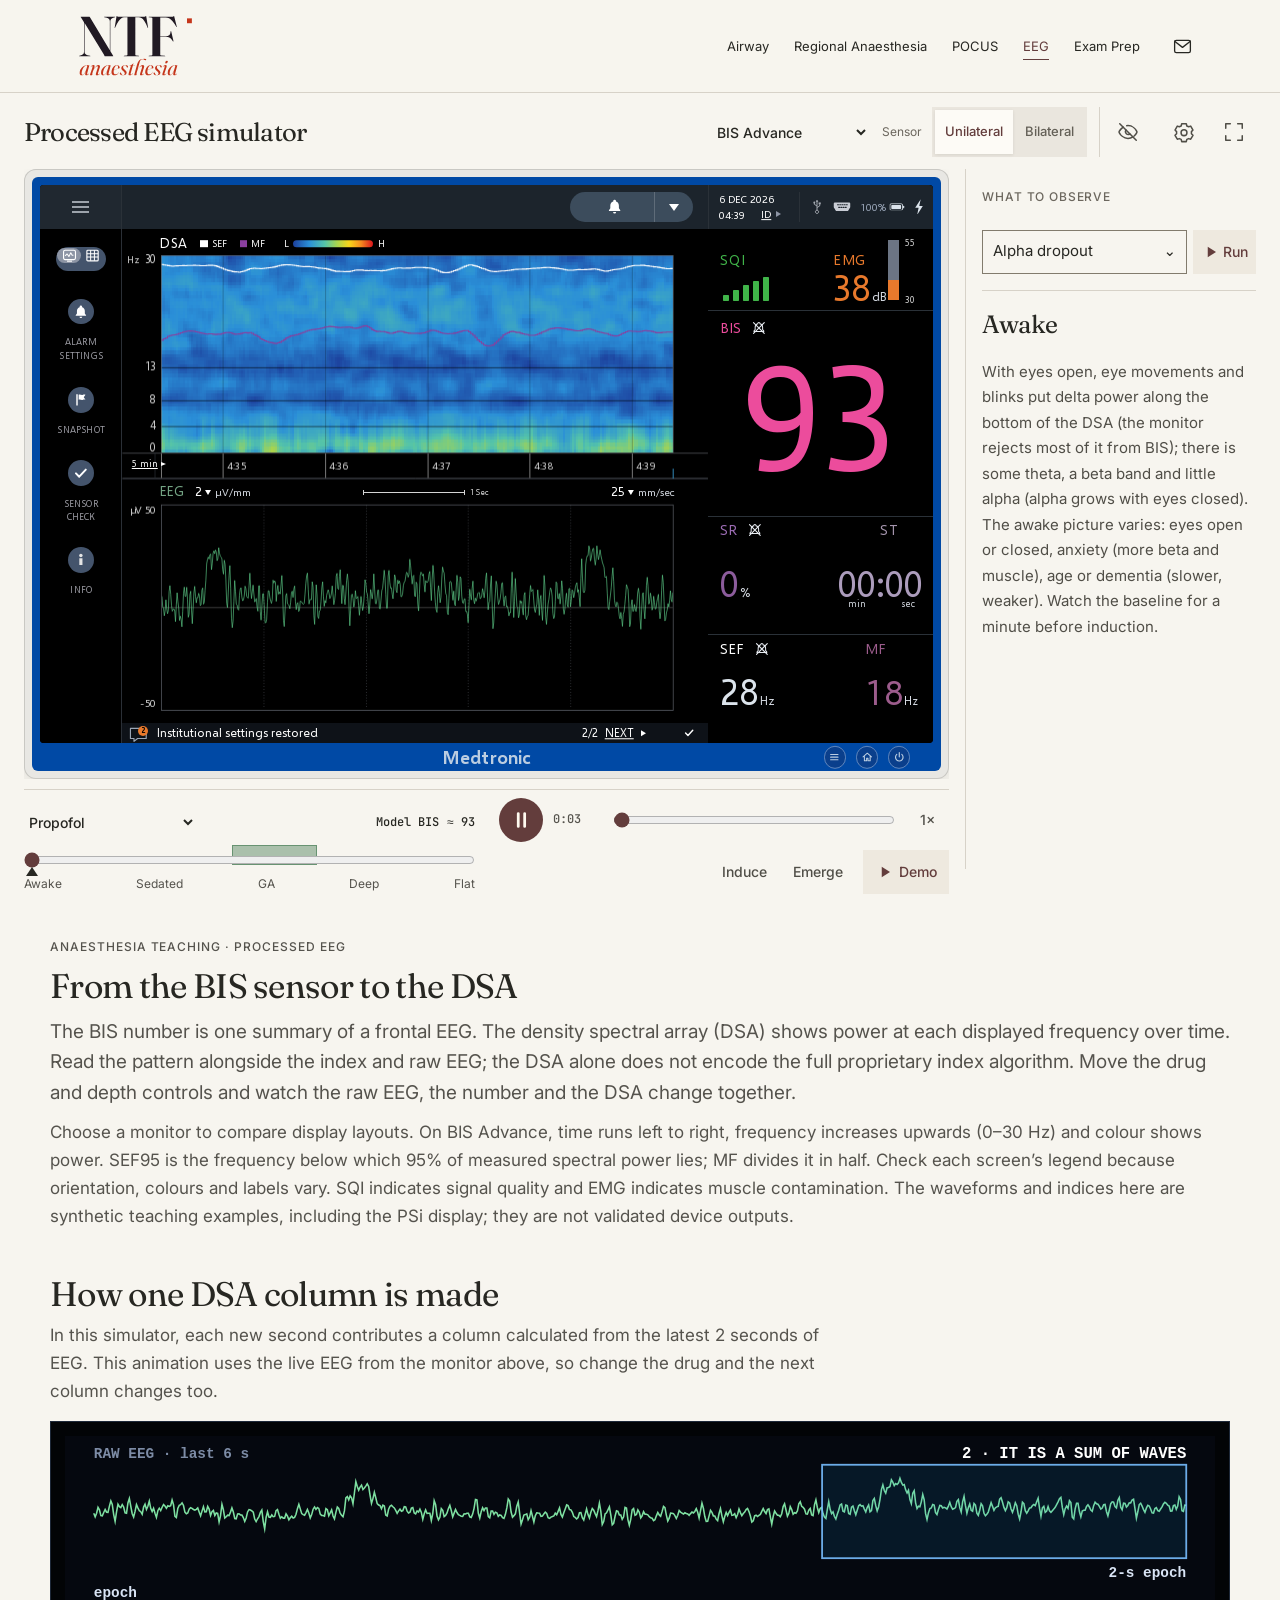
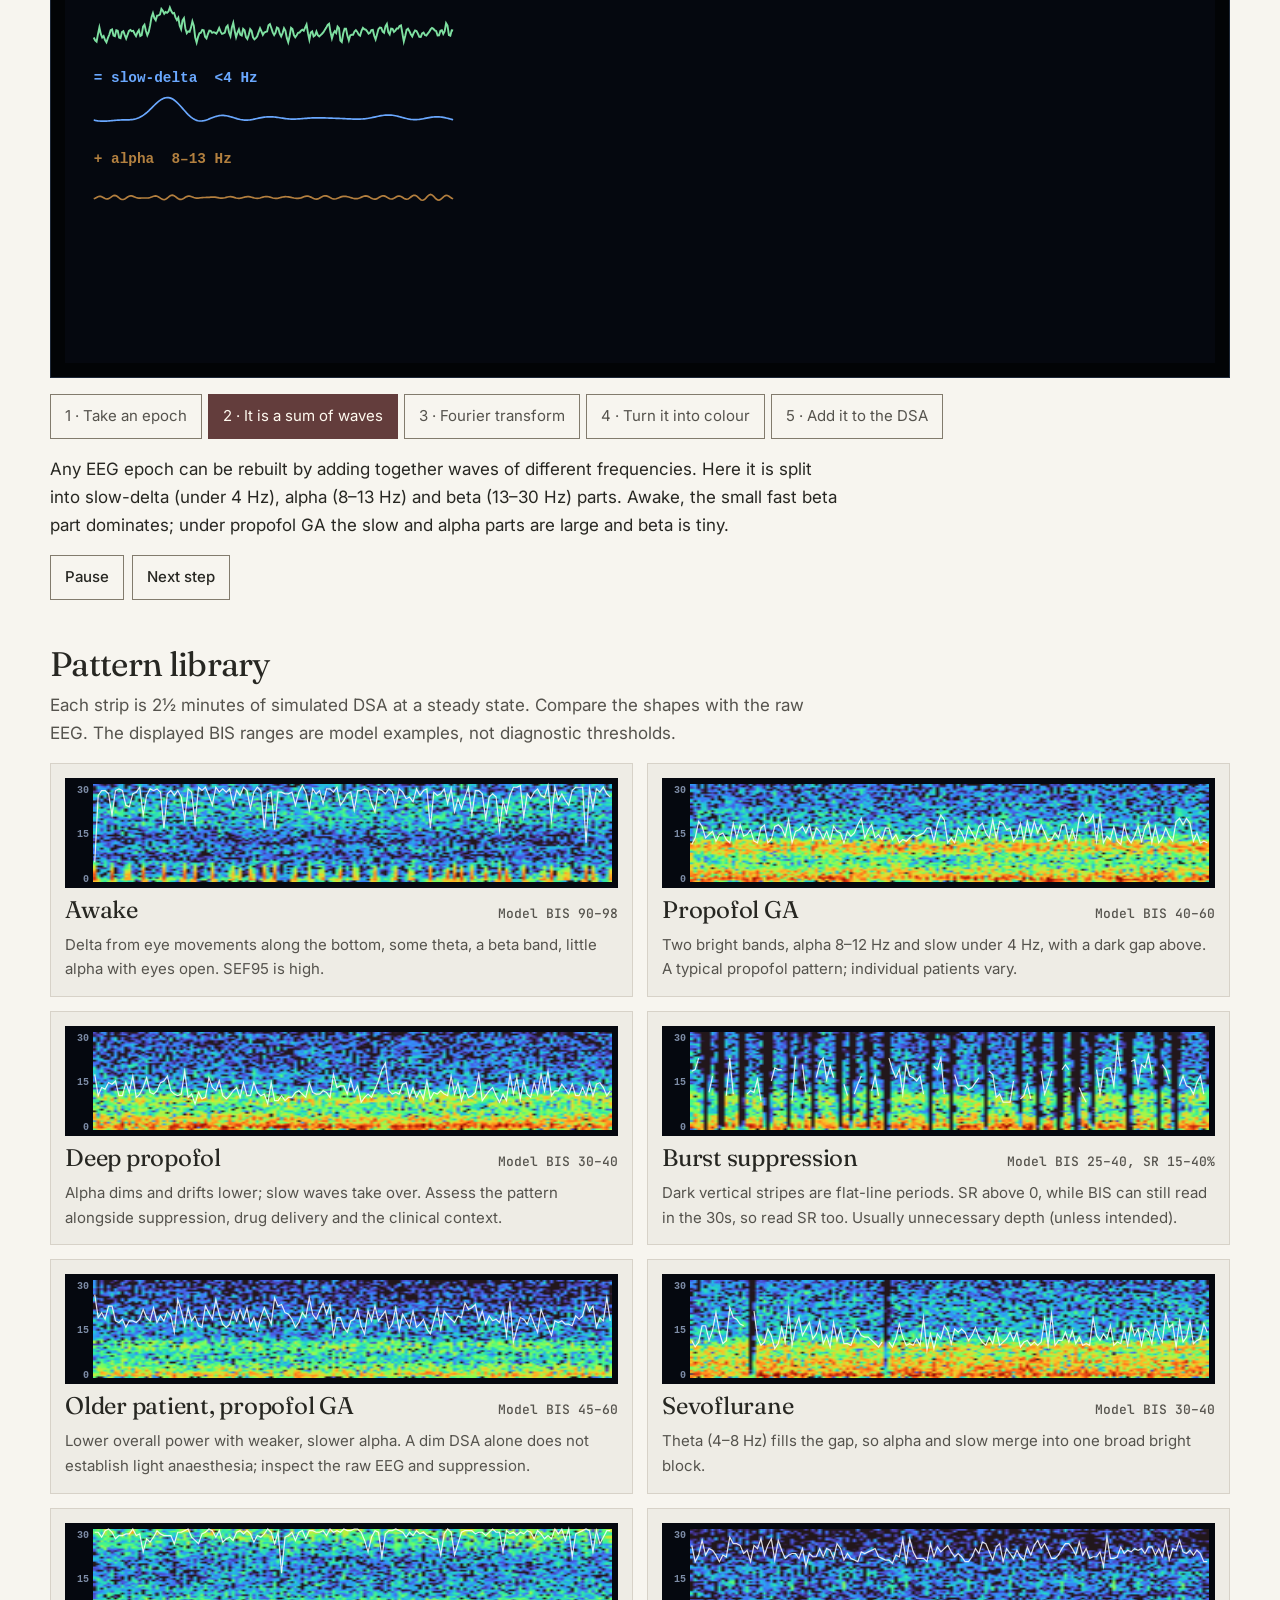
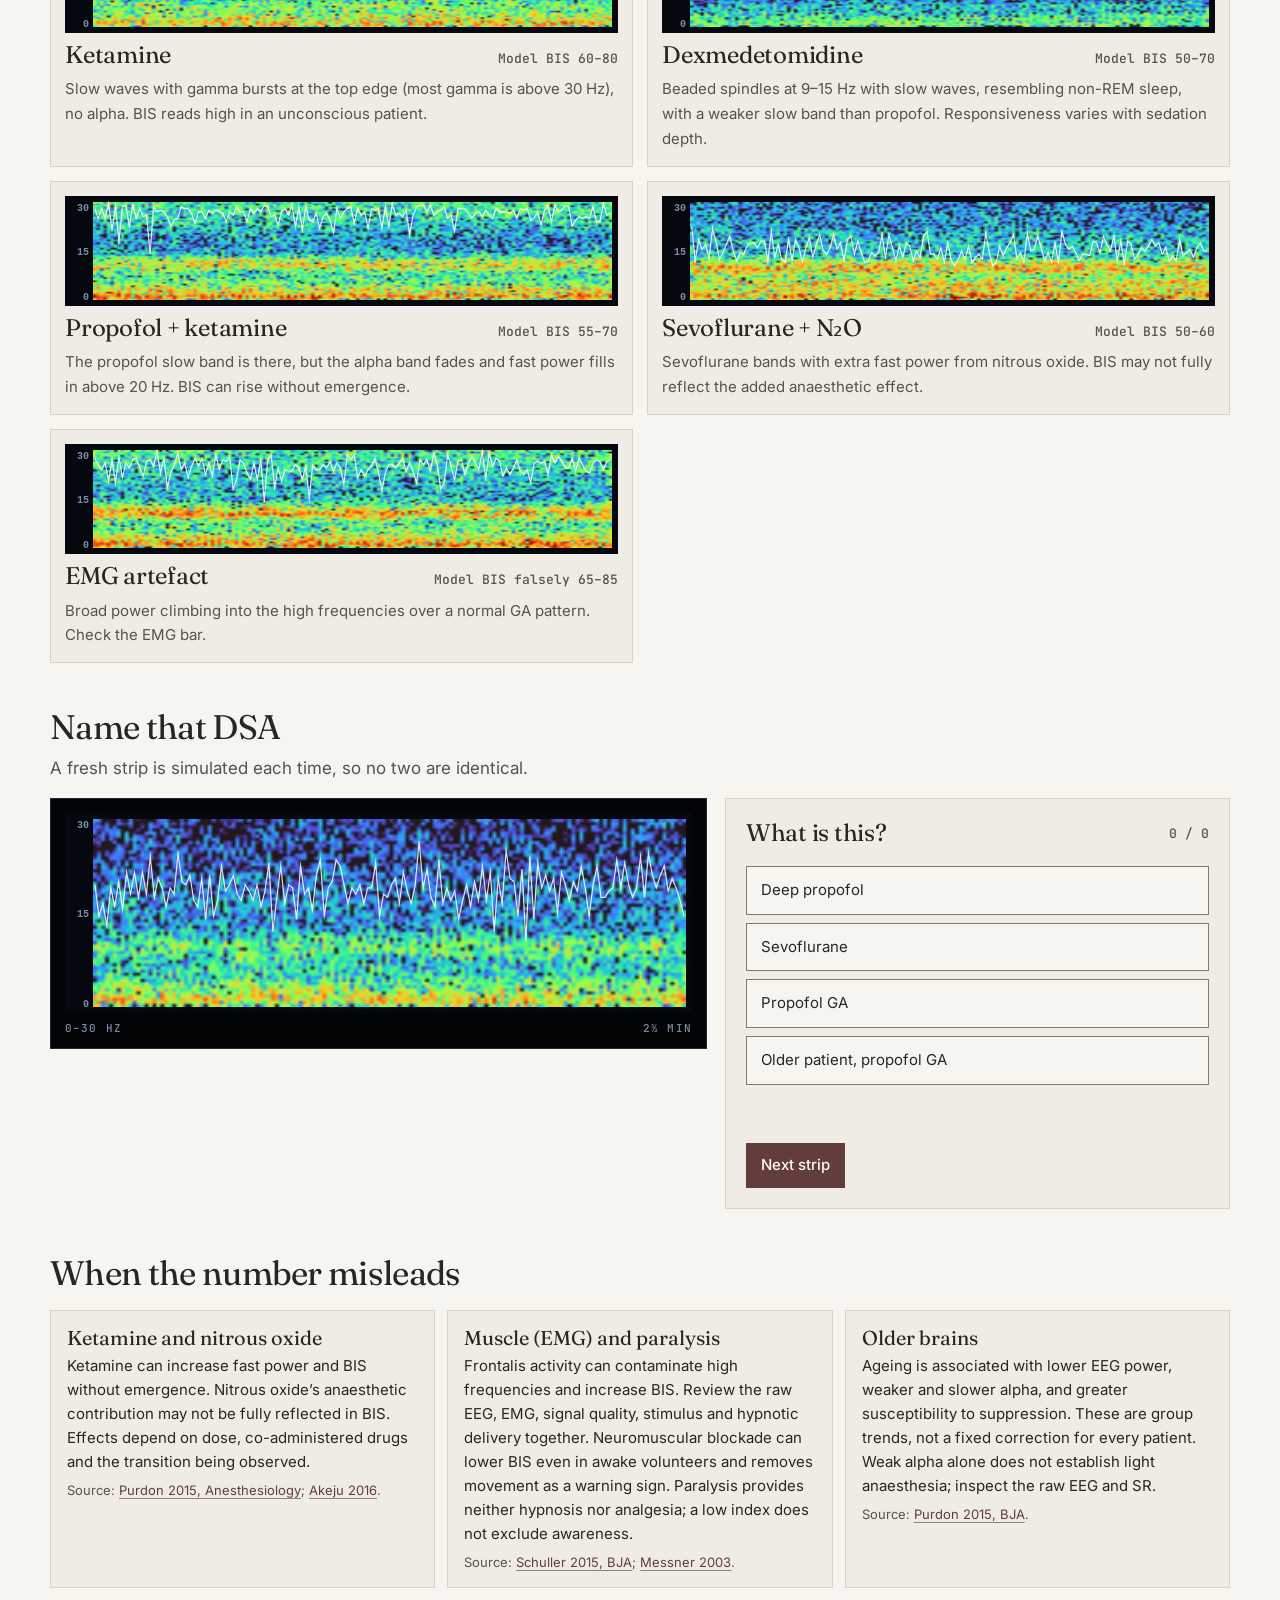
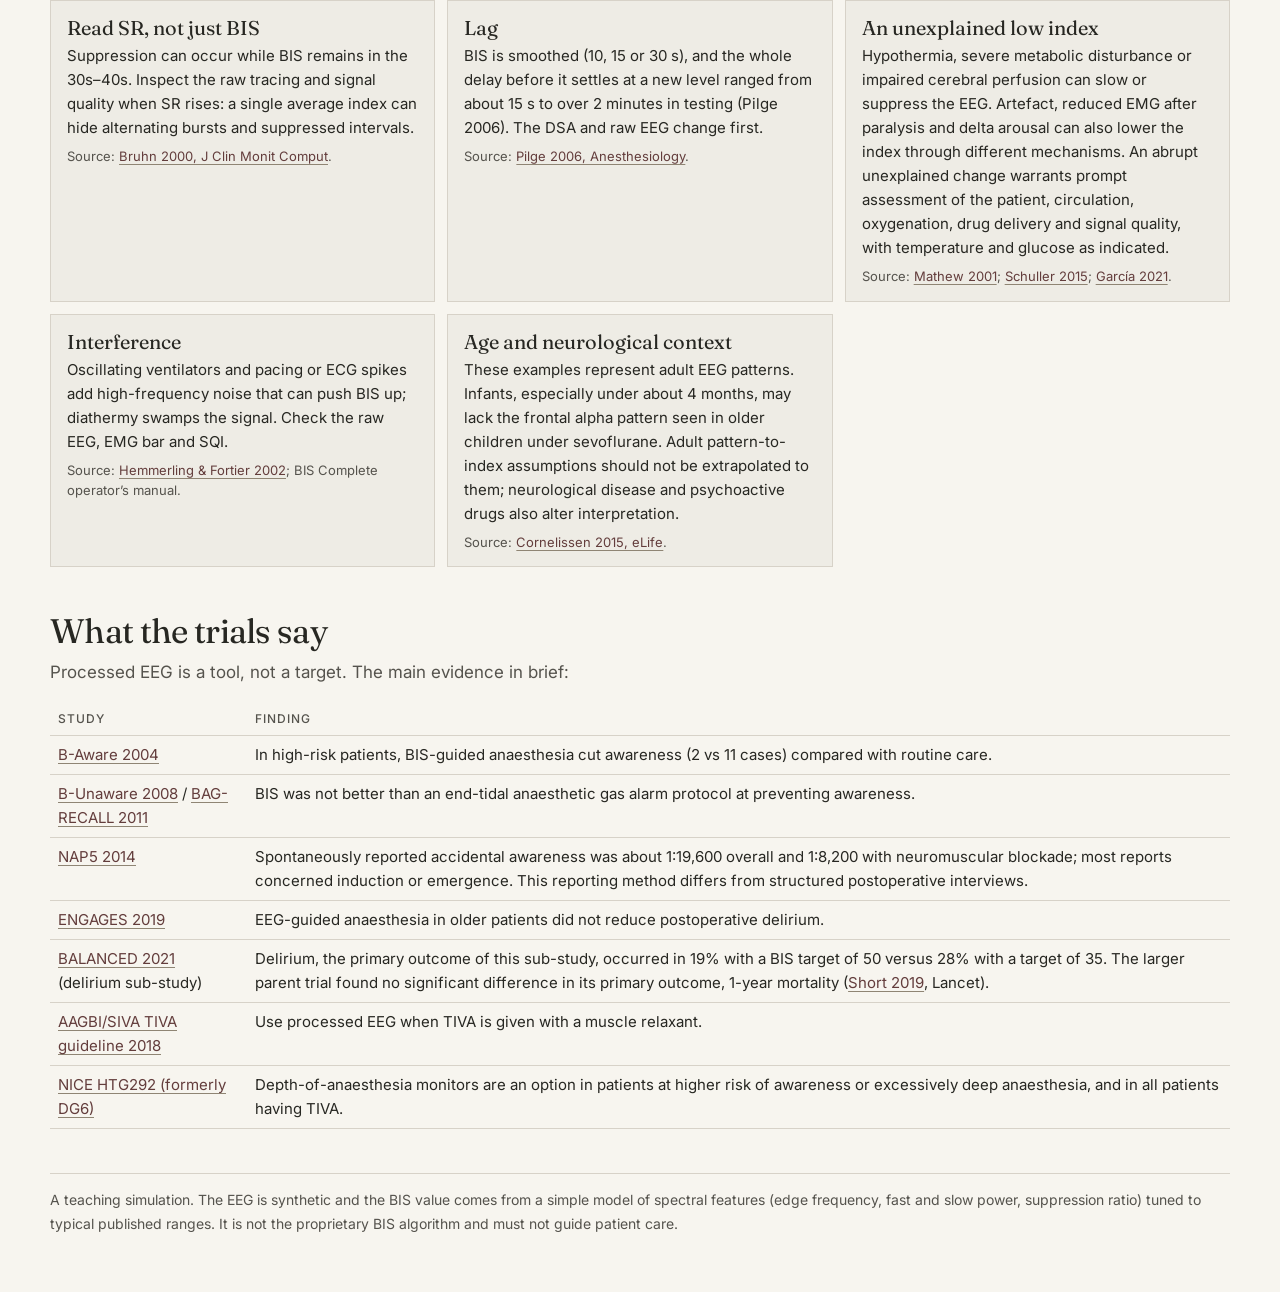
==== commit 6f7e7c28: "EEG: Built-in TCI pump (Eleveld/Schnider/Marsh) drives the propofol effect site Anaesthetic -> TCI p" ====
--- a/eeg/index.html
+++ b/eeg/index.html
@@ -540,6 +540,7 @@
 <script src="teaching.js"></script>
 <script src="timeline.js"></script>
 <script src="demo.js?v=20261017-fit"></script>
+<script src="pump.js"></script>
 <script src="workshop.js"></script>
 </body>
 </html>
--- a/eeg/workshop.css
+++ b/eeg/workshop.css
@@ -1,7 +1,26 @@
-/* Workshop tools (25 Nov 2026): blinded mode keys. Light tokens like the rest of the page; the monitors stay as they are. */
+/* Workshop tools (25 Nov 2026): blinded mode keys and the TCI pump panel. Light tokens like the rest of the page; the monitors stay as they are. */
 #monitor #blindBtn[aria-pressed=true]{background:#633d3c;color:#fffaf0}
 #monitor .reveal-button{width:auto;min-width:44px;gap:6px;padding:10px 12px;background:#eee9df;color:#633d3c;font:600 14px/1 var(--f-body)}
 #monitor .reveal-button[hidden]{display:none}
 #monitor .reveal-button[aria-pressed=true]{background:#633d3c;color:#fffaf0}
 #monitor .reveal-button svg{width:20px;height:20px}
 @media (max-width:420px){#monitor .reveal-button span{position:absolute;width:1px;height:1px;overflow:hidden;clip:rect(0 0 0 0)}#monitor .reveal-button{padding:10px}}
+/* TCI pump: replaces the combination choices while it runs */
+#monitor[data-pump=on] #mixCtl,#monitor[data-pump=on] #mixTeaching,#monitor[data-pump=on] #mixObservation{display:none}
+#monitor .pump[hidden]{display:none}
+#monitor .pump{margin:0;display:grid;gap:6px;font:400 13px/1.35 var(--f-body);color:#504e47}
+#monitor .pump-row{display:flex;flex-wrap:wrap;align-items:center;gap:6px}
+#monitor .pump-head b{font:600 14px/1.2 var(--f-body);color:#633d3c;margin-right:auto}
+#monitor .pump select,#monitor .pump input[type=number]{min-height:36px;padding:4px 6px;border:1px solid #d7d2c8;background:#fffdf8;color:#2d2b27;font:inherit;border-radius:4px}
+#monitor .pump input[type=number]{width:4.2em}
+#monitor .pump-pt label{display:inline-flex;align-items:center;gap:4px}
+#monitor .pump-mode{display:inline-flex;gap:0;margin:0}
+#monitor .pump-mode button,#monitor .pump-reset{min-height:36px;min-width:44px;padding:4px 10px;border:1px solid #d7d2c8;background:transparent;color:#504e47;font:500 13px/1 var(--f-body)}
+#monitor .pump-mode button[aria-pressed=true]{background:#633d3c;border-color:#633d3c;color:#fffaf0}
+#monitor .pump-slider{display:grid;gap:2px}
+#monitor .pump-slider input{width:100%;min-height:32px}
+#monitor .pump-slider small,#monitor .pump-note{color:#6c675e;font-size:12px}
+#monitor .pump-read{margin:0;font:600 13px/1.3 var(--f-body);font-variant-numeric:tabular-nums;color:#2d2b27}
+#monitor .pump-chart{width:100%;height:72px;background:#0b1220;border-radius:4px;display:block}
+#monitor .pump-more summary{cursor:pointer;min-height:36px;display:flex;align-items:center;color:#633d3c;font-weight:500}
+#monitor .pump-note{margin:0}
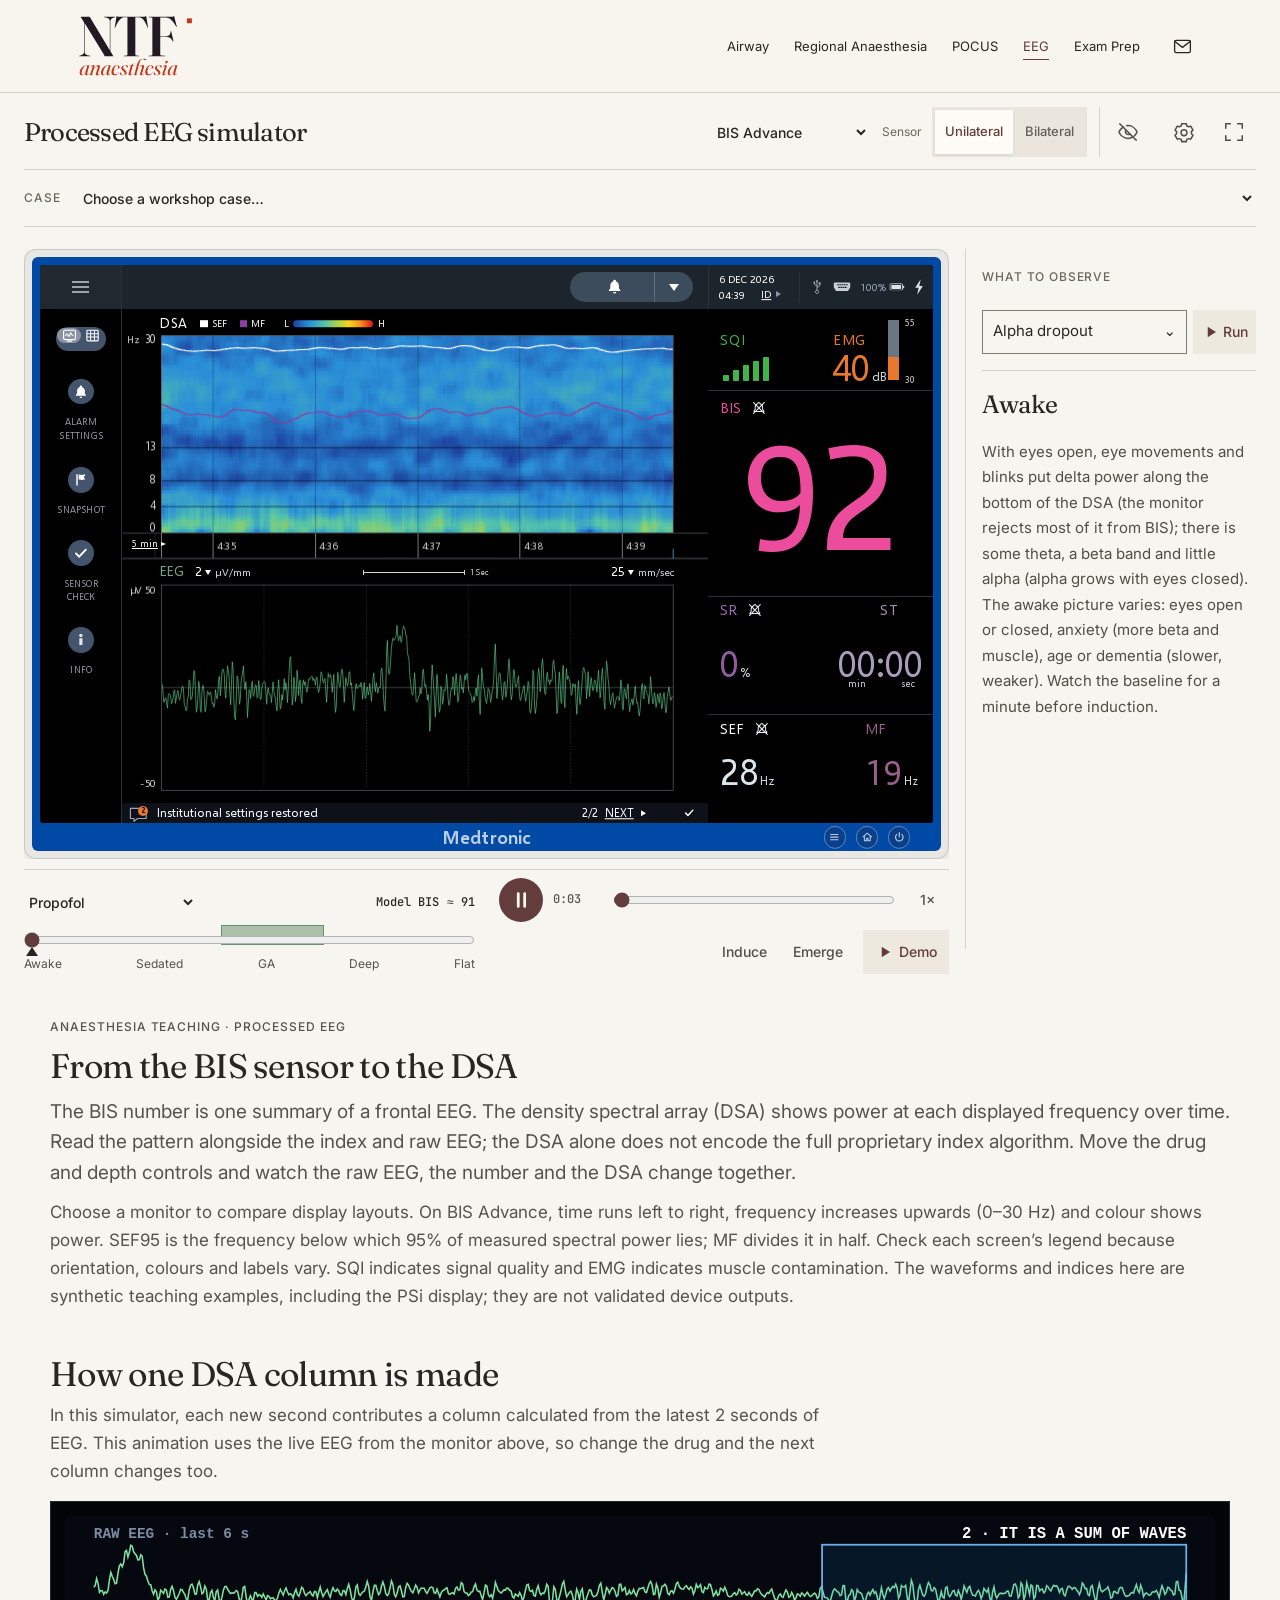
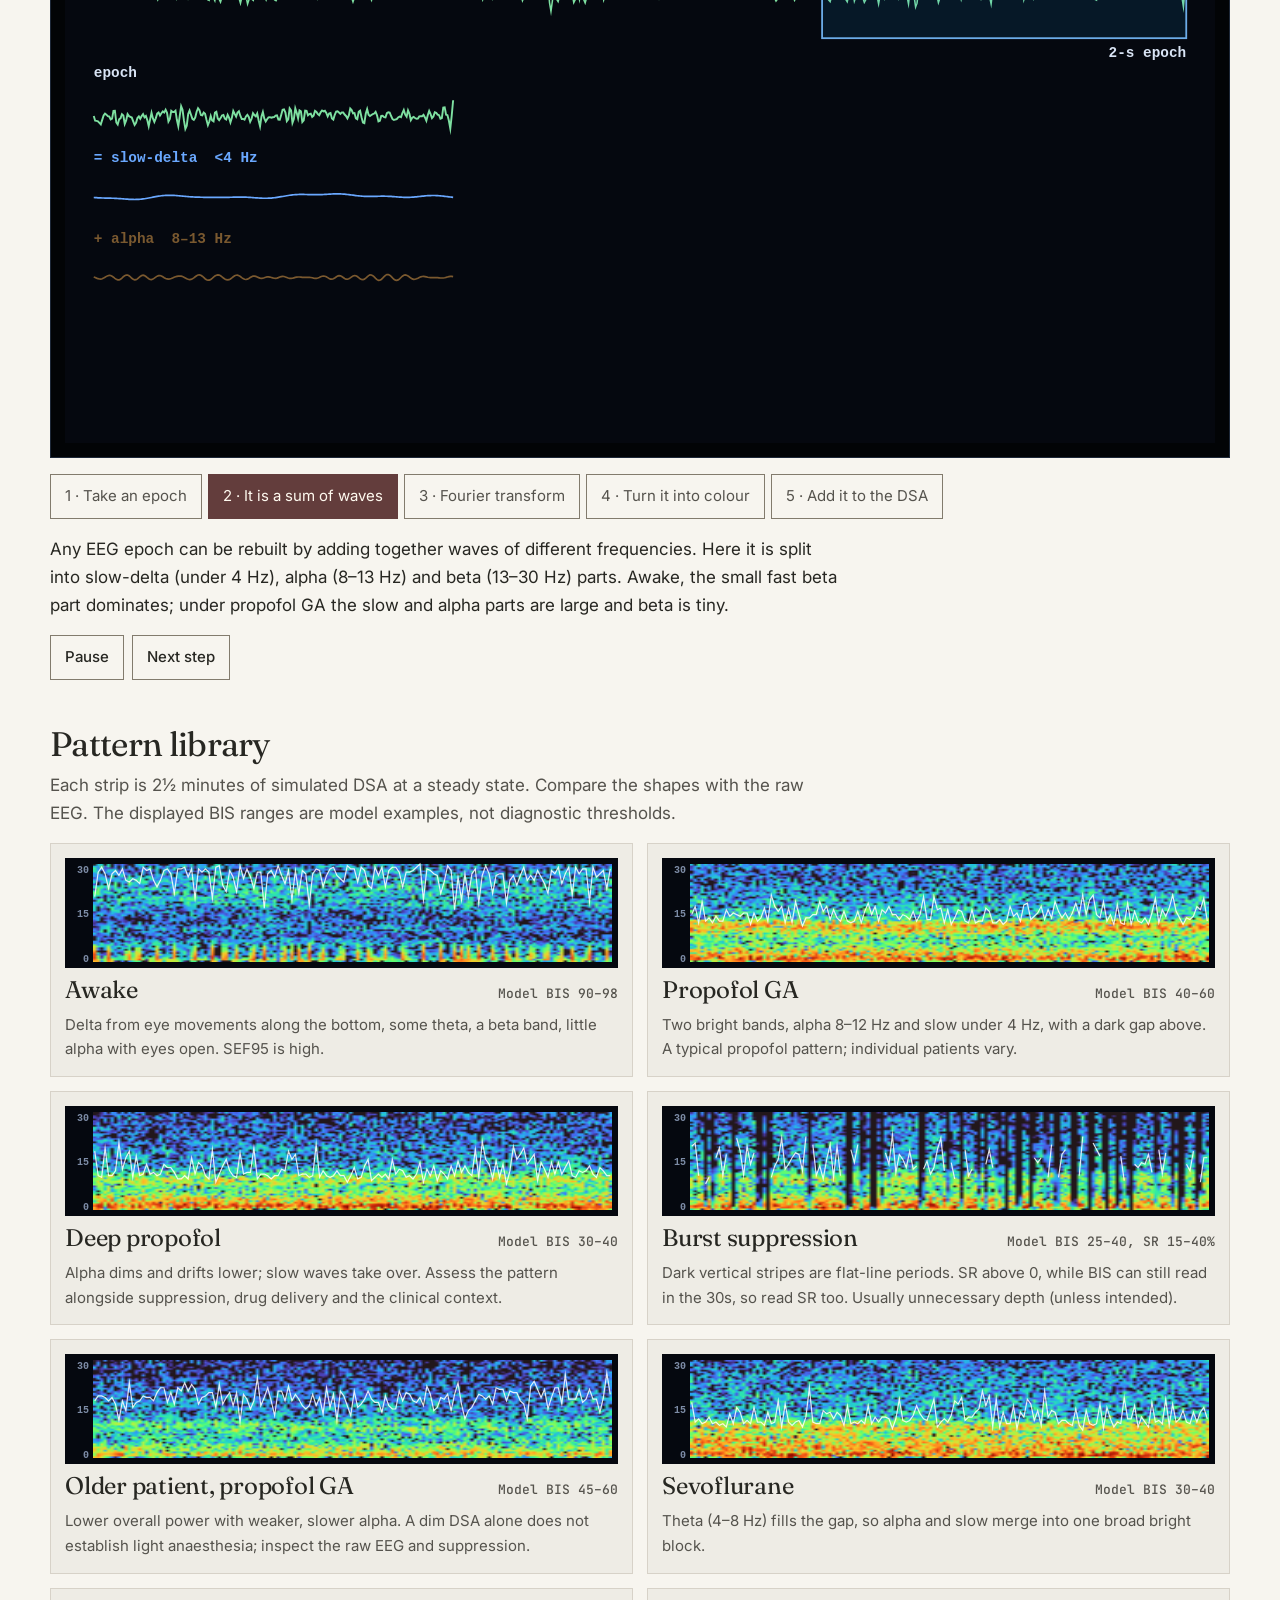
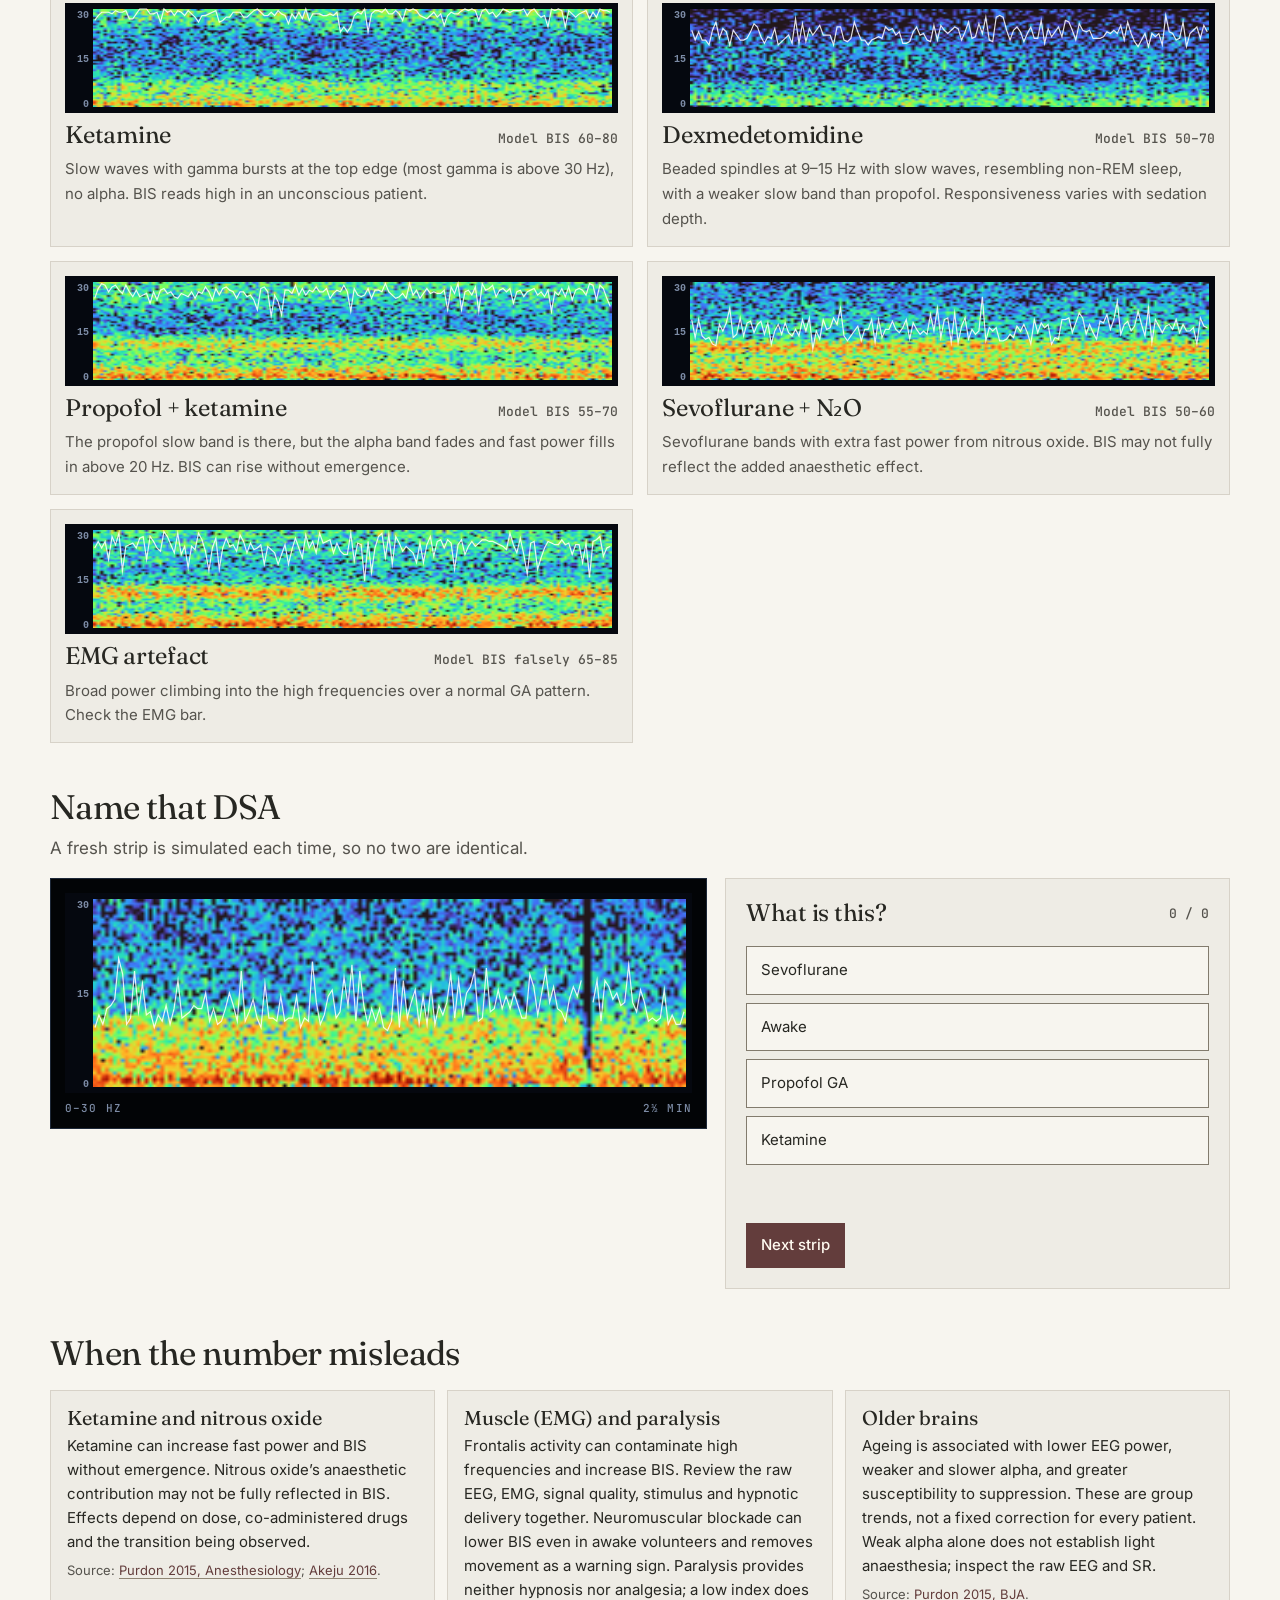
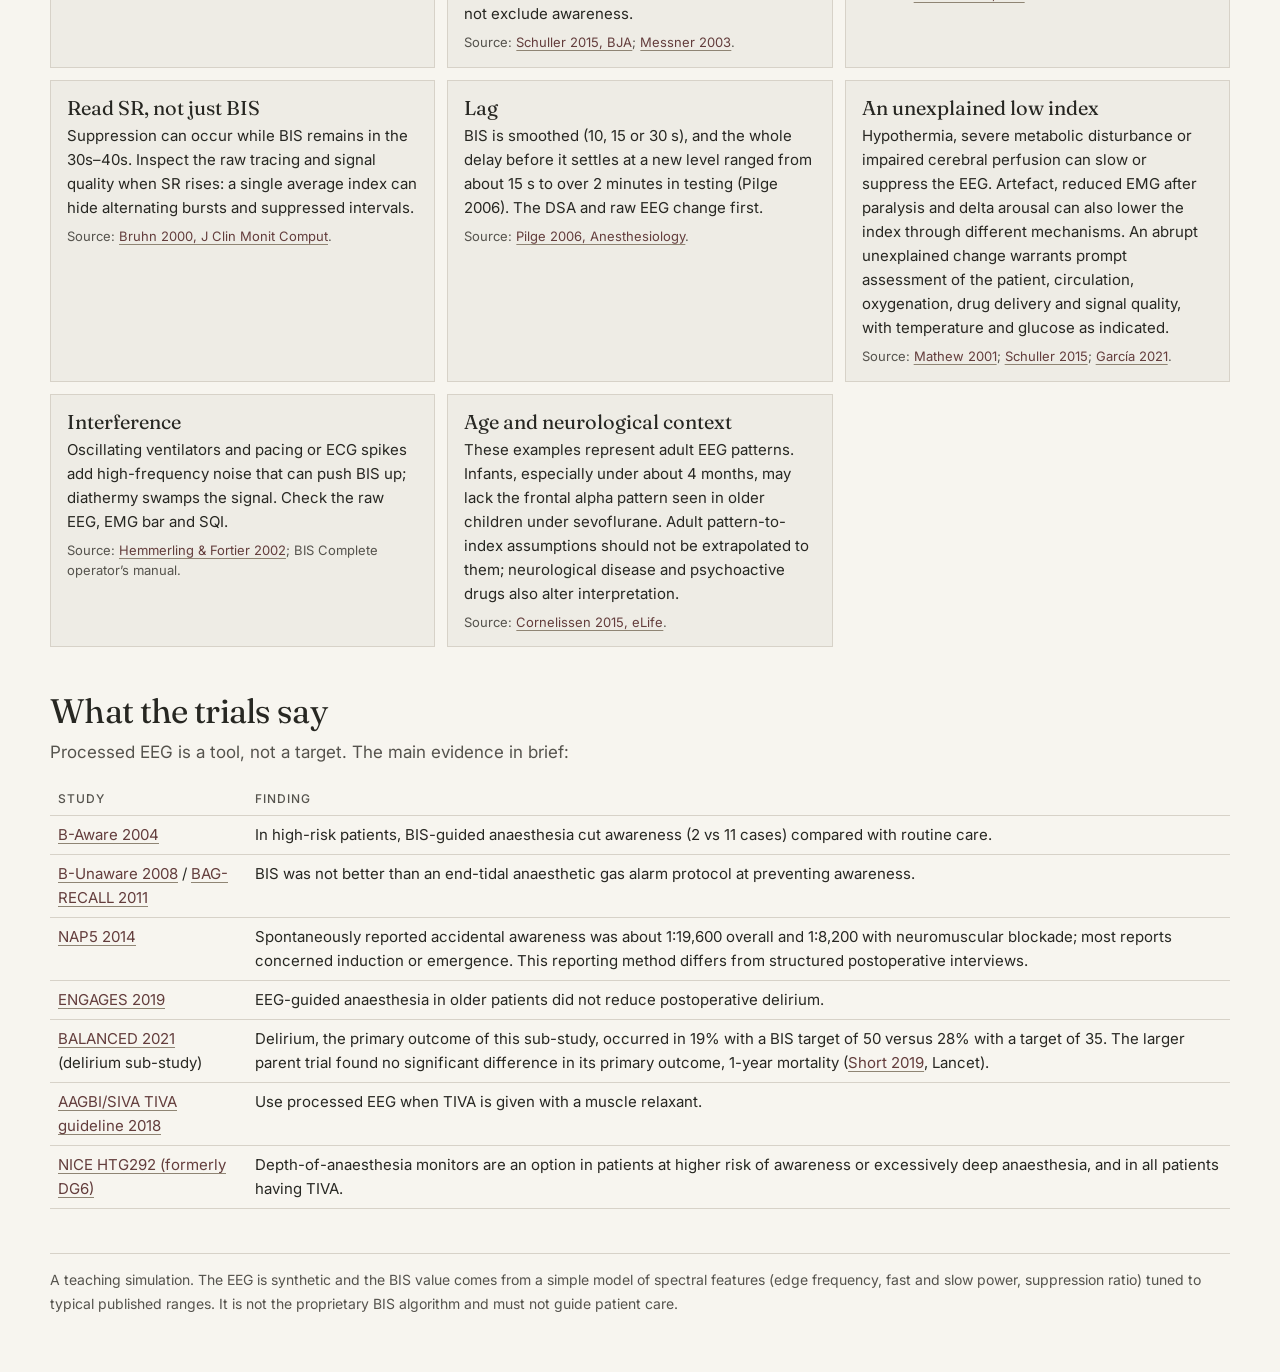
==== commit 7bb85b93: "EEG: Workshop case files (propofol TCI, sevoflurane, propofol + ketamine), ?case= Three scripted syn" ====
--- a/eeg/index.html
+++ b/eeg/index.html
@@ -541,6 +541,7 @@
 <script src="timeline.js"></script>
 <script src="demo.js?v=20261017-fit"></script>
 <script src="pump.js"></script>
+<script src="cases.js"></script>
 <script src="workshop.js"></script>
 </body>
 </html>
--- a/eeg/workshop.css
+++ b/eeg/workshop.css
@@ -1,4 +1,4 @@
-/* Workshop tools (25 Nov 2026): blinded mode keys and the TCI pump panel. Light tokens like the rest of the page; the monitors stay as they are. */
+/* Workshop tools (25 Nov 2026): blinded mode keys, the TCI pump panel and the case strip. Light tokens like the rest of the page; the monitors stay as they are. */
 #monitor #blindBtn[aria-pressed=true]{background:#633d3c;color:#fffaf0}
 #monitor .reveal-button{width:auto;min-width:44px;gap:6px;padding:10px 12px;background:#eee9df;color:#633d3c;font:600 14px/1 var(--f-body)}
 #monitor .reveal-button[hidden]{display:none}
@@ -24,3 +24,9 @@
 #monitor .pump-chart{width:100%;height:72px;background:#0b1220;border-radius:4px;display:block}
 #monitor .pump-more summary{cursor:pointer;min-height:36px;display:flex;align-items:center;color:#633d3c;font-weight:500}
 #monitor .pump-note{margin:0}
+/* workshop strip: the case menu, above the monitor */
+.ws-strip{min-width:0;max-width:100%;box-sizing:border-box;display:flex;flex-wrap:wrap;align-items:center;gap:8px 16px;margin:0 0 10px;padding:6px 0;border-top:1px solid #d7d2c8;border-bottom:1px solid #d7d2c8;font:400 13px/1.3 var(--f-body);color:#504e47}
+.ws-case{display:flex;align-items:center;gap:8px;min-width:0;flex:1 1 260px}
+.ws-case span{font:500 12px/1 var(--f-body);letter-spacing:.07em;text-transform:uppercase;color:#6c675e}
+.ws-case select{flex:1 1 0;width:0;min-width:0;max-width:420px;min-height:40px;padding:6px 8px;border:1px solid #d7d2c8;background:#fffdf8;color:#2d2b27;font:500 14px/1.2 var(--f-body);border-radius:4px}
+#monitor.presenting .ws-strip{display:none} /* full screen keeps the monitor large; pick the case before presenting */
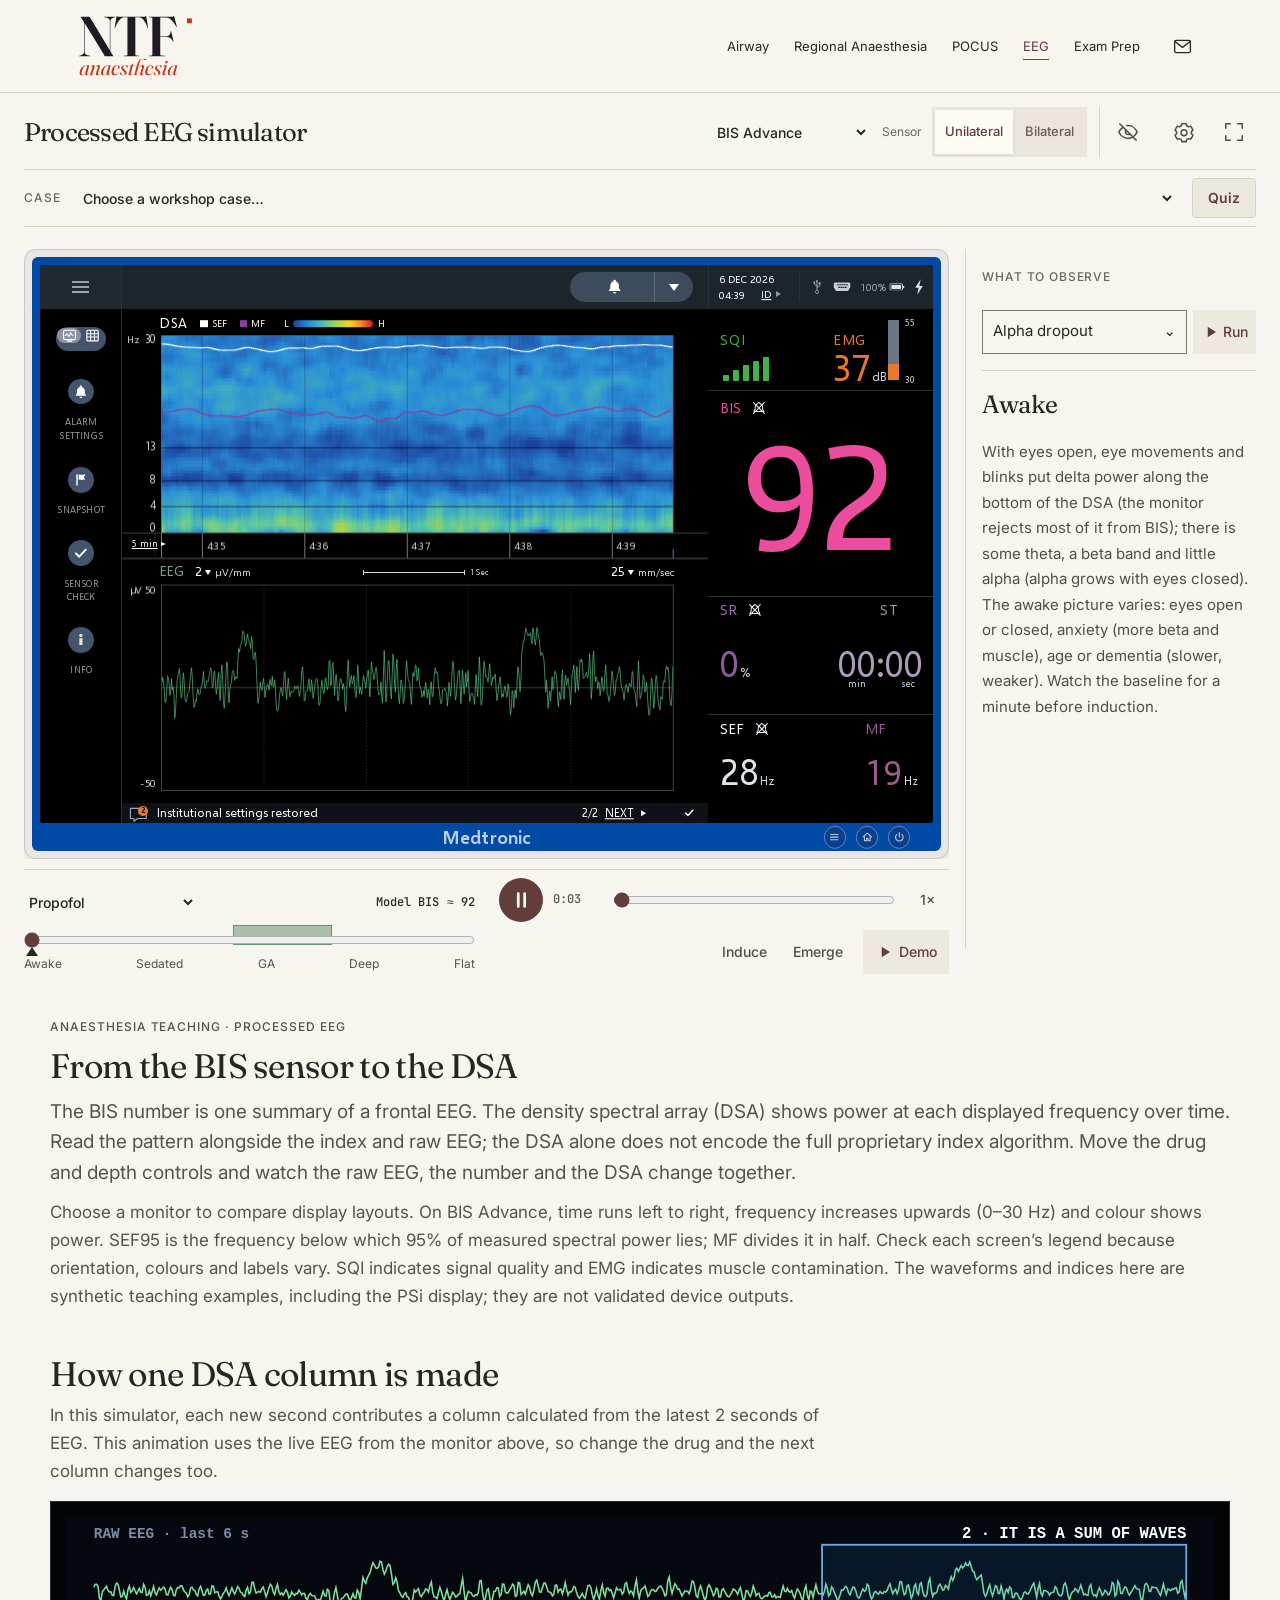
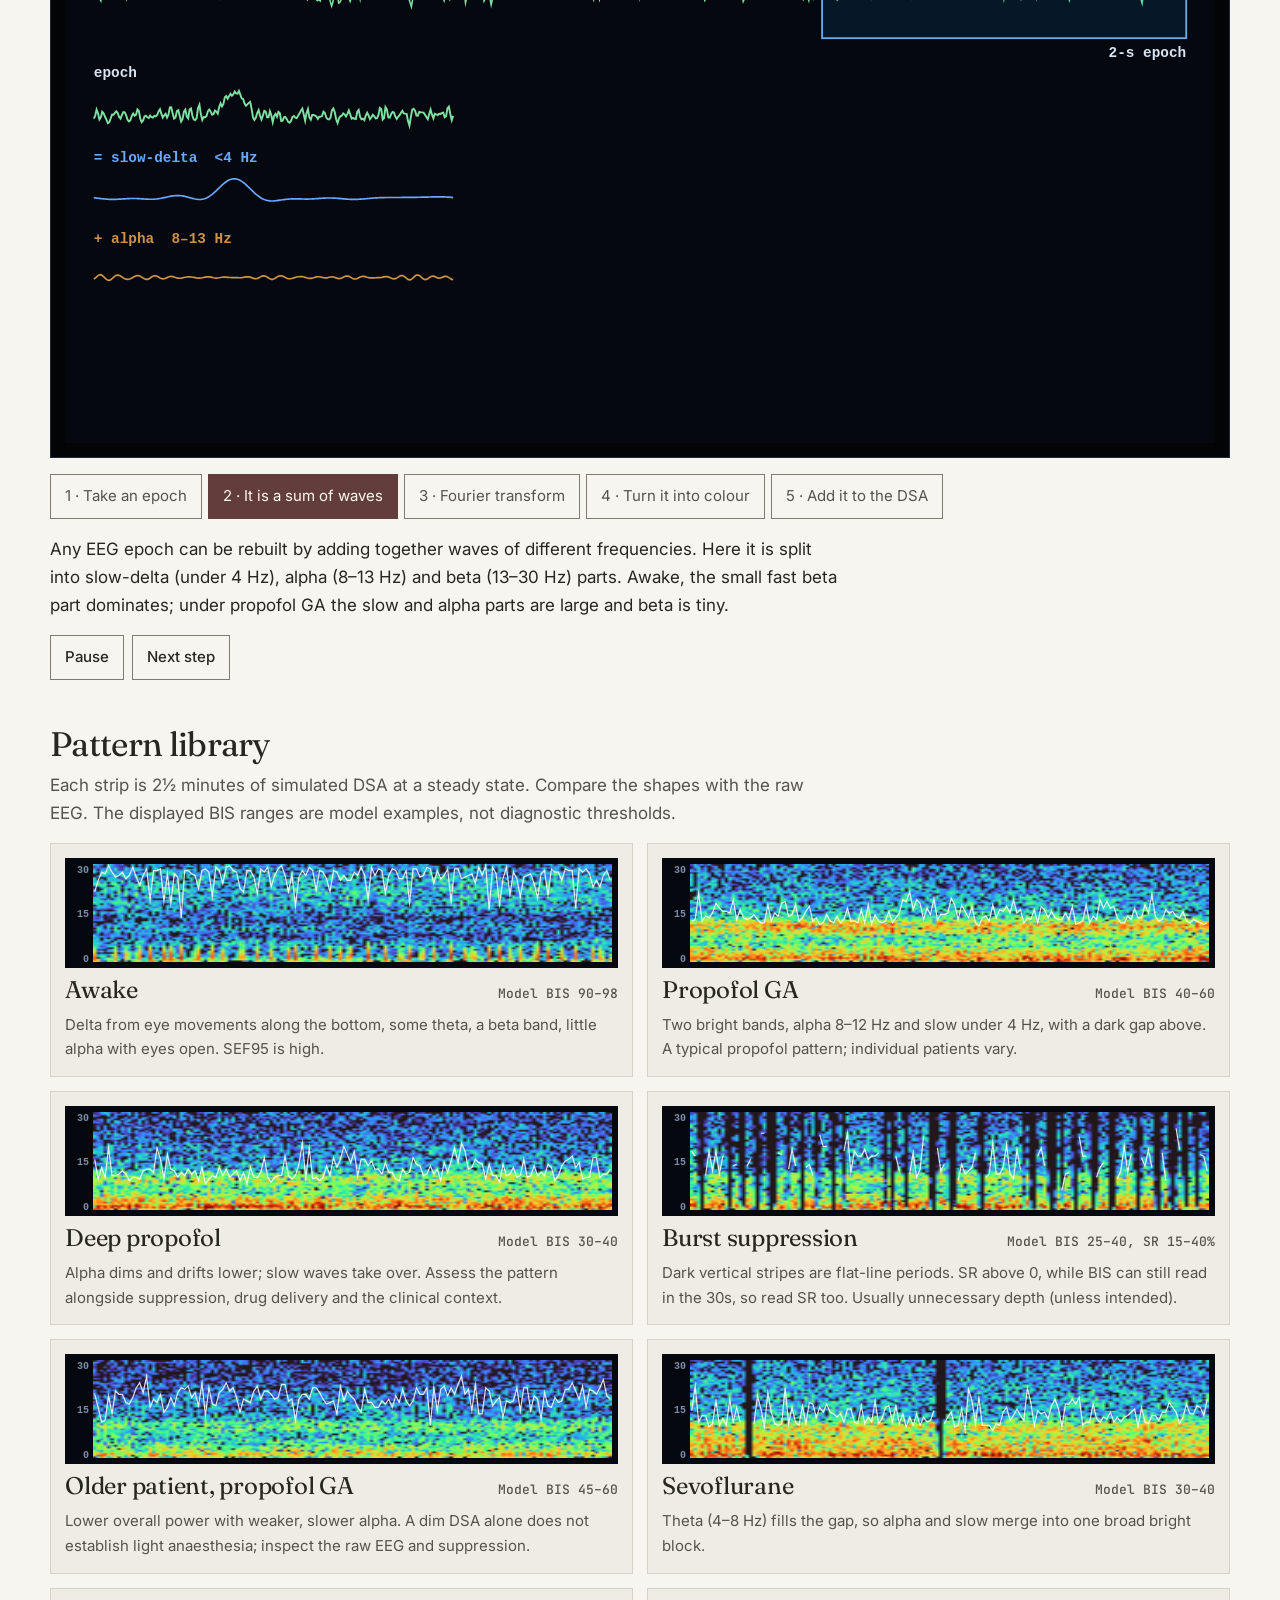
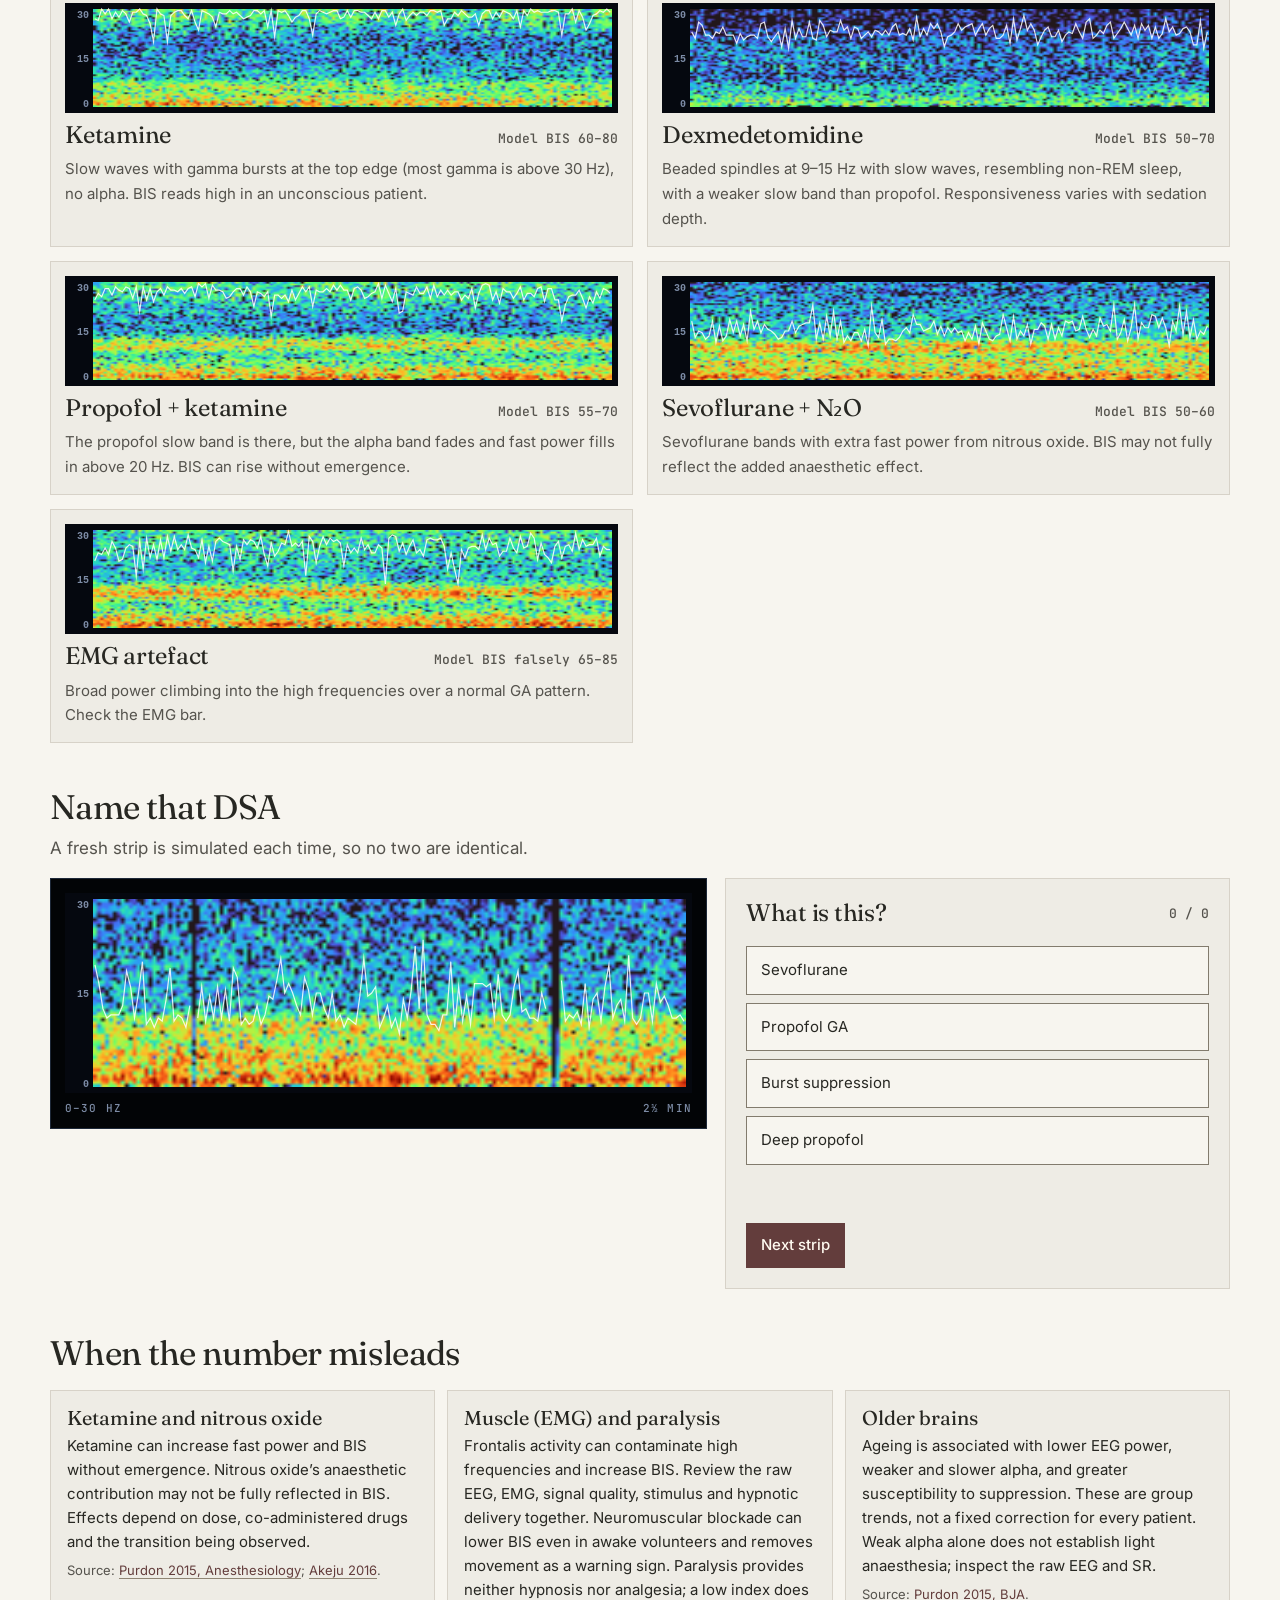
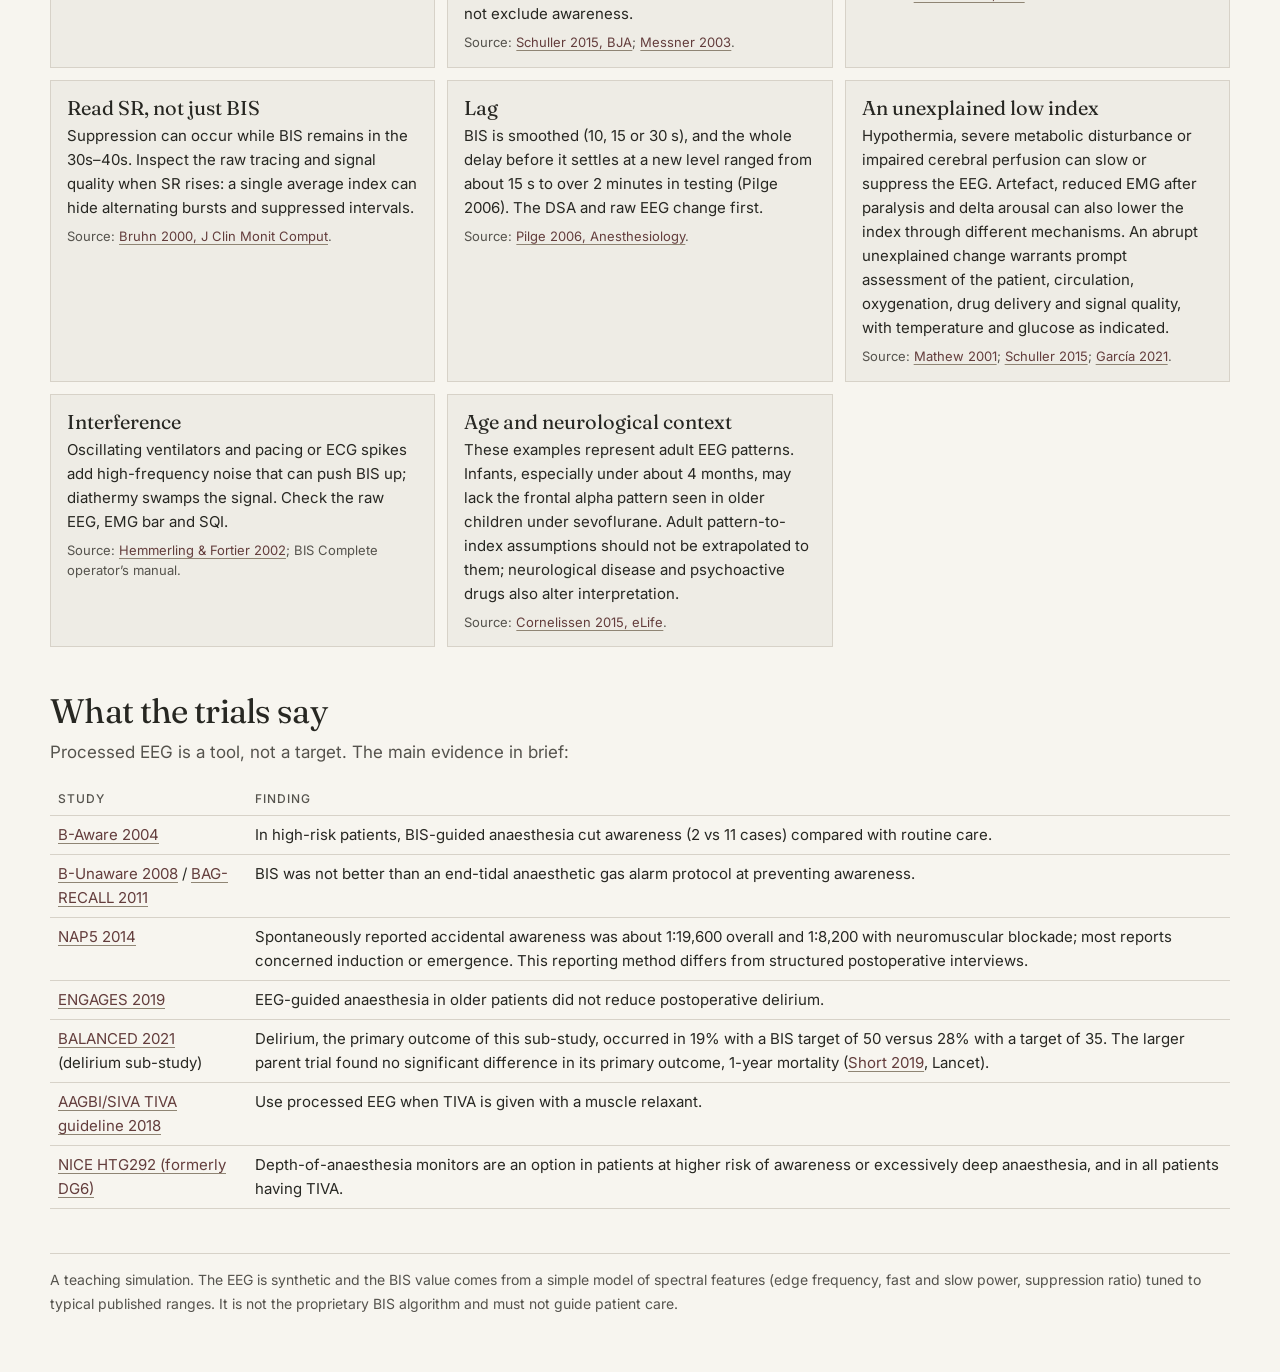
==== commit b7ab1d26: "EEG: Workshop quiz (checkpoints, hidden BIS, score) and NTFGH/NUHS banners Quiz key (or &quiz=1) run" ====
--- a/eeg/index.html
+++ b/eeg/index.html
@@ -543,5 +543,6 @@
 <script src="pump.js"></script>
 <script src="cases.js"></script>
 <script src="workshop.js"></script>
+<script src="quiz.js"></script>
 </body>
 </html>
--- a/eeg/workshop.css
+++ b/eeg/workshop.css
@@ -1,4 +1,4 @@
-/* Workshop tools (25 Nov 2026): blinded mode keys, the TCI pump panel and the case strip. Light tokens like the rest of the page; the monitors stay as they are. */
+/* Workshop tools (25 Nov 2026): blinded mode keys, the TCI pump panel, the case strip, the quiz card and the workshop banners. Light tokens like the rest of the page; the monitors stay as they are. */
 #monitor #blindBtn[aria-pressed=true]{background:#633d3c;color:#fffaf0}
 #monitor .reveal-button{width:auto;min-width:44px;gap:6px;padding:10px 12px;background:#eee9df;color:#633d3c;font:600 14px/1 var(--f-body)}
 #monitor .reveal-button[hidden]{display:none}
@@ -30,3 +30,37 @@
 .ws-case span{font:500 12px/1 var(--f-body);letter-spacing:.07em;text-transform:uppercase;color:#6c675e}
 .ws-case select{flex:1 1 0;width:0;min-width:0;max-width:420px;min-height:40px;padding:6px 8px;border:1px solid #d7d2c8;background:#fffdf8;color:#2d2b27;font:500 14px/1.2 var(--f-body);border-radius:4px}
 #monitor.presenting .ws-strip{display:none} /* full screen keeps the monitor large; pick the case before presenting */
+/* quiz key and workshop banners (text only: no logos) */
+.ws-quiz{min-height:40px;min-width:64px;padding:6px 14px;border:1px solid #d7d2c8;background:#eee9df;color:#633d3c;font:600 14px/1 var(--f-body);border-radius:4px;cursor:pointer}
+.ws-quiz[aria-pressed=true]{background:#633d3c;border-color:#633d3c;color:#fffaf0}
+.ws-banner{flex:1 1 100%;display:flex;flex-wrap:wrap;align-items:center;gap:6px 10px;padding-bottom:6px;border-bottom:1px dashed #d7d2c8}
+.ws-org{display:inline-flex;align-items:center;min-height:28px;padding:2px 10px;border:1.5px solid #633d3c;border-radius:3px;font:700 13px/1 var(--f-body);letter-spacing:.08em;color:#633d3c;background:#fffdf8}
+.ws-org abbr{text-decoration:none;cursor:help}
+.ws-title{font:400 13px/1.35 var(--f-body);color:#504e47}
+.ws-title b{font-weight:600;color:#2d2b27;margin-right:6px}
+/* quiz: drug details hidden while it runs; the card floats beside the paused monitor */
+.quiz-hidden{display:none;margin:0;padding:10px 12px;border:1px dashed #d7d2c8;color:#6c675e;font:400 13px/1.4 var(--f-body)}
+#monitor[data-quiz=on] .quiz-hidden{display:block}
+#monitor[data-quiz=on] #pumpCtl,#monitor[data-quiz=on] #agentChoice{display:none}
+.quiz-card{position:fixed;z-index:40;right:16px;bottom:16px;width:min(360px,calc(100vw - 32px));max-height:min(80vh,680px);overflow:auto;box-sizing:border-box;
+ padding:16px 18px;background:#fffdf8;border:1px solid #d7d2c8;border-top:4px solid #633d3c;border-radius:6px;box-shadow:0 10px 30px rgba(30,25,20,.22);font:400 14px/1.45 var(--f-body);color:#2d2b27}
+.quiz-card[hidden]{display:none}
+.quiz-card h2{margin:0 0 6px;font:600 17px/1.25 var(--f-body);color:#633d3c}
+.quiz-card fieldset{margin:10px 0 0;padding:0;border:0}
+.quiz-card legend{font-weight:600;margin-bottom:4px}
+.quiz-card label{display:flex;align-items:center;gap:8px;min-height:36px;padding:2px 4px;border-radius:4px;cursor:pointer}
+.quiz-card label:hover{background:#f3efe7}
+.quiz-card input[type=radio]{width:18px;height:18px;accent-color:#633d3c}
+.quiz-lead,.quiz-note{margin:0 0 6px;color:#504e47}
+.quiz-note{font-size:13px}
+.quiz-res{margin:6px 0;padding:0;list-style:none}
+.quiz-res li{margin:4px 0;padding:6px 8px;border-left:3px solid #3a8a5c;background:#f1f6f1}
+.quiz-res li.no{border-left-color:#b5532e;background:#fbf1ec}
+.quiz-res li span{color:#6c675e}
+.quiz-bis{margin:8px 0;font-size:15px}.quiz-bis b{font-size:20px}
+.quiz-score{font:600 20px/1.3 var(--f-body);margin:6px 0 10px}
+.quiz-actions{display:flex;gap:8px;justify-content:flex-end;margin-top:12px}
+.quiz-actions button{min-height:44px;padding:8px 16px;border:0;border-radius:4px;background:#633d3c;color:#fffaf0;font:600 14px/1 var(--f-body);cursor:pointer}
+.quiz-actions button+button{background:#eee9df;color:#633d3c}
+#monitor.presenting .quiz-card{right:12px;bottom:12px}
+@media (max-width:560px){.quiz-card{left:8px;right:8px;bottom:8px;width:auto;max-height:45vh;padding:12px 14px}} /* the monitor stays visible above it */
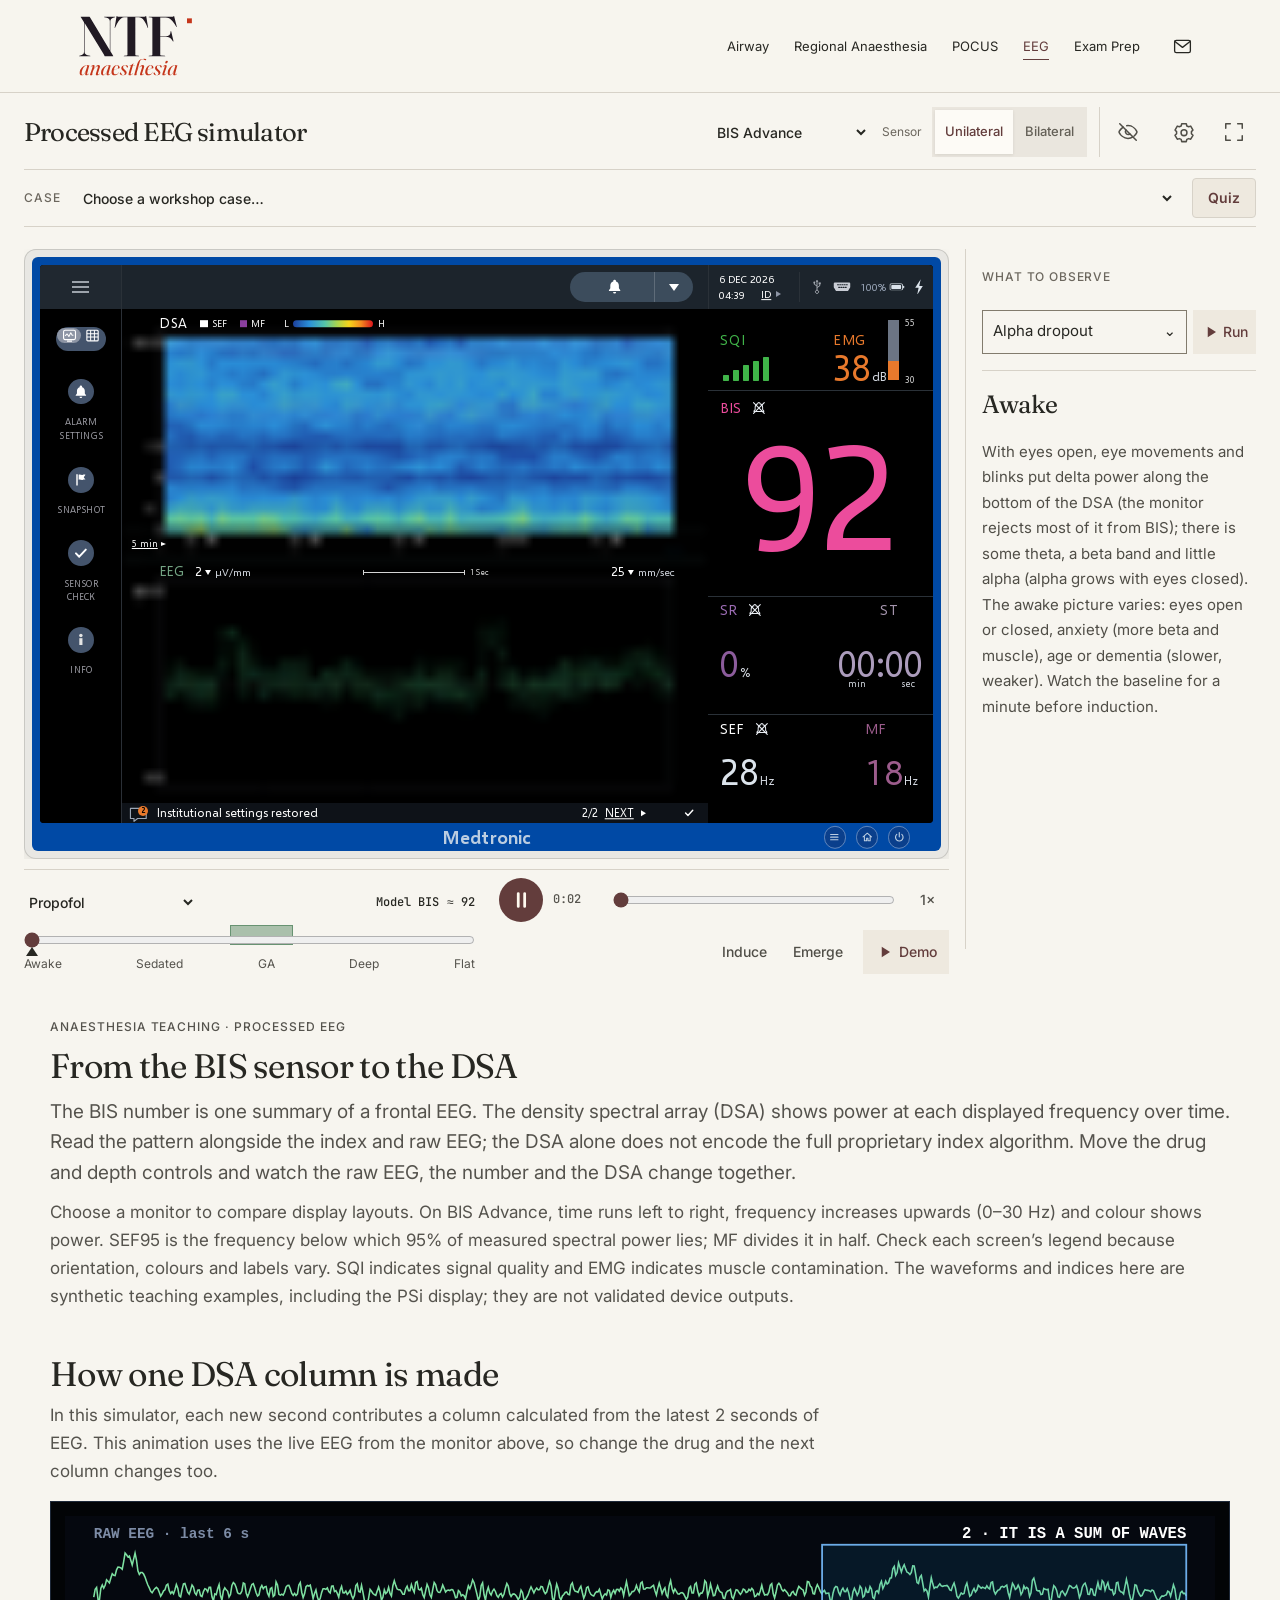
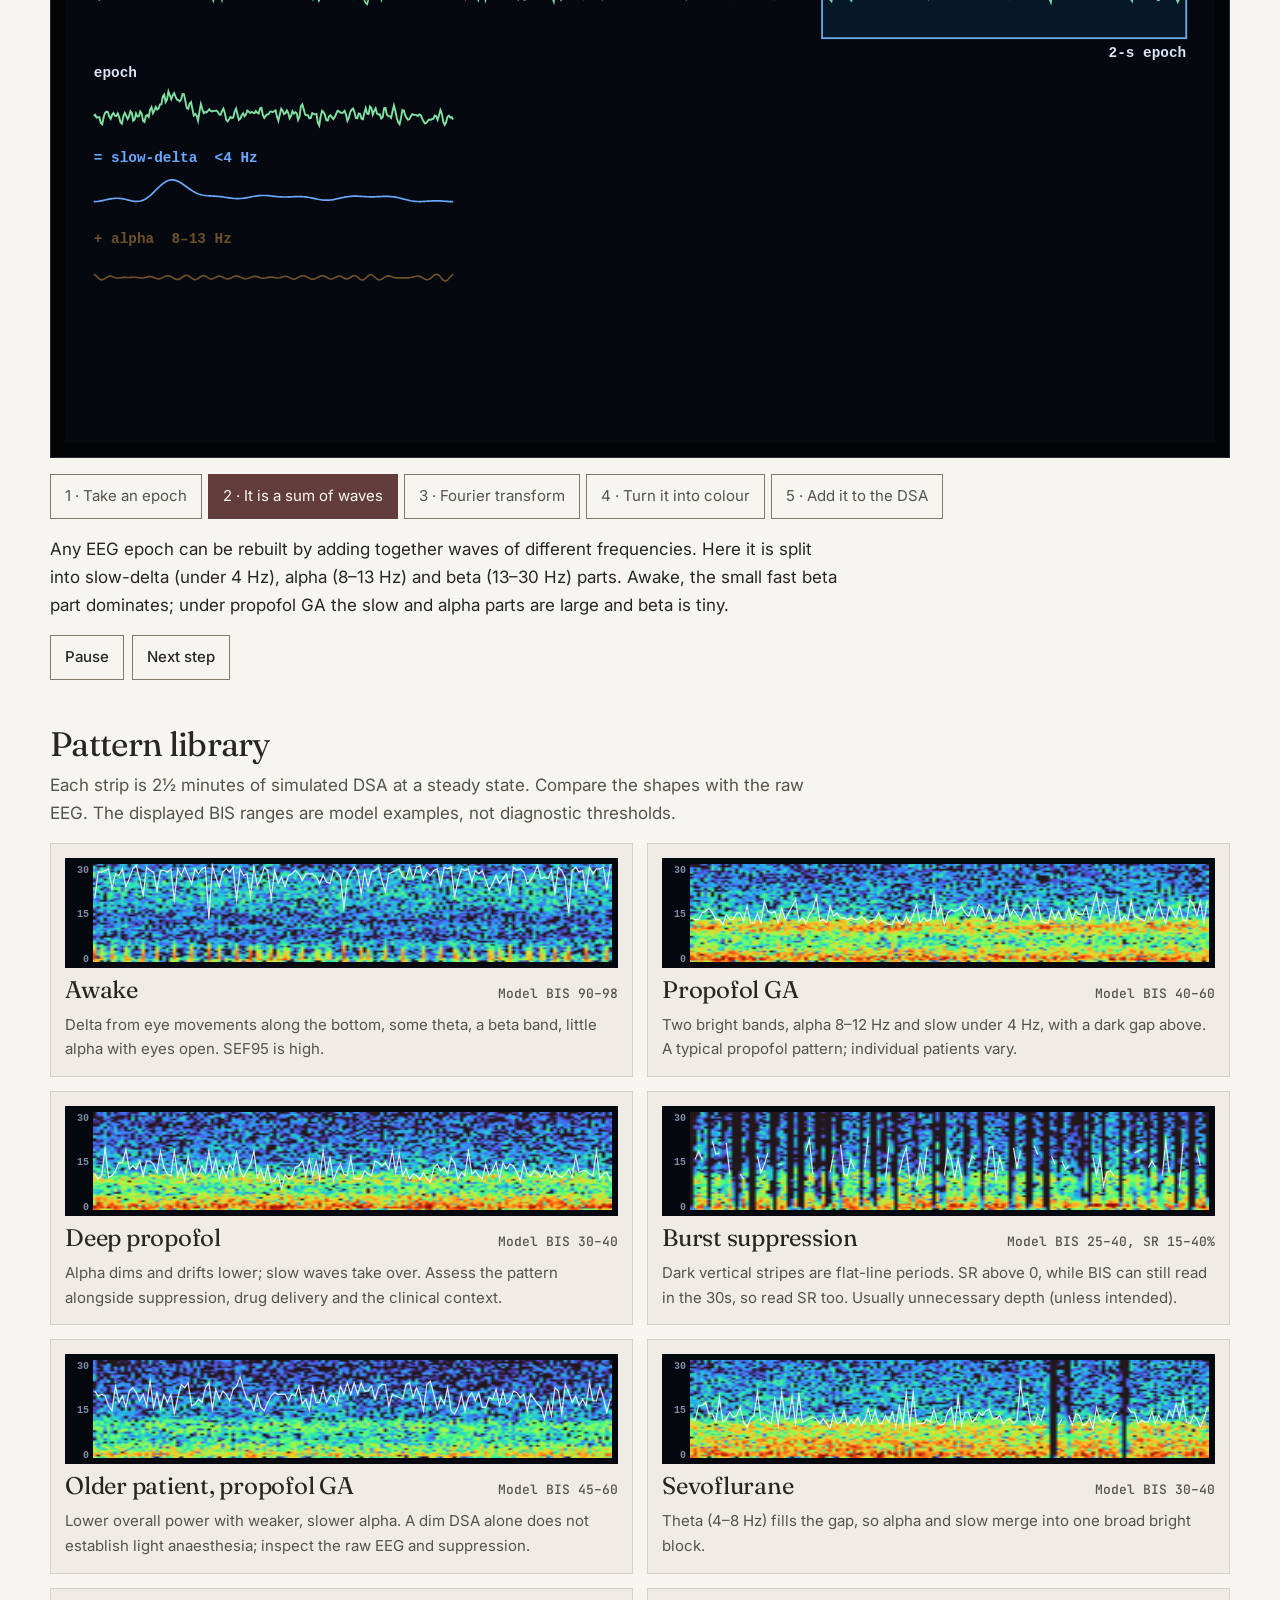
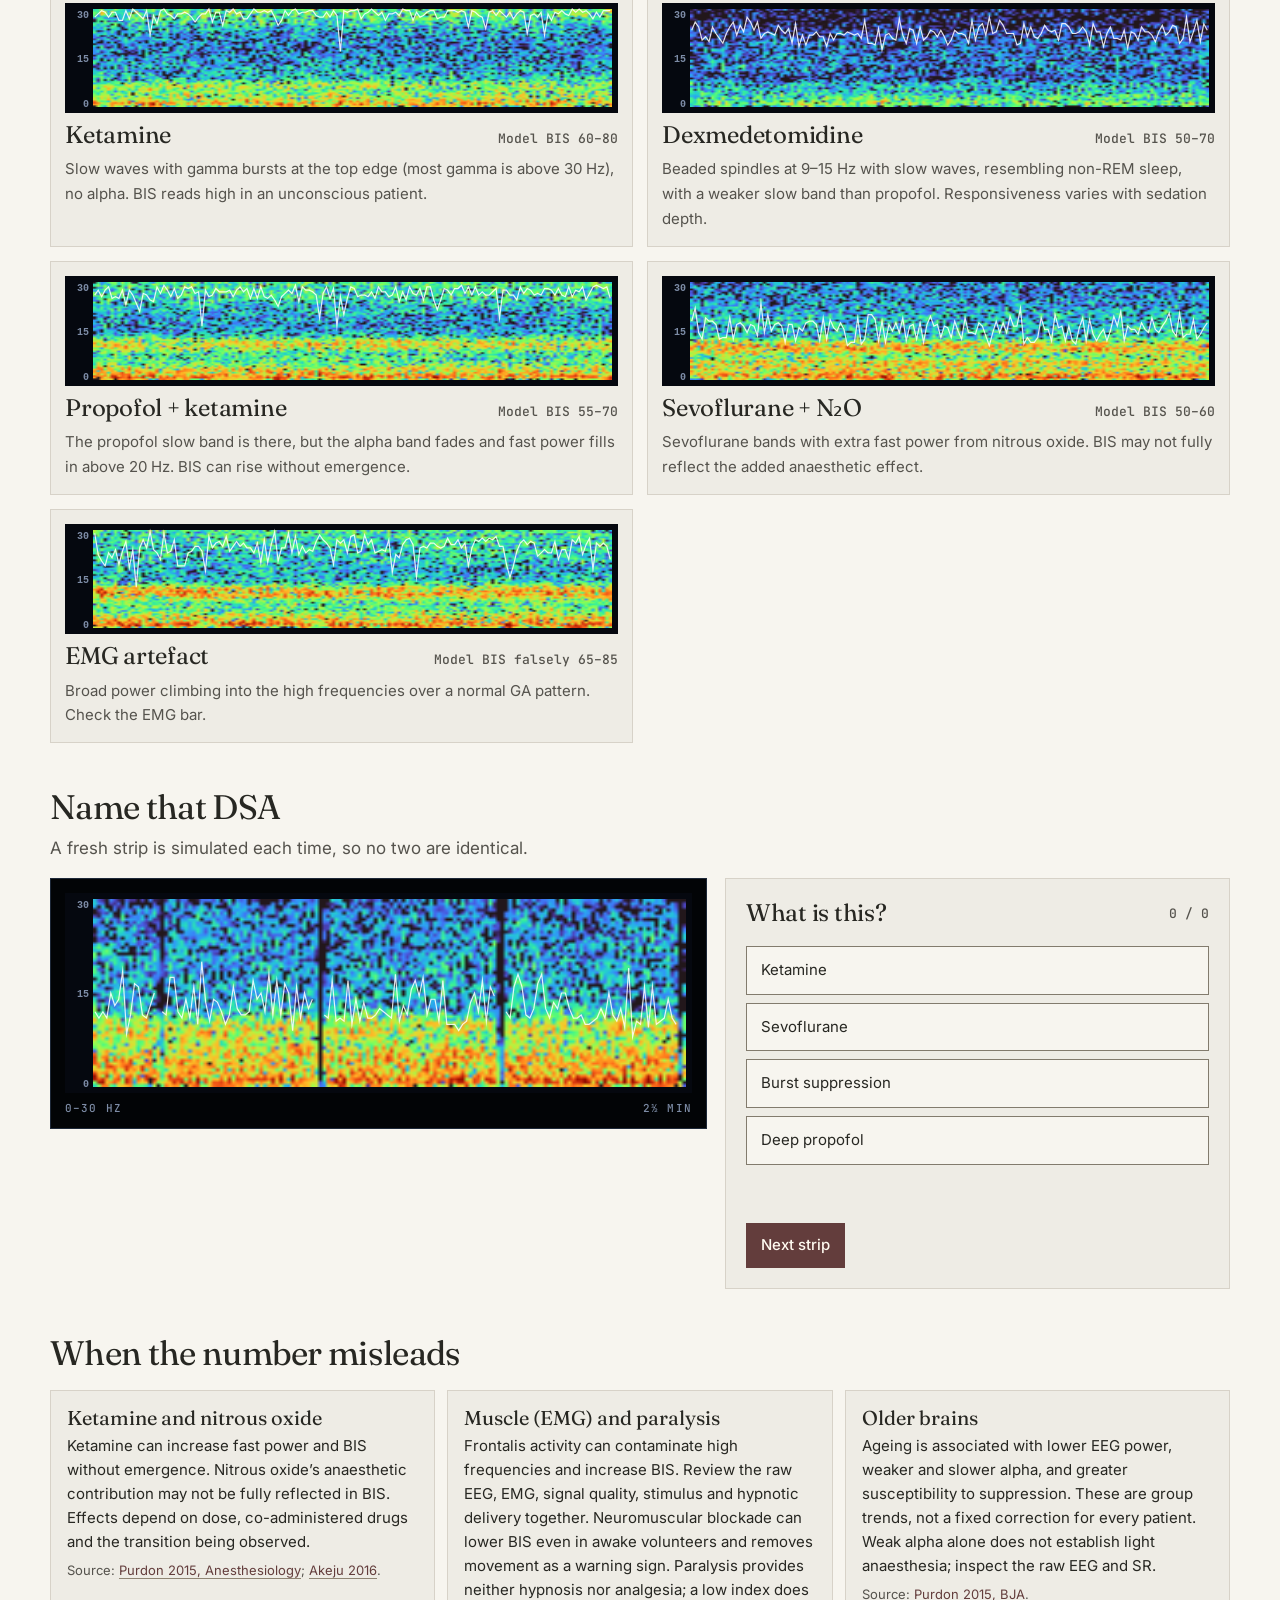
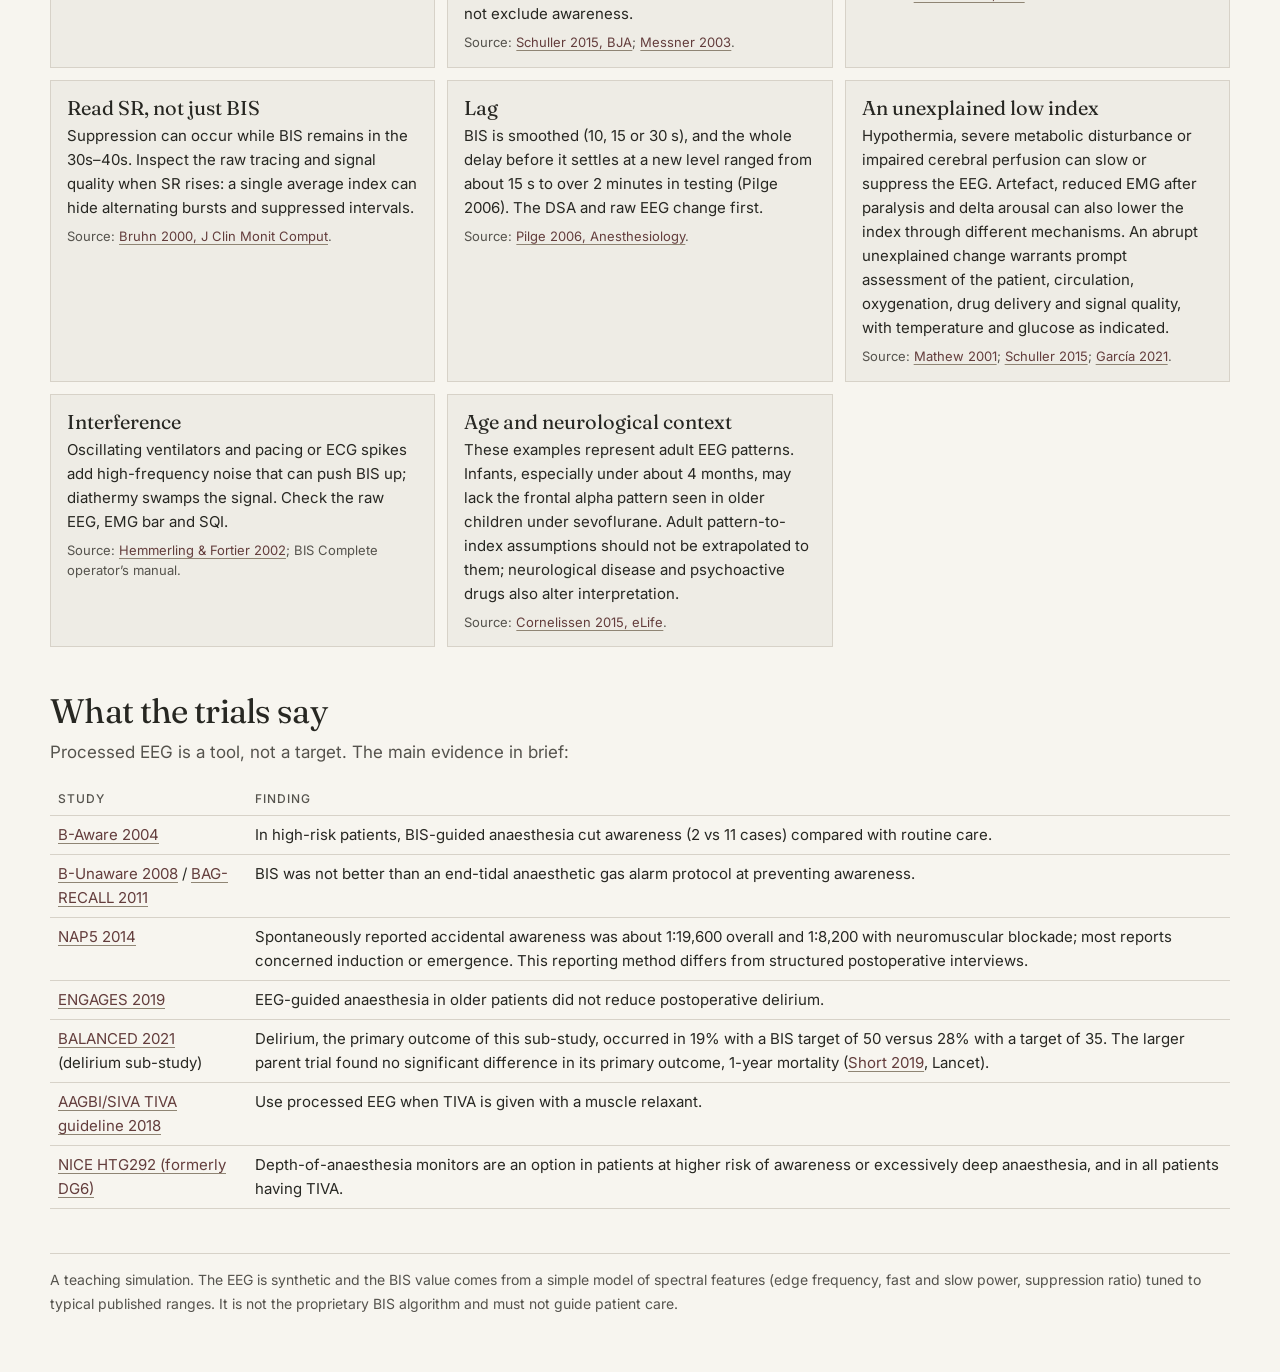
==== commit 5d83ae1c: "EEG: unbranded workshop page at /workshop/, ketamine and dex lines on the TCI pump - eeg.anantf.com/" ====
--- a/eeg/index.html
+++ b/eeg/index.html
@@ -14,324 +14,7 @@
 <link rel="stylesheet" href="assets/site-shell.css?v=20261008">
 <link rel="stylesheet" href="assets/header-nav.css?v=20261008">
 <script defer src="assets/navigation.js?v=20261008"></script>
-<style>
-/* Bundled fonts for the BIS VISTA screen (eeg/fonts/README.md): look-alikes, the manufacturer's on-screen typeface is not published */
-@font-face{font-family:"Arimo";font-style:normal;font-weight:400 700;font-display:swap;src:url(fonts/Arimo-latin-var.woff2) format("woff2")}
-@font-face{font-family:"Archivo Black";font-style:normal;font-weight:400;font-display:swap;src:url(fonts/ArchivoBlack-latin.woff2) format("woff2")}
-@font-face{font-family:"DejaVu Sans Web";font-style:normal;font-weight:400;font-display:swap;src:url(fonts/DejaVuSans-latin.woff2) format("woff2")}
-@font-face{font-family:"DejaVu Sans Web";font-style:normal;font-weight:700;font-display:swap;src:url(fonts/DejaVuSans-Bold-latin.woff2) format("woff2")}
-@font-face{font-family:"Archivo Narrow";font-style:normal;font-weight:400 700;font-display:swap;src:url(fonts/ArchivoNarrow-latin-var.woff2) format("woff2")}
-/* Site fonts (DESIGN.md) */
-@font-face{font-family:"NTF Serif";src:url(fonts/fraunces-roman.woff2) format("woff2");font-weight:400 600;font-display:swap}
-@font-face{font-family:"NTF Serif";src:url(fonts/fraunces-italic.woff2) format("woff2");font-style:italic;font-weight:400 600;font-display:swap}
-@font-face{font-family:"NTF Sans";src:url(fonts/inter.woff2) format("woff2");font-weight:100 900;font-display:swap}
-@font-face{font-family:"Inter";src:url(fonts/inter.woff2) format("woff2");font-weight:100 900;font-display:swap}
-@font-face{font-family:"NTF Mono";src:url(fonts/jetbrains-mono.woff2) format("woff2");font-weight:100 800;font-display:swap}
-/* Layout: the page follows the anantf.com design language (DESIGN.md): warm paper, ink, one wine accent, square, hairlines. The monitor screens stay dark, like the real equipment (--scr-*). */
-:root{
-  --bg:#f7f5ef; --card:#eeece5; --inset:#eee9df; --fg:#272722; --muted:#55534d; --line:#d7d2c8; --line-strong:#8f8574; --control:#827b6d;
-  --accent:#633d3c; --accent-hover:#4b2e2d; --accent-ink:#fffaf0; --accent-soft:#e8ded7; --good:#2d6a3e; --bad:#9b1c1c;
-  --scr:#020406; --scr-2:#0a1018; --scr-fg:#e8f0fb; --scr-mute:#7d8ca6; --scr-grid:#1a2538; --bisc:#ffffff; --sefc:#ffffff;
-  --q1:#e57200; --q2:#e4002b; --q3:#178fd7; --q4:#002f6c;
-  --f-display:"NTF Serif", Georgia, "Times New Roman", serif;
-  --f-body:"NTF Sans", Inter, system-ui, -apple-system, "Segoe UI", sans-serif;
-  --f-mono:"NTF Mono", "JetBrains Mono", ui-monospace, "SF Mono", Menlo, monospace;
-  color-scheme:light;
-}
-*{box-sizing:border-box}
-body{background:var(--bg);color:var(--fg);font-family:var(--f-body);font-size:17px;line-height:1.65;margin:0}
-.wrap{max-width:1240px;margin:0 auto;padding-left:max(22px, env(safe-area-inset-left, 0px));padding-right:max(22px, env(safe-area-inset-right, 0px));padding-block:14px 56px;display:grid;gap:44px}
-@media (min-width:760px){.wrap{padding-inline:56px}}
-#monitor{gap:10px}
-.intro{display:grid;gap:10px;max-width:72ch}
-.eyebrow{font:500 12px/1.5 var(--f-body);letter-spacing:.08em;text-transform:uppercase;color:var(--muted)}
-h1{font-family:var(--f-display);font-weight:400;font-size:clamp(30px,5vw,50px);line-height:1.1;margin:0;text-wrap:balance;letter-spacing:-.03em}
-h2{font-family:var(--f-display);font-weight:400;font-size:clamp(26px,3vw,34px);line-height:1.2;margin:0;text-wrap:balance;letter-spacing:-.02em}
-h3{font-family:var(--f-display);font-weight:400;font-size:24px;line-height:1.2;margin:0;letter-spacing:-.01em}
-p{margin:0}
-.lede{font-size:19px;line-height:1.6;color:var(--muted)}
-.intro p{color:var(--muted)}
-.apptitle{font-family:var(--f-display);font-weight:400;font-size:clamp(26px,3.4vw,38px);line-height:1.1;margin:0;letter-spacing:-.03em}
-.apptitle span{color:var(--muted)}
-.monhead{display:grid;gap:10px}
-.monswitch{display:grid;grid-template-columns:repeat(5,minmax(0,1fr));gap:6px}
-.monswitch button{min-height:44px;padding:6px 4px;font:500 14px/1.15 var(--f-body);color:var(--fg);background:var(--bg);border:1px solid var(--control);border-radius:0;cursor:pointer}
-.monswitch button:hover{background:#e9e5dc}
-.monswitch button[aria-pressed="true"]{background:var(--accent);color:var(--accent-ink);border-color:var(--accent)}
-@media (max-width:600px){.monswitch{gap:4px}.monswitch button{font-size:12px;padding:5px 1px;letter-spacing:-.01em}}
-/* the case timeline under the monitor switch: a bar (tap to jump there) and jump buttons */
-.tline{display:grid;gap:6px}
-.tbar{position:relative;display:flex;align-items:center;gap:10px}
-.tbar canvas{flex:1;min-width:0;height:28px;cursor:pointer;touch-action:manipulation}
-.tbar span{font:500 13px/1.2 var(--f-mono);color:var(--muted);white-space:nowrap}
-.tbtns{display:grid;grid-template-columns:repeat(6,minmax(0,1fr));gap:6px}
-.tbtns button{min-height:44px;padding:4px 2px;font:500 13px/1 var(--f-body);color:var(--fg);background:var(--bg);border:1px solid var(--control);border-radius:0;cursor:pointer}
-.tbtns button:hover:not(:disabled){background:#e9e5dc}
-.tbtns button:disabled{opacity:.45;cursor:default}
-.tline.busy .tbar span{color:var(--fg)}
-@media (max-width:600px){.tbar{flex-direction:column;align-items:stretch;gap:2px}.tbar canvas{flex:none;width:100%}.tbtns{gap:4px}.tbtns button{font-size:12px}}
-section{display:grid;gap:16px;min-width:0}
-.sec-head{display:grid;gap:6px;max-width:72ch}
-.sec-head p{color:var(--muted)}
-
-/* Monitor */
-.sim{display:grid;grid-template-columns:minmax(0,1fr) 320px;gap:18px;align-items:start}
-@media (max-width:900px){.sim{grid-template-columns:minmax(0,1fr)}}
-.screen{background:var(--scr);border:1px solid #1d2838;color:var(--scr-fg);border-radius:0;padding:14px;display:grid;gap:10px;min-width:0}
-.screen.mon{background:#1b2230;padding:6px;border:1px solid #2b3446;border-radius:18px}
-.mon .glass{background:#000;border-radius:8px;padding:8px;display:grid;gap:6px;min-width:0}
-.statusbar{display:grid;grid-template-columns:auto minmax(0,1fr) auto;align-items:center;gap:8px;font:600 11px/1.2 var(--f-mono);color:var(--scr-mute);letter-spacing:.06em;text-transform:uppercase;border-bottom:1px solid #1a2333;padding-bottom:6px}
-.statusbar b{color:var(--scr-fg);font-weight:600}
-.msg{justify-self:center;text-align:center;text-transform:none;letter-spacing:0;font:600 12px/1.25 var(--f-mono);padding:2px 8px;border-radius:3px;min-width:0}
-.msg:empty{padding:0}
-.msg.hi{background:#c8102e;color:#fff}.msg.lo{background:#ffe600;color:#000}.msg.info{background:#3a4558;color:var(--scr-fg)}
-@media (prefers-reduced-motion:no-preference){.msg.hi{animation:msgflash 1s steps(1) infinite}}
-@keyframes msgflash{50%{background:#5a0010}}
-@media (max-width:600px){.statusbar{grid-template-columns:1fr auto}.statusbar{row-gap:4px}.msg{grid-column:1/-1;grid-row:2;min-height:17px;justify-self:stretch}}
-.readouts{display:grid;grid-template-columns:minmax(0,1.1fr) minmax(0,1fr);gap:8px;align-items:stretch}
-.bisbox{display:grid;align-content:space-between;gap:2px;padding:4px 10px;border:1px solid #2a3850;border-radius:6px;background:#000;min-width:0}
-.bisbox .k{font:600 15px/1.2 var(--f-mono);letter-spacing:.1em;color:var(--scr-fg)}
-.bisbox .v{font:600 clamp(52px,14vw,92px)/.95 var(--f-mono);color:var(--bisc);letter-spacing:-.03em;font-variant-numeric:tabular-nums}
-.bisbox .v.hollow{color:transparent;-webkit-text-stroke:2px var(--bisc)}
-.bars{display:grid;gap:8px;align-content:stretch;min-width:0}
-.bar{background:var(--scr-2);border-radius:6px;padding:5px 8px;display:grid;grid-template-columns:auto 1fr;align-items:baseline;gap:4px 8px;min-width:0}
-.bar .k,.ro .k{font:600 12px/1.2 var(--f-mono);letter-spacing:.1em;text-transform:uppercase;color:var(--scr-mute)}
-.bar .v,.ro .v{font:600 20px/1.1 var(--f-mono);font-variant-numeric:tabular-nums;text-align:right;color:var(--scr-fg)}
-.segs{grid-column:1/-1;display:grid;grid-auto-flow:column;grid-auto-columns:1fr;gap:3px;height:12px}
-.segs i{background:#1a2436;border-radius:1px}
-.segs i.on{background:var(--seg,#5fd08f)}
-.bar .u,.ro .u{grid-column:1/-1;font-size:11px;color:var(--scr-mute)}
-.params{grid-column:1/-1;display:grid;grid-template-columns:repeat(4,minmax(0,1fr));gap:6px}
-.timers{grid-column:1/-1;display:grid;grid-template-columns:minmax(0,1fr) minmax(0,1fr) auto;gap:6px;align-items:stretch}
-.tclr{background:#2a3242;border:1px solid #3a4558;border-bottom-width:3px;color:var(--scr-fg);border-radius:6px;padding:0 12px;font:600 12px/1 var(--f-mono)}
-.ro{background:var(--scr-2);border-radius:6px;padding:4px 8px;display:flex;align-items:baseline;justify-content:space-between;gap:4px;min-width:0}
-.ro .v{font-size:16px}
-@media (max-width:600px){.bar .u{display:none}.sim{gap:10px}}
-.ro .u{display:none}
-.zone{justify-self:start;font:600 12px/1.3 var(--f-mono);padding:3px 8px;border-radius:8px;background:#1c2a44;color:var(--scr-fg);text-wrap:balance}
-.softkeys{display:grid;grid-template-columns:repeat(3,1fr);gap:6px}
-.softkeys button{background:#2a3242;border:1px solid #3a4558;border-bottom-width:3px;color:var(--scr-fg);border-radius:6px;padding:7px 4px;font:600 13px/1.1 var(--f-mono)}
-.softkeys.two{grid-template-columns:repeat(2,1fr)}
-.softkeys button[aria-pressed="true"]{background:#d9e4f5;color:#000;border-color:#fff}
-.lbl{font:600 11px/1 var(--f-mono);letter-spacing:.1em;text-transform:uppercase;color:var(--scr-mute);display:flex;justify-content:space-between;gap:8px}
-canvas{display:block;width:100%;max-width:100%}
-.panel{background:var(--card);border:1px solid var(--line);border-radius:0;padding:20px;display:grid;gap:18px;min-width:0}
-.ctl{display:grid;gap:8px}.ctl[hidden]{display:none}
-.ctl > .t{font:500 12px/1.5 var(--f-body);letter-spacing:.08em;text-transform:uppercase;color:var(--muted)}
-.seg{display:flex;flex-wrap:wrap;gap:6px}
-button{font:inherit;cursor:pointer}
-.seg button,.btn{border:1px solid var(--control);background:var(--bg);color:var(--fg);padding:9px 14px;min-height:44px;border-radius:0;font-size:15px;font-weight:500}
-.seg button:hover,.btn:hover{background:#e9e5dc}
-.seg button[aria-pressed="true"]{background:var(--accent);border-color:var(--accent);color:var(--accent-ink)}
-.seg button[aria-pressed="true"]:hover{background:var(--accent-hover)}
-.btn.primary{background:var(--accent);border-color:var(--accent);color:var(--accent-ink)}
-.btn.primary:hover{background:var(--accent-hover)}
-button:focus-visible,input:focus-visible{outline:2px solid var(--accent);outline-offset:4px}
-.screen button:focus-visible,.screens button:focus-visible,.vista button:focus-visible{outline:3px solid #fff;outline-offset:2px}
-input[type=range]{width:100%;accent-color:var(--accent)}
-.ticks{display:flex;justify-content:space-between;font-size:12px;color:var(--muted)}
-.track{position:relative;height:34px}
-.track input[type=range]{position:absolute;inset:0 0 auto 0;height:22px;margin:0;width:100%;background:transparent}
-.zoneband{position:absolute;top:2px;height:18px;border-radius:0;background:color-mix(in srgb,var(--good) 38%,transparent);outline:1px solid color-mix(in srgb,var(--good) 70%,transparent);pointer-events:none}
-.effmark{position:absolute;bottom:0;width:0;height:0;margin-left:-6px;border:6px solid transparent;border-bottom:9px solid var(--fg);border-top:0;transition:left .25s linear;pointer-events:none}
-.pop{position:absolute;bottom:calc(100% + 8px);transform:translateX(-50%);background:var(--fg);color:var(--bg);font:600 14px/1 var(--f-mono);padding:6px 9px;border-radius:0;white-space:nowrap;pointer-events:none;z-index:3;box-shadow:0 4px 12px rgba(39,39,34,.25)}
-.pop::after{content:"";position:absolute;left:50%;top:100%;margin-left:-5px;border:5px solid transparent;border-top-color:var(--fg);border-bottom:0}
-.pop.in{background:var(--good);color:#fffaf0}.pop.in::after{border-top-color:var(--good)}
-.tgt{font-size:15px;line-height:1.6}.tgt b{font-family:var(--f-mono);font-weight:600}.tgt span{color:var(--muted)}
-.tgtnote{font-size:13px;color:var(--muted);display:flex;gap:6px;align-items:center}
-.swatch{display:inline-block;width:18px;height:10px;border-radius:0;background:color-mix(in srgb,var(--good) 38%,transparent);outline:1px solid color-mix(in srgb,var(--good) 70%,transparent)}
-.nmbrow{display:grid;gap:6px;font-size:15px}
-.rngbox{display:grid;gap:6px;margin-top:6px}.rngt{font-size:14px;color:var(--muted)}
-.rng{display:flex;justify-content:space-between;font-size:15px}.rng output{font:600 14px/1 var(--f-mono);color:var(--accent)}
-.chk{display:flex;gap:8px;align-items:flex-start;font-size:15px}
-.chk input{margin-top:4px;accent-color:var(--accent)}
-.reading{background:var(--accent-soft);border-left:3px solid var(--accent);border-radius:0;padding:12px 14px;display:grid;gap:4px}
-.reading b{font-family:var(--f-display);font-weight:400;font-size:20px;letter-spacing:-.01em}
-.reading p{font-size:15px}
-.story{display:grid;gap:8px}
-.lane{display:grid;gap:6px;min-width:0}.lane[hidden]{display:none}
-.key{display:inline-block;width:14px;height:3px;vertical-align:middle;margin-left:4px;border-radius:2px}
-.key.bis{background:#fff}.key.emg{background:#5fd08f;height:1px}
-.err{font-size:14px;color:var(--bad)}
-.caption{min-height:3.2em;font-size:15px;border-left:3px solid var(--accent);padding-left:10px}
-.caption:empty{display:none}
-
-/* Explainer */
-.steps{display:flex;flex-wrap:wrap;gap:6px;list-style:none;margin:0;padding:0}
-.steps button{border:1px solid var(--control);background:var(--bg);color:var(--muted);border-radius:0;padding:9px 14px;min-height:44px;font-size:15px}
-.steps button[aria-current="step"]{background:var(--accent);color:var(--accent-ink);border-color:var(--accent)}
-.excap{font-size:17px;line-height:1.65;max-width:72ch;min-height:3.2em}
-.row{display:flex;flex-wrap:wrap;gap:8px;align-items:center}
-
-/* Library */
-.lib{display:grid;grid-template-columns:repeat(auto-fill,minmax(min(100%,420px),1fr));gap:14px}
-.card{background:var(--card);border:1px solid var(--line);border-radius:0;padding:14px;display:grid;gap:8px;align-content:start;min-width:0}
-.card canvas{border-radius:0;background:var(--scr)}
-.card .meta{display:flex;justify-content:space-between;gap:8px;align-items:baseline}
-.card .bis{font:500 13px/1 var(--f-mono);color:var(--muted);white-space:nowrap}
-.card p{font-size:15px;color:var(--muted)}
-
-/* Quiz */
-.quiz{display:grid;grid-template-columns:minmax(0,1.3fr) minmax(0,1fr);gap:18px;align-items:start}
-@media (max-width:800px){.quiz{grid-template-columns:minmax(0,1fr)}}
-.opts{display:grid;gap:8px}
-.opts button{text-align:left;border:1px solid var(--control);background:var(--bg);color:var(--fg);padding:11px 14px;min-height:44px;border-radius:0;font-size:15px}
-.opts button:hover:not(.right):not(.wrong){background:#e9e5dc}
-.opts button.right{border-color:var(--good);box-shadow:inset 4px 0 0 var(--good)}
-.opts button.wrong{border-color:var(--bad);box-shadow:inset 4px 0 0 var(--bad)}
-.fb{font-size:15px;min-height:1.5em}
-.score{font:500 13px/1 var(--f-mono);color:var(--muted)}
-
-.pit{display:grid;grid-template-columns:repeat(auto-fill,minmax(min(100%,300px),1fr));gap:12px;margin:0;padding:0;list-style:none}
-.pit li{background:var(--card);border:1px solid var(--line);border-radius:0;padding:14px 16px;font-size:15px;line-height:1.6}
-.pit b{display:block;font-family:var(--f-display);font-weight:400;font-size:20px;line-height:1.25;margin-bottom:4px}
-a{color:var(--accent);text-decoration:underline;text-decoration-color:var(--line-strong);text-underline-offset:3px}
-a:hover{color:var(--accent-hover)}
-/* the site header keeps its own link look (the shared navigation.css is not loaded here, see NOTES.md) */
-.ntf-header a{color:#272722;text-decoration:none}
-.ntf-header .ntf-nav a:hover{color:var(--accent)}
-.ntf-header .ntf-nav a[aria-current="page"]{color:var(--accent);text-decoration:underline;text-decoration-thickness:1px;text-underline-offset:8px}
-a:focus-visible{outline:2px solid var(--accent);outline-offset:4px}
-.pit small{display:block;margin-top:6px;font-size:13px;color:var(--muted)}
-.ev{width:100%;border-collapse:collapse;font-size:15px;line-height:1.6}
-.ev th,.ev td{text-align:left;vertical-align:top;padding:7px 8px;border-bottom:1px solid var(--line)}
-.ev th{font-size:12px;letter-spacing:.08em;text-transform:uppercase;color:var(--muted);font-weight:500}
-.tblwrap{overflow-x:auto}
-footer{font-size:14px;line-height:1.7;color:var(--muted);max-width:80ch;border-top:1px solid var(--line);padding-top:14px}
-@media (prefers-reduced-motion:reduce){*{scroll-behavior:auto}}
-
-/* BIS VISTA-style screen: absolute layout in container units (cqw) taken from the owner's photos of the real monitor */
-.screens{display:grid;gap:10px;min-width:0}
-.screen.vwrap{border-radius:18px}
-.vwrap{background:#1b2230;padding:6px;border:1px solid #2b3446;border-radius:18px;display:block}
-/* the Medtronic BIS case: warm light-grey plastic around the screen, a dark gasket at the glass (owner photos) */
-#vistaWrap{background:linear-gradient(#e4e2dc,#cfccc4);border:1px solid #b9b6ae;border-radius:18px;padding:12px;box-shadow:inset 0 1px 0 #f4f3ef,0 10px 30px -18px rgba(0,0,0,.7)}
-#vistaWrap .vista{box-shadow:0 0 0 2px #2a2a2c}
-@media (max-width:600px){#vistaWrap{padding:7px;border-radius:12px}}
-/* Medtronic BIS 2-channel screen: a 640 x 480 virtual LCD (4:3), every size below is in virtual pixels times --u */
-.vista{--u:calc(100cqw / 640);--mt-bg:#0b0f26;--mt-box:#0d1022;--mt-fr:#a8dbf0;--mt-hd:#e2f2fa;--mt-yel:#e8dc1c;--mt-lil:#c9c6e6;
- container-type:inline-size;position:relative;aspect-ratio:4/3;background:var(--mt-bg);border-radius:6px;overflow:hidden;color:#fff;font-family:"Arimo","Liberation Sans",Arial,sans-serif;user-select:none;-webkit-font-smoothing:none}
-.vista *{box-sizing:border-box}
-.vista .p{position:absolute;left:calc(var(--x)*var(--u));top:calc(var(--y)*var(--u));width:calc(var(--w)*var(--u));height:calc(var(--h)*var(--u))}
-.vista canvas.p{display:block}
-.mbox{border:calc(2*var(--u)) solid var(--mt-fr);border-radius:calc(9*var(--u));background:var(--mt-box);overflow:hidden}
-.bhead{position:absolute;left:0;right:0;top:0;height:calc(34*var(--u));background:var(--mt-hd);border-bottom:calc(1*var(--u)) solid #6f7c96}
-.blbl{position:absolute;left:calc(8*var(--u));top:calc(5*var(--u));font:400 calc(25*var(--u))/1 "Archivo Black","Arimo",sans-serif;color:#161c46;letter-spacing:calc(.5*var(--u))}
-.vsqi{position:absolute;left:calc(121*var(--u));bottom:calc(2*var(--u));display:flex;gap:calc(2.8*var(--u));align-items:flex-end;height:calc(28*var(--u))}
-.vsqi i{display:block;width:calc(7.6*var(--u));background:#fff;border:calc(1.2*var(--u)) solid #161c46;border-radius:calc(1*var(--u))}
-.vsqi i:nth-child(1){height:calc(12.6*var(--u))}.vsqi i:nth-child(2){height:calc(15.6*var(--u))}.vsqi i:nth-child(3){height:calc(19.5*var(--u))}.vsqi i:nth-child(4){height:calc(23.4*var(--u))}.vsqi i:nth-child(5){height:calc(27.8*var(--u))}
-.vsqi i.on{background:#34b233;border-color:#1c7d1f}
-.vnum{position:absolute;left:0;right:0;top:calc(34*var(--u));bottom:0;display:flex;align-items:center;justify-content:center;font:900 calc(118*var(--u))/1 "Arial Black","Archivo Black",Arial,sans-serif;color:#fff;font-synthesis:none;-webkit-text-stroke:calc(1.5*var(--u)) #fff;letter-spacing:0;transform:scaleX(.87);font-variant-numeric:tabular-nums;padding-bottom:calc(6*var(--u))}
-.vnum.hollow{color:transparent;-webkit-text-stroke:calc(2*var(--u)) #fff}
-.ehead{position:absolute;left:0;right:0;top:0;height:calc(34*var(--u));background:var(--mt-hd);color:#10131f;font:700 calc(12*var(--u))/calc(34*var(--u)) "Arimo",sans-serif;text-align:center;border-bottom:calc(1*var(--u)) solid #6f7c96}
-.etube{position:absolute;left:calc(7*var(--u));top:calc(38*var(--u));width:calc(20*var(--u));height:calc(122*var(--u));border:calc(1*var(--u)) solid #c9d6ee;border-radius:calc(5*var(--u));display:flex;flex-direction:column-reverse;overflow:hidden;background:#06070f}
-.etube i{flex:1;border-top:calc(1*var(--u)) solid #cfd6e6}.etube i:last-child{border-top:0}
-.etube{position:absolute;border:calc(1*var(--u)) solid #c9d6ee}.etube::after{content:"";position:absolute;left:0;right:0;bottom:0;height:calc(var(--lv,.06)*100%);background:#f08020}.etube i{position:relative;z-index:1}
-.stbox,.srbox{border:calc(2*var(--u)) solid #8b4fd6;border-radius:calc(6*var(--u));display:flex;align-items:center;justify-content:space-between;padding:0 calc(10*var(--u));font-weight:700;background:#25184b}
-.stbox{color:#d890f0;font-size:calc(17*var(--u));font-weight:600;justify-content:flex-start;gap:calc(10*var(--u));padding:0 calc(8*var(--u));background:#1f1346}
-.stbox span:first-child{color:#b060e8}
-.srbox{border:calc(1.5*var(--u)) solid #9fb3d9;background:#1a2656;font-size:calc(18*var(--u));font-weight:700;padding:0 calc(12*var(--u)) 0 calc(10*var(--u))}
-.srbox b{font-size:calc(20*var(--u));font-weight:800}
-.stbox[hidden],.srbox[hidden]{display:none}
-.ecap{position:absolute;font-size:calc(11*var(--u));line-height:1;color:var(--mt-lil);white-space:nowrap;pointer-events:none;font-family:"DejaVu Sans Web","Arimo",sans-serif}
-.ecap.eeg{font-size:calc(14*var(--u));color:#b8d838;text-align:center;font-family:"Arimo",sans-serif}
-.ecap.r{text-align:right}
-.v2art{position:absolute;color:#f0a020;font:700 calc(13*var(--u))/1 "Arimo",sans-serif}
-.vmsg{left:calc(90*var(--u));top:calc(178*var(--u));width:calc(546*var(--u));height:calc(50*var(--u));display:flex;align-items:center;justify-content:center;font-size:calc(22*var(--u));font-weight:700;border-radius:calc(3*var(--u));color:#000;background:#f4f000;white-space:pre;position:absolute;border:calc(1.5*var(--u)) solid #cfd0d6;font-family:"Arimo","Liberation Sans",Arial,sans-serif}
-.vmsg.hi{background:#c4141c;color:#fff;border-color:#e86a6e;background-image:repeating-linear-gradient(90deg,#b01017 0 calc(1*var(--u)),transparent calc(1*var(--u)) calc(3*var(--u)))}
-.vmsg.info{background:#2d3a66;color:#fff;border-color:#6b78a8}
-@media (prefers-reduced-motion:no-preference){.vmsg.hi{animation:msgflash 1s steps(1) infinite}}
-.vmsg .vt{flex:1;text-align:center;min-width:0;overflow:hidden;text-overflow:clip}
-.vmsg button{position:absolute;right:calc(6*var(--u));top:calc(3*var(--u));width:calc(92*var(--u));height:calc(40*var(--u));font:400 calc(16*var(--u))/1 "Arimo","Liberation Sans",Arial,sans-serif;background:#1b2a6b;color:#fff;border:calc(1.5*var(--u)) solid #6b7bc0;border-radius:calc(4*var(--u));padding:0;cursor:default}
-.vmsg[hidden],.vmsg button[hidden]{display:none}
-.vkey{position:absolute;left:calc(8*var(--u));width:calc(76*var(--u));height:calc(80*var(--u));padding:calc(7*var(--u));cursor:pointer;border:calc(1.5*var(--u)) solid #2b6aa0;border-radius:calc(4*var(--u));background:linear-gradient(135deg,#a6d8f7,#4aa8e8 70%,#3b8fd0);box-shadow:inset calc(1.5*var(--u)) calc(1.5*var(--u)) 0 #e8f6ff,inset calc(-1.5*var(--u)) calc(-1.5*var(--u)) 0 #5aa0d0;font-family:"Archivo Narrow","Arimo",sans-serif;color:#fff}
-.vkey .kin{position:absolute;inset:calc(7*var(--u));background:#07080c;border-radius:calc(9*var(--u));display:flex;flex-direction:column;align-items:center;justify-content:center;gap:calc(3*var(--u))}
-.vkey .kl{font-size:calc(11.5*var(--u));line-height:1.02;letter-spacing:calc(.3*var(--u));text-align:center;text-transform:uppercase;font-weight:500}
-.vkey svg{width:calc(42*var(--u));height:calc(30*var(--u));display:block;overflow:visible}
-#kBell{width:calc(58*var(--u));height:calc(41*var(--u))}
-.vista,.vista button{cursor:default}
-.vkey .kl.cnt{font:700 calc(15*var(--u))/1 "Arimo",sans-serif;letter-spacing:0}
-#kSilent{top:calc(232*var(--u))}#kMenu{top:calc(314*var(--u))}#kSensor{top:calc(396*var(--u))}
-.vkey:active{filter:brightness(.9)}
-.vkey:focus-visible,.vmsg button:focus-visible,.mt:focus-visible,.v2rv:focus-visible{outline:calc(2.5*var(--u)) solid #fff;outline-offset:calc(1*var(--u));z-index:5}
-.vkey[aria-expanded="true"]{filter:brightness(1.15)}
-.v2rv{position:absolute;left:calc(122*var(--u));top:calc(384*var(--u));width:calc(34*var(--u));height:calc(34*var(--u));background:none;border:0;padding:0;cursor:pointer;z-index:2}
-.v2rv svg{width:100%;height:100%;display:block}
-.v2rv[hidden]{display:none}
-.vsensor{position:absolute;inset:0;pointer-events:none}
-.vsensor[hidden]{display:none}
-.vsensor svg{position:absolute;inset:0;width:100%;height:100%}
-@media (prefers-reduced-motion:no-preference){.vsensor .blink{animation:scblink 1s steps(1) infinite}}
-@keyframes scblink{50%{opacity:.25}}
-.vsensor button{pointer-events:auto;position:absolute;left:calc(536*var(--u));top:calc(408*var(--u));width:calc(94*var(--u));height:calc(58*var(--u));font:400 calc(13.5*var(--u))/1.15 "Arimo",sans-serif;color:#e3e1f8;background:#3a3c70;border:calc(1*var(--u)) solid #a9acd8;border-bottom-color:#232553;border-right-color:#232553;border-radius:calc(4*var(--u));cursor:pointer;padding:0}
-.vista.sc .scx{visibility:hidden}
-.v2menu{position:absolute;left:calc(93*var(--u));top:calc(232*var(--u));width:calc(547*var(--u));height:calc(248*var(--u));background:linear-gradient(#35367e,#2a2b6c);border:0;border-radius:calc(7*var(--u));z-index:3;font-family:"Arimo",sans-serif;color:#dcdaf5}
-.v2menu[hidden]{display:none}
-.mt{position:absolute;left:calc(var(--x)*var(--u));top:calc(var(--y)*var(--u));width:calc(var(--w)*var(--u));height:calc(var(--h)*var(--u));background:linear-gradient(#5d5fc4,#2b2b86);border:calc(2*var(--u)) solid #1c1c66;border-top-color:#8e90e6;border-left-color:#8e90e6;border-radius:calc(6*var(--u));color:#f2f1ff;font:600 calc(15*var(--u))/1.12 "Arimo",sans-serif;padding:calc(4*var(--u)) calc(8*var(--u));text-align:center;cursor:pointer;display:flex;flex-direction:column;align-items:center;justify-content:center;gap:calc(4*var(--u))}
-.mt:disabled{opacity:1;cursor:default;background:linear-gradient(#4a4a9c,#2f2f78);color:#a3a6cf;filter:none}
-.mt:active:not(:disabled){filter:brightness(1.25)}
-.mt .ar{position:absolute;right:calc(8*var(--u));bottom:calc(7*var(--u));width:0;height:0;border:calc(7*var(--u)) solid transparent;border-left:calc(12*var(--u)) solid #2fd0c0;border-right:0}
-.mt .ar.l{right:auto;left:calc(8*var(--u));border-left:0;border-right:calc(12*var(--u)) solid #b9c3e8}
-.mt.ret .ar{border-left-color:#fff}
-.mt .ar2{position:absolute;bottom:calc(8*var(--u));fill:#c9c6e6}.mt .ar2.l{left:calc(8*var(--u))}.mt .ar2.r{right:calc(8*var(--u))}
-.mt:disabled .ar2{fill:#a3a6cf}
-.mt.ret{align-items:flex-end;text-align:right;justify-content:flex-start;padding-top:calc(9*var(--u));border-color:#c9c9f0;border-bottom-color:#1c1c66;border-right-color:#1c1c66}
-.mt.ret.pg{align-items:center;text-align:center;justify-content:center;padding:0 0 calc(12*var(--u))}.mt.ret.pg .ar.l{border-right-color:#c9c3f0}
-.mt.rvt{font-size:calc(14*var(--u));padding:calc(5*var(--u)) calc(8*var(--u))}.mt.rvt.rr{text-align:left;align-items:flex-start}
-.mt .g{color:#40e060;font-weight:400}.mt .d{color:#b9bbd9}.mt .y{color:#e8dc1c}
-.mt .opts{display:flex;gap:calc(11*var(--u));font-size:calc(15*var(--u))}.mt .opts b{white-space:nowrap;font-weight:400}
-.mt .sq{display:inline-flex;align-items:center;justify-content:center;width:calc(26*var(--u));height:calc(18*var(--u));background:#3cc83c;border:calc(1*var(--u)) solid #1f7a28}
-.mt .sq.dim{background:#8a8a8a;border-color:#6c6c6c}
-.mt .sq.x{background:#8a8a8a;border-color:#6c6c6c}
-.mt .sq.x.redx{background:#e01010;border-color:#8c0a0a}
-.mt .sq svg{width:calc(10*var(--u));height:calc(10*var(--u))}
-.mt .cy{color:#3fd0e8;font-size:calc(34*var(--u));font-weight:700;line-height:1}.mt .cy2{color:#5fc8e0}.mt .cy3{color:#40c8e8}
-.mt .fm{display:block;width:calc(34*var(--u));height:calc(24*var(--u));border:calc(1*var(--u)) solid #6a6b8c}
-.mt .fm.sel{outline:calc(2*var(--u)) solid #40e060}
-.mt .tgt{position:absolute;left:calc(9*var(--u));top:calc(8*var(--u))}
-.mt.vol{background:linear-gradient(#34353c,#26272c);border-color:#101114;border-top-color:#5b5c64;border-left-color:#4a4b52;border-radius:calc(2*var(--u))}
-.mt .sqs{display:flex;gap:calc(14*var(--u));align-items:center}
-.mt.dis{filter:saturate(.5) brightness(.8)}
-.mt.sel{outline:calc(2*var(--u)) solid #40e060}
-.mt.mtopt{background:none;border:0;border-radius:0;align-items:flex-start;justify-content:center;text-align:left;padding:0 calc(4*var(--u));font-size:calc(14*var(--u));cursor:default}
-.mt.tl{align-items:flex-start;justify-content:flex-start;text-align:left;padding:calc(9*var(--u)) calc(10*var(--u))}.mt .spk{position:absolute;right:calc(8*var(--u));top:calc(14*var(--u))}.mt .spk svg{display:block}
-.mt.extra{border-style:dashed}.mt .tx{font-size:calc(10*var(--u));font-weight:400;color:#b9bbd9}
-.mt .dsat{position:absolute;left:calc(40*var(--u));top:calc(8*var(--u))}.mt .dsao{position:absolute;left:calc(40*var(--u));top:calc(28*var(--u));display:flex;flex-direction:column;align-items:flex-start;font-size:calc(13*var(--u))}.mt .dsao b{font-weight:400}.mt svg[viewBox="0 0 18 22"]{position:absolute;left:calc(12*var(--u));top:calc(12*var(--u))}
-.mt.mtopt b{font-weight:400}.mt.dsp{align-items:flex-start;justify-content:flex-start;text-align:left;padding:0}.mt.mtopt:focus-visible{outline-offset:calc(-2*var(--u))}
-.mtpanel{position:absolute;left:calc(var(--x)*var(--u));top:calc(var(--y)*var(--u));width:calc(var(--w)*var(--u));height:calc(var(--h)*var(--u));background:linear-gradient(#5d5fc4,#2b2b86);border:calc(2*var(--u)) solid #1c1c66;border-top-color:#8e90e6;border-left-color:#8e90e6;border-radius:calc(6*var(--u));pointer-events:none}
-.mtthumb{position:absolute;left:calc(var(--x)*var(--u));top:calc(var(--y)*var(--u));pointer-events:none}.mtthumb svg{display:block;width:calc(62*var(--u));height:calc(45*var(--u))}
-.sr{position:absolute;width:1px;height:1px;overflow:hidden;clip:rect(0 0 0 0);white-space:nowrap}
-.mtl{position:absolute;left:calc(var(--x)*var(--u));top:calc(var(--y)*var(--u));width:calc(var(--w)*var(--u));font:400 calc(var(--fs,16)*var(--u))/1.15 "Arimo",sans-serif;color:var(--c,#dcdaf5);text-align:var(--ta,center);white-space:pre-line;pointer-events:none}
-.mtbox{position:absolute;left:calc(var(--x)*var(--u));top:calc(var(--y)*var(--u));width:calc(var(--w)*var(--u));height:calc(var(--h)*var(--u));background:var(--mbg,#e2e2ea);color:var(--c,#a01818);font:700 calc(var(--fs,44)*var(--u))/1 "Arimo",sans-serif;display:flex;align-items:center;justify-content:center;border:calc(1*var(--u)) solid #8a8aa0}
-.mtlist{position:absolute;background:transparent;color:#fff;font:400 calc(12.5*var(--u))/1.2 "Arimo","Liberation Sans",Arial,sans-serif;padding:calc(4*var(--u)) calc(8*var(--u));overflow:hidden;white-space:pre}
-.mtlist table{border-collapse:collapse;width:100%}.mtlist td,.mtlist th{padding:0 calc(6*var(--u));text-align:left;font-weight:400}
-.mtlist th{font-weight:400}
-.mtlist.tab{font-size:calc(11.5*var(--u));line-height:1.15;padding:0 calc(8*var(--u))}.mtlist.tab td{padding:0 calc(4*var(--u))}.mtlist.tab td:nth-child(2){width:36%}
-.v2rev{position:absolute;left:calc(193*var(--u));top:calc(5*var(--u));width:calc(443*var(--u));height:calc(170*var(--u));background:#2f3064;border:calc(2*var(--u)) solid #4c567e;border-radius:calc(7*var(--u));z-index:3;color:#f0a020;font:400 calc(21*var(--u))/1 "Arimo",sans-serif;text-align:center;padding-top:calc(5*var(--u))}
-.v2rev[hidden]{display:none}
-.vista.rv .rvhide{visibility:hidden}
-.v2bat{position:absolute;left:calc(8*var(--u));top:calc(188*var(--u));width:calc(16*var(--u));height:calc(28*var(--u))}
-.v2bat[hidden]{display:none}
-.v2usb{position:absolute;left:calc(8*var(--u));top:calc(188*var(--u));width:calc(30*var(--u));height:calc(22*var(--u))}.v2usb[hidden]{display:none}
-.screens{position:relative}
-.vmenu{position:absolute;left:6px;right:6px;top:6px;min-height:calc(100% - 12px);background:rgba(6,10,16,.97);border:1px solid #3a4558;border-radius:8px;z-index:3;padding:8px 10px;font-family:"Arimo","Liberation Sans",Arial,sans-serif;color:#fff}
-.vmenu[hidden]{display:none}
-.vmenuh{display:flex;justify-content:space-between;align-items:center;margin-bottom:6px}
-.vmenu ul{list-style:none;margin:0;padding:0;display:grid;gap:3px}
-@media (min-width:700px){.vmenu ul{grid-template-columns:1fr 1fr}}
-.vmenu li button,.vmenuh button,.bilkeys button{font:inherit;color:#10151d;background:#c7ccd4;border:0;border-radius:6px;padding:7px 10px;cursor:pointer}
-.vmenu li button{display:flex;justify-content:space-between;width:100%;text-align:left;font-size:14px;min-height:34px}
-.vmenu li button b{font-weight:700}
-.vmenu button:focus-visible,.bilkeys button:focus-visible{outline:3px solid #178fd7;outline-offset:2px}
-.bilkeys{display:flex;gap:8px;margin-top:8px}.bilkeys button{flex:1;font-size:13px;font-weight:700}
-.bilkeys button[aria-expanded="true"]{background:#fff}
-.vwrap[hidden],#bilSum[hidden]{display:none}
-.keyrow{display:flex;flex-wrap:wrap;gap:6px}.keyrow button{flex:1 1 auto}
-.vmsg[hidden],.keyrow[hidden],.vwrap[hidden],.screen[hidden],.teachstrip[hidden]{display:none}
-.teachstrip{display:flex;flex-wrap:wrap;gap:4px 14px;align-items:center;padding:8px 12px;border:1px solid var(--line);border-radius:0;background:var(--inset);font:500 13px/1.3 var(--f-mono);color:var(--muted)}
-.teachstrip b{color:var(--fg);font-weight:600}
-.teachstrip .zone{background:var(--accent-soft);color:var(--fg);border-radius:0}
-</style>
+<link rel="stylesheet" href="page.css">
 <link rel="stylesheet" href="adv.css">
 <link rel="stylesheet" href="sed.css">
 <link rel="stylesheet" href="pv.css">
--- a/eeg/page.css
+++ b/eeg/page.css
@@ -0,0 +1,318 @@
+/* The page styles shared by the main page (index.html) and the workshop page (workshop/index.html); moved out of
+   index.html unchanged (25 Nov 2026). Font URLs are relative to this file. */
+/* Bundled fonts for the BIS VISTA screen (eeg/fonts/README.md): look-alikes, the manufacturer's on-screen typeface is not published */
+@font-face{font-family:"Arimo";font-style:normal;font-weight:400 700;font-display:swap;src:url(fonts/Arimo-latin-var.woff2) format("woff2")}
+@font-face{font-family:"Archivo Black";font-style:normal;font-weight:400;font-display:swap;src:url(fonts/ArchivoBlack-latin.woff2) format("woff2")}
+@font-face{font-family:"DejaVu Sans Web";font-style:normal;font-weight:400;font-display:swap;src:url(fonts/DejaVuSans-latin.woff2) format("woff2")}
+@font-face{font-family:"DejaVu Sans Web";font-style:normal;font-weight:700;font-display:swap;src:url(fonts/DejaVuSans-Bold-latin.woff2) format("woff2")}
+@font-face{font-family:"Archivo Narrow";font-style:normal;font-weight:400 700;font-display:swap;src:url(fonts/ArchivoNarrow-latin-var.woff2) format("woff2")}
+/* Site fonts (DESIGN.md) */
+@font-face{font-family:"NTF Serif";src:url(fonts/fraunces-roman.woff2) format("woff2");font-weight:400 600;font-display:swap}
+@font-face{font-family:"NTF Serif";src:url(fonts/fraunces-italic.woff2) format("woff2");font-style:italic;font-weight:400 600;font-display:swap}
+@font-face{font-family:"NTF Sans";src:url(fonts/inter.woff2) format("woff2");font-weight:100 900;font-display:swap}
+@font-face{font-family:"Inter";src:url(fonts/inter.woff2) format("woff2");font-weight:100 900;font-display:swap}
+@font-face{font-family:"NTF Mono";src:url(fonts/jetbrains-mono.woff2) format("woff2");font-weight:100 800;font-display:swap}
+/* Layout: the page follows the anantf.com design language (DESIGN.md): warm paper, ink, one wine accent, square, hairlines. The monitor screens stay dark, like the real equipment (--scr-*). */
+:root{
+  --bg:#f7f5ef; --card:#eeece5; --inset:#eee9df; --fg:#272722; --muted:#55534d; --line:#d7d2c8; --line-strong:#8f8574; --control:#827b6d;
+  --accent:#633d3c; --accent-hover:#4b2e2d; --accent-ink:#fffaf0; --accent-soft:#e8ded7; --good:#2d6a3e; --bad:#9b1c1c;
+  --scr:#020406; --scr-2:#0a1018; --scr-fg:#e8f0fb; --scr-mute:#7d8ca6; --scr-grid:#1a2538; --bisc:#ffffff; --sefc:#ffffff;
+  --q1:#e57200; --q2:#e4002b; --q3:#178fd7; --q4:#002f6c;
+  --f-display:"NTF Serif", Georgia, "Times New Roman", serif;
+  --f-body:"NTF Sans", Inter, system-ui, -apple-system, "Segoe UI", sans-serif;
+  --f-mono:"NTF Mono", "JetBrains Mono", ui-monospace, "SF Mono", Menlo, monospace;
+  color-scheme:light;
+}
+*{box-sizing:border-box}
+body{background:var(--bg);color:var(--fg);font-family:var(--f-body);font-size:17px;line-height:1.65;margin:0}
+.wrap{max-width:1240px;margin:0 auto;padding-left:max(22px, env(safe-area-inset-left, 0px));padding-right:max(22px, env(safe-area-inset-right, 0px));padding-block:14px 56px;display:grid;gap:44px}
+@media (min-width:760px){.wrap{padding-inline:56px}}
+#monitor{gap:10px}
+.intro{display:grid;gap:10px;max-width:72ch}
+.eyebrow{font:500 12px/1.5 var(--f-body);letter-spacing:.08em;text-transform:uppercase;color:var(--muted)}
+h1{font-family:var(--f-display);font-weight:400;font-size:clamp(30px,5vw,50px);line-height:1.1;margin:0;text-wrap:balance;letter-spacing:-.03em}
+h2{font-family:var(--f-display);font-weight:400;font-size:clamp(26px,3vw,34px);line-height:1.2;margin:0;text-wrap:balance;letter-spacing:-.02em}
+h3{font-family:var(--f-display);font-weight:400;font-size:24px;line-height:1.2;margin:0;letter-spacing:-.01em}
+p{margin:0}
+.lede{font-size:19px;line-height:1.6;color:var(--muted)}
+.intro p{color:var(--muted)}
+.apptitle{font-family:var(--f-display);font-weight:400;font-size:clamp(26px,3.4vw,38px);line-height:1.1;margin:0;letter-spacing:-.03em}
+.apptitle span{color:var(--muted)}
+.monhead{display:grid;gap:10px}
+.monswitch{display:grid;grid-template-columns:repeat(5,minmax(0,1fr));gap:6px}
+.monswitch button{min-height:44px;padding:6px 4px;font:500 14px/1.15 var(--f-body);color:var(--fg);background:var(--bg);border:1px solid var(--control);border-radius:0;cursor:pointer}
+.monswitch button:hover{background:#e9e5dc}
+.monswitch button[aria-pressed="true"]{background:var(--accent);color:var(--accent-ink);border-color:var(--accent)}
+@media (max-width:600px){.monswitch{gap:4px}.monswitch button{font-size:12px;padding:5px 1px;letter-spacing:-.01em}}
+/* the case timeline under the monitor switch: a bar (tap to jump there) and jump buttons */
+.tline{display:grid;gap:6px}
+.tbar{position:relative;display:flex;align-items:center;gap:10px}
+.tbar canvas{flex:1;min-width:0;height:28px;cursor:pointer;touch-action:manipulation}
+.tbar span{font:500 13px/1.2 var(--f-mono);color:var(--muted);white-space:nowrap}
+.tbtns{display:grid;grid-template-columns:repeat(6,minmax(0,1fr));gap:6px}
+.tbtns button{min-height:44px;padding:4px 2px;font:500 13px/1 var(--f-body);color:var(--fg);background:var(--bg);border:1px solid var(--control);border-radius:0;cursor:pointer}
+.tbtns button:hover:not(:disabled){background:#e9e5dc}
+.tbtns button:disabled{opacity:.45;cursor:default}
+.tline.busy .tbar span{color:var(--fg)}
+@media (max-width:600px){.tbar{flex-direction:column;align-items:stretch;gap:2px}.tbar canvas{flex:none;width:100%}.tbtns{gap:4px}.tbtns button{font-size:12px}}
+section{display:grid;gap:16px;min-width:0}
+.sec-head{display:grid;gap:6px;max-width:72ch}
+.sec-head p{color:var(--muted)}
+
+/* Monitor */
+.sim{display:grid;grid-template-columns:minmax(0,1fr) 320px;gap:18px;align-items:start}
+@media (max-width:900px){.sim{grid-template-columns:minmax(0,1fr)}}
+.screen{background:var(--scr);border:1px solid #1d2838;color:var(--scr-fg);border-radius:0;padding:14px;display:grid;gap:10px;min-width:0}
+.screen.mon{background:#1b2230;padding:6px;border:1px solid #2b3446;border-radius:18px}
+.mon .glass{background:#000;border-radius:8px;padding:8px;display:grid;gap:6px;min-width:0}
+.statusbar{display:grid;grid-template-columns:auto minmax(0,1fr) auto;align-items:center;gap:8px;font:600 11px/1.2 var(--f-mono);color:var(--scr-mute);letter-spacing:.06em;text-transform:uppercase;border-bottom:1px solid #1a2333;padding-bottom:6px}
+.statusbar b{color:var(--scr-fg);font-weight:600}
+.msg{justify-self:center;text-align:center;text-transform:none;letter-spacing:0;font:600 12px/1.25 var(--f-mono);padding:2px 8px;border-radius:3px;min-width:0}
+.msg:empty{padding:0}
+.msg.hi{background:#c8102e;color:#fff}.msg.lo{background:#ffe600;color:#000}.msg.info{background:#3a4558;color:var(--scr-fg)}
+@media (prefers-reduced-motion:no-preference){.msg.hi{animation:msgflash 1s steps(1) infinite}}
+@keyframes msgflash{50%{background:#5a0010}}
+@media (max-width:600px){.statusbar{grid-template-columns:1fr auto}.statusbar{row-gap:4px}.msg{grid-column:1/-1;grid-row:2;min-height:17px;justify-self:stretch}}
+.readouts{display:grid;grid-template-columns:minmax(0,1.1fr) minmax(0,1fr);gap:8px;align-items:stretch}
+.bisbox{display:grid;align-content:space-between;gap:2px;padding:4px 10px;border:1px solid #2a3850;border-radius:6px;background:#000;min-width:0}
+.bisbox .k{font:600 15px/1.2 var(--f-mono);letter-spacing:.1em;color:var(--scr-fg)}
+.bisbox .v{font:600 clamp(52px,14vw,92px)/.95 var(--f-mono);color:var(--bisc);letter-spacing:-.03em;font-variant-numeric:tabular-nums}
+.bisbox .v.hollow{color:transparent;-webkit-text-stroke:2px var(--bisc)}
+.bars{display:grid;gap:8px;align-content:stretch;min-width:0}
+.bar{background:var(--scr-2);border-radius:6px;padding:5px 8px;display:grid;grid-template-columns:auto 1fr;align-items:baseline;gap:4px 8px;min-width:0}
+.bar .k,.ro .k{font:600 12px/1.2 var(--f-mono);letter-spacing:.1em;text-transform:uppercase;color:var(--scr-mute)}
+.bar .v,.ro .v{font:600 20px/1.1 var(--f-mono);font-variant-numeric:tabular-nums;text-align:right;color:var(--scr-fg)}
+.segs{grid-column:1/-1;display:grid;grid-auto-flow:column;grid-auto-columns:1fr;gap:3px;height:12px}
+.segs i{background:#1a2436;border-radius:1px}
+.segs i.on{background:var(--seg,#5fd08f)}
+.bar .u,.ro .u{grid-column:1/-1;font-size:11px;color:var(--scr-mute)}
+.params{grid-column:1/-1;display:grid;grid-template-columns:repeat(4,minmax(0,1fr));gap:6px}
+.timers{grid-column:1/-1;display:grid;grid-template-columns:minmax(0,1fr) minmax(0,1fr) auto;gap:6px;align-items:stretch}
+.tclr{background:#2a3242;border:1px solid #3a4558;border-bottom-width:3px;color:var(--scr-fg);border-radius:6px;padding:0 12px;font:600 12px/1 var(--f-mono)}
+.ro{background:var(--scr-2);border-radius:6px;padding:4px 8px;display:flex;align-items:baseline;justify-content:space-between;gap:4px;min-width:0}
+.ro .v{font-size:16px}
+@media (max-width:600px){.bar .u{display:none}.sim{gap:10px}}
+.ro .u{display:none}
+.zone{justify-self:start;font:600 12px/1.3 var(--f-mono);padding:3px 8px;border-radius:8px;background:#1c2a44;color:var(--scr-fg);text-wrap:balance}
+.softkeys{display:grid;grid-template-columns:repeat(3,1fr);gap:6px}
+.softkeys button{background:#2a3242;border:1px solid #3a4558;border-bottom-width:3px;color:var(--scr-fg);border-radius:6px;padding:7px 4px;font:600 13px/1.1 var(--f-mono)}
+.softkeys.two{grid-template-columns:repeat(2,1fr)}
+.softkeys button[aria-pressed="true"]{background:#d9e4f5;color:#000;border-color:#fff}
+.lbl{font:600 11px/1 var(--f-mono);letter-spacing:.1em;text-transform:uppercase;color:var(--scr-mute);display:flex;justify-content:space-between;gap:8px}
+canvas{display:block;width:100%;max-width:100%}
+.panel{background:var(--card);border:1px solid var(--line);border-radius:0;padding:20px;display:grid;gap:18px;min-width:0}
+.ctl{display:grid;gap:8px}.ctl[hidden]{display:none}
+.ctl > .t{font:500 12px/1.5 var(--f-body);letter-spacing:.08em;text-transform:uppercase;color:var(--muted)}
+.seg{display:flex;flex-wrap:wrap;gap:6px}
+button{font:inherit;cursor:pointer}
+.seg button,.btn{border:1px solid var(--control);background:var(--bg);color:var(--fg);padding:9px 14px;min-height:44px;border-radius:0;font-size:15px;font-weight:500}
+.seg button:hover,.btn:hover{background:#e9e5dc}
+.seg button[aria-pressed="true"]{background:var(--accent);border-color:var(--accent);color:var(--accent-ink)}
+.seg button[aria-pressed="true"]:hover{background:var(--accent-hover)}
+.btn.primary{background:var(--accent);border-color:var(--accent);color:var(--accent-ink)}
+.btn.primary:hover{background:var(--accent-hover)}
+button:focus-visible,input:focus-visible{outline:2px solid var(--accent);outline-offset:4px}
+.screen button:focus-visible,.screens button:focus-visible,.vista button:focus-visible{outline:3px solid #fff;outline-offset:2px}
+input[type=range]{width:100%;accent-color:var(--accent)}
+.ticks{display:flex;justify-content:space-between;font-size:12px;color:var(--muted)}
+.track{position:relative;height:34px}
+.track input[type=range]{position:absolute;inset:0 0 auto 0;height:22px;margin:0;width:100%;background:transparent}
+.zoneband{position:absolute;top:2px;height:18px;border-radius:0;background:color-mix(in srgb,var(--good) 38%,transparent);outline:1px solid color-mix(in srgb,var(--good) 70%,transparent);pointer-events:none}
+.effmark{position:absolute;bottom:0;width:0;height:0;margin-left:-6px;border:6px solid transparent;border-bottom:9px solid var(--fg);border-top:0;transition:left .25s linear;pointer-events:none}
+.pop{position:absolute;bottom:calc(100% + 8px);transform:translateX(-50%);background:var(--fg);color:var(--bg);font:600 14px/1 var(--f-mono);padding:6px 9px;border-radius:0;white-space:nowrap;pointer-events:none;z-index:3;box-shadow:0 4px 12px rgba(39,39,34,.25)}
+.pop::after{content:"";position:absolute;left:50%;top:100%;margin-left:-5px;border:5px solid transparent;border-top-color:var(--fg);border-bottom:0}
+.pop.in{background:var(--good);color:#fffaf0}.pop.in::after{border-top-color:var(--good)}
+.tgt{font-size:15px;line-height:1.6}.tgt b{font-family:var(--f-mono);font-weight:600}.tgt span{color:var(--muted)}
+.tgtnote{font-size:13px;color:var(--muted);display:flex;gap:6px;align-items:center}
+.swatch{display:inline-block;width:18px;height:10px;border-radius:0;background:color-mix(in srgb,var(--good) 38%,transparent);outline:1px solid color-mix(in srgb,var(--good) 70%,transparent)}
+.nmbrow{display:grid;gap:6px;font-size:15px}
+.rngbox{display:grid;gap:6px;margin-top:6px}.rngt{font-size:14px;color:var(--muted)}
+.rng{display:flex;justify-content:space-between;font-size:15px}.rng output{font:600 14px/1 var(--f-mono);color:var(--accent)}
+.chk{display:flex;gap:8px;align-items:flex-start;font-size:15px}
+.chk input{margin-top:4px;accent-color:var(--accent)}
+.reading{background:var(--accent-soft);border-left:3px solid var(--accent);border-radius:0;padding:12px 14px;display:grid;gap:4px}
+.reading b{font-family:var(--f-display);font-weight:400;font-size:20px;letter-spacing:-.01em}
+.reading p{font-size:15px}
+.story{display:grid;gap:8px}
+.lane{display:grid;gap:6px;min-width:0}.lane[hidden]{display:none}
+.key{display:inline-block;width:14px;height:3px;vertical-align:middle;margin-left:4px;border-radius:2px}
+.key.bis{background:#fff}.key.emg{background:#5fd08f;height:1px}
+.err{font-size:14px;color:var(--bad)}
+.caption{min-height:3.2em;font-size:15px;border-left:3px solid var(--accent);padding-left:10px}
+.caption:empty{display:none}
+
+/* Explainer */
+.steps{display:flex;flex-wrap:wrap;gap:6px;list-style:none;margin:0;padding:0}
+.steps button{border:1px solid var(--control);background:var(--bg);color:var(--muted);border-radius:0;padding:9px 14px;min-height:44px;font-size:15px}
+.steps button[aria-current="step"]{background:var(--accent);color:var(--accent-ink);border-color:var(--accent)}
+.excap{font-size:17px;line-height:1.65;max-width:72ch;min-height:3.2em}
+.row{display:flex;flex-wrap:wrap;gap:8px;align-items:center}
+
+/* Library */
+.lib{display:grid;grid-template-columns:repeat(auto-fill,minmax(min(100%,420px),1fr));gap:14px}
+.card{background:var(--card);border:1px solid var(--line);border-radius:0;padding:14px;display:grid;gap:8px;align-content:start;min-width:0}
+.card canvas{border-radius:0;background:var(--scr)}
+.card .meta{display:flex;justify-content:space-between;gap:8px;align-items:baseline}
+.card .bis{font:500 13px/1 var(--f-mono);color:var(--muted);white-space:nowrap}
+.card p{font-size:15px;color:var(--muted)}
+
+/* Quiz */
+.quiz{display:grid;grid-template-columns:minmax(0,1.3fr) minmax(0,1fr);gap:18px;align-items:start}
+@media (max-width:800px){.quiz{grid-template-columns:minmax(0,1fr)}}
+.opts{display:grid;gap:8px}
+.opts button{text-align:left;border:1px solid var(--control);background:var(--bg);color:var(--fg);padding:11px 14px;min-height:44px;border-radius:0;font-size:15px}
+.opts button:hover:not(.right):not(.wrong){background:#e9e5dc}
+.opts button.right{border-color:var(--good);box-shadow:inset 4px 0 0 var(--good)}
+.opts button.wrong{border-color:var(--bad);box-shadow:inset 4px 0 0 var(--bad)}
+.fb{font-size:15px;min-height:1.5em}
+.score{font:500 13px/1 var(--f-mono);color:var(--muted)}
+
+.pit{display:grid;grid-template-columns:repeat(auto-fill,minmax(min(100%,300px),1fr));gap:12px;margin:0;padding:0;list-style:none}
+.pit li{background:var(--card);border:1px solid var(--line);border-radius:0;padding:14px 16px;font-size:15px;line-height:1.6}
+.pit b{display:block;font-family:var(--f-display);font-weight:400;font-size:20px;line-height:1.25;margin-bottom:4px}
+a{color:var(--accent);text-decoration:underline;text-decoration-color:var(--line-strong);text-underline-offset:3px}
+a:hover{color:var(--accent-hover)}
+/* the site header keeps its own link look (the shared navigation.css is not loaded here, see NOTES.md) */
+.ntf-header a{color:#272722;text-decoration:none}
+.ntf-header .ntf-nav a:hover{color:var(--accent)}
+.ntf-header .ntf-nav a[aria-current="page"]{color:var(--accent);text-decoration:underline;text-decoration-thickness:1px;text-underline-offset:8px}
+a:focus-visible{outline:2px solid var(--accent);outline-offset:4px}
+.pit small{display:block;margin-top:6px;font-size:13px;color:var(--muted)}
+.ev{width:100%;border-collapse:collapse;font-size:15px;line-height:1.6}
+.ev th,.ev td{text-align:left;vertical-align:top;padding:7px 8px;border-bottom:1px solid var(--line)}
+.ev th{font-size:12px;letter-spacing:.08em;text-transform:uppercase;color:var(--muted);font-weight:500}
+.tblwrap{overflow-x:auto}
+footer{font-size:14px;line-height:1.7;color:var(--muted);max-width:80ch;border-top:1px solid var(--line);padding-top:14px}
+@media (prefers-reduced-motion:reduce){*{scroll-behavior:auto}}
+
+/* BIS VISTA-style screen: absolute layout in container units (cqw) taken from the owner's photos of the real monitor */
+.screens{display:grid;gap:10px;min-width:0}
+.screen.vwrap{border-radius:18px}
+.vwrap{background:#1b2230;padding:6px;border:1px solid #2b3446;border-radius:18px;display:block}
+/* the Medtronic BIS case: warm light-grey plastic around the screen, a dark gasket at the glass (owner photos) */
+#vistaWrap{background:linear-gradient(#e4e2dc,#cfccc4);border:1px solid #b9b6ae;border-radius:18px;padding:12px;box-shadow:inset 0 1px 0 #f4f3ef,0 10px 30px -18px rgba(0,0,0,.7)}
+#vistaWrap .vista{box-shadow:0 0 0 2px #2a2a2c}
+@media (max-width:600px){#vistaWrap{padding:7px;border-radius:12px}}
+/* Medtronic BIS 2-channel screen: a 640 x 480 virtual LCD (4:3), every size below is in virtual pixels times --u */
+.vista{--u:calc(100cqw / 640);--mt-bg:#0b0f26;--mt-box:#0d1022;--mt-fr:#a8dbf0;--mt-hd:#e2f2fa;--mt-yel:#e8dc1c;--mt-lil:#c9c6e6;
+ container-type:inline-size;position:relative;aspect-ratio:4/3;background:var(--mt-bg);border-radius:6px;overflow:hidden;color:#fff;font-family:"Arimo","Liberation Sans",Arial,sans-serif;user-select:none;-webkit-font-smoothing:none}
+.vista *{box-sizing:border-box}
+.vista .p{position:absolute;left:calc(var(--x)*var(--u));top:calc(var(--y)*var(--u));width:calc(var(--w)*var(--u));height:calc(var(--h)*var(--u))}
+.vista canvas.p{display:block}
+.mbox{border:calc(2*var(--u)) solid var(--mt-fr);border-radius:calc(9*var(--u));background:var(--mt-box);overflow:hidden}
+.bhead{position:absolute;left:0;right:0;top:0;height:calc(34*var(--u));background:var(--mt-hd);border-bottom:calc(1*var(--u)) solid #6f7c96}
+.blbl{position:absolute;left:calc(8*var(--u));top:calc(5*var(--u));font:400 calc(25*var(--u))/1 "Archivo Black","Arimo",sans-serif;color:#161c46;letter-spacing:calc(.5*var(--u))}
+.vsqi{position:absolute;left:calc(121*var(--u));bottom:calc(2*var(--u));display:flex;gap:calc(2.8*var(--u));align-items:flex-end;height:calc(28*var(--u))}
+.vsqi i{display:block;width:calc(7.6*var(--u));background:#fff;border:calc(1.2*var(--u)) solid #161c46;border-radius:calc(1*var(--u))}
+.vsqi i:nth-child(1){height:calc(12.6*var(--u))}.vsqi i:nth-child(2){height:calc(15.6*var(--u))}.vsqi i:nth-child(3){height:calc(19.5*var(--u))}.vsqi i:nth-child(4){height:calc(23.4*var(--u))}.vsqi i:nth-child(5){height:calc(27.8*var(--u))}
+.vsqi i.on{background:#34b233;border-color:#1c7d1f}
+.vnum{position:absolute;left:0;right:0;top:calc(34*var(--u));bottom:0;display:flex;align-items:center;justify-content:center;font:900 calc(118*var(--u))/1 "Arial Black","Archivo Black",Arial,sans-serif;color:#fff;font-synthesis:none;-webkit-text-stroke:calc(1.5*var(--u)) #fff;letter-spacing:0;transform:scaleX(.87);font-variant-numeric:tabular-nums;padding-bottom:calc(6*var(--u))}
+.vnum.hollow{color:transparent;-webkit-text-stroke:calc(2*var(--u)) #fff}
+.ehead{position:absolute;left:0;right:0;top:0;height:calc(34*var(--u));background:var(--mt-hd);color:#10131f;font:700 calc(12*var(--u))/calc(34*var(--u)) "Arimo",sans-serif;text-align:center;border-bottom:calc(1*var(--u)) solid #6f7c96}
+.etube{position:absolute;left:calc(7*var(--u));top:calc(38*var(--u));width:calc(20*var(--u));height:calc(122*var(--u));border:calc(1*var(--u)) solid #c9d6ee;border-radius:calc(5*var(--u));display:flex;flex-direction:column-reverse;overflow:hidden;background:#06070f}
+.etube i{flex:1;border-top:calc(1*var(--u)) solid #cfd6e6}.etube i:last-child{border-top:0}
+.etube{position:absolute;border:calc(1*var(--u)) solid #c9d6ee}.etube::after{content:"";position:absolute;left:0;right:0;bottom:0;height:calc(var(--lv,.06)*100%);background:#f08020}.etube i{position:relative;z-index:1}
+.stbox,.srbox{border:calc(2*var(--u)) solid #8b4fd6;border-radius:calc(6*var(--u));display:flex;align-items:center;justify-content:space-between;padding:0 calc(10*var(--u));font-weight:700;background:#25184b}
+.stbox{color:#d890f0;font-size:calc(17*var(--u));font-weight:600;justify-content:flex-start;gap:calc(10*var(--u));padding:0 calc(8*var(--u));background:#1f1346}
+.stbox span:first-child{color:#b060e8}
+.srbox{border:calc(1.5*var(--u)) solid #9fb3d9;background:#1a2656;font-size:calc(18*var(--u));font-weight:700;padding:0 calc(12*var(--u)) 0 calc(10*var(--u))}
+.srbox b{font-size:calc(20*var(--u));font-weight:800}
+.stbox[hidden],.srbox[hidden]{display:none}
+.ecap{position:absolute;font-size:calc(11*var(--u));line-height:1;color:var(--mt-lil);white-space:nowrap;pointer-events:none;font-family:"DejaVu Sans Web","Arimo",sans-serif}
+.ecap.eeg{font-size:calc(14*var(--u));color:#b8d838;text-align:center;font-family:"Arimo",sans-serif}
+.ecap.r{text-align:right}
+.v2art{position:absolute;color:#f0a020;font:700 calc(13*var(--u))/1 "Arimo",sans-serif}
+.vmsg{left:calc(90*var(--u));top:calc(178*var(--u));width:calc(546*var(--u));height:calc(50*var(--u));display:flex;align-items:center;justify-content:center;font-size:calc(22*var(--u));font-weight:700;border-radius:calc(3*var(--u));color:#000;background:#f4f000;white-space:pre;position:absolute;border:calc(1.5*var(--u)) solid #cfd0d6;font-family:"Arimo","Liberation Sans",Arial,sans-serif}
+.vmsg.hi{background:#c4141c;color:#fff;border-color:#e86a6e;background-image:repeating-linear-gradient(90deg,#b01017 0 calc(1*var(--u)),transparent calc(1*var(--u)) calc(3*var(--u)))}
+.vmsg.info{background:#2d3a66;color:#fff;border-color:#6b78a8}
+@media (prefers-reduced-motion:no-preference){.vmsg.hi{animation:msgflash 1s steps(1) infinite}}
+.vmsg .vt{flex:1;text-align:center;min-width:0;overflow:hidden;text-overflow:clip}
+.vmsg button{position:absolute;right:calc(6*var(--u));top:calc(3*var(--u));width:calc(92*var(--u));height:calc(40*var(--u));font:400 calc(16*var(--u))/1 "Arimo","Liberation Sans",Arial,sans-serif;background:#1b2a6b;color:#fff;border:calc(1.5*var(--u)) solid #6b7bc0;border-radius:calc(4*var(--u));padding:0;cursor:default}
+.vmsg[hidden],.vmsg button[hidden]{display:none}
+.vkey{position:absolute;left:calc(8*var(--u));width:calc(76*var(--u));height:calc(80*var(--u));padding:calc(7*var(--u));cursor:pointer;border:calc(1.5*var(--u)) solid #2b6aa0;border-radius:calc(4*var(--u));background:linear-gradient(135deg,#a6d8f7,#4aa8e8 70%,#3b8fd0);box-shadow:inset calc(1.5*var(--u)) calc(1.5*var(--u)) 0 #e8f6ff,inset calc(-1.5*var(--u)) calc(-1.5*var(--u)) 0 #5aa0d0;font-family:"Archivo Narrow","Arimo",sans-serif;color:#fff}
+.vkey .kin{position:absolute;inset:calc(7*var(--u));background:#07080c;border-radius:calc(9*var(--u));display:flex;flex-direction:column;align-items:center;justify-content:center;gap:calc(3*var(--u))}
+.vkey .kl{font-size:calc(11.5*var(--u));line-height:1.02;letter-spacing:calc(.3*var(--u));text-align:center;text-transform:uppercase;font-weight:500}
+.vkey svg{width:calc(42*var(--u));height:calc(30*var(--u));display:block;overflow:visible}
+#kBell{width:calc(58*var(--u));height:calc(41*var(--u))}
+.vista,.vista button{cursor:default}
+.vkey .kl.cnt{font:700 calc(15*var(--u))/1 "Arimo",sans-serif;letter-spacing:0}
+#kSilent{top:calc(232*var(--u))}#kMenu{top:calc(314*var(--u))}#kSensor{top:calc(396*var(--u))}
+.vkey:active{filter:brightness(.9)}
+.vkey:focus-visible,.vmsg button:focus-visible,.mt:focus-visible,.v2rv:focus-visible{outline:calc(2.5*var(--u)) solid #fff;outline-offset:calc(1*var(--u));z-index:5}
+.vkey[aria-expanded="true"]{filter:brightness(1.15)}
+.v2rv{position:absolute;left:calc(122*var(--u));top:calc(384*var(--u));width:calc(34*var(--u));height:calc(34*var(--u));background:none;border:0;padding:0;cursor:pointer;z-index:2}
+.v2rv svg{width:100%;height:100%;display:block}
+.v2rv[hidden]{display:none}
+.vsensor{position:absolute;inset:0;pointer-events:none}
+.vsensor[hidden]{display:none}
+.vsensor svg{position:absolute;inset:0;width:100%;height:100%}
+@media (prefers-reduced-motion:no-preference){.vsensor .blink{animation:scblink 1s steps(1) infinite}}
+@keyframes scblink{50%{opacity:.25}}
+.vsensor button{pointer-events:auto;position:absolute;left:calc(536*var(--u));top:calc(408*var(--u));width:calc(94*var(--u));height:calc(58*var(--u));font:400 calc(13.5*var(--u))/1.15 "Arimo",sans-serif;color:#e3e1f8;background:#3a3c70;border:calc(1*var(--u)) solid #a9acd8;border-bottom-color:#232553;border-right-color:#232553;border-radius:calc(4*var(--u));cursor:pointer;padding:0}
+.vista.sc .scx{visibility:hidden}
+.v2menu{position:absolute;left:calc(93*var(--u));top:calc(232*var(--u));width:calc(547*var(--u));height:calc(248*var(--u));background:linear-gradient(#35367e,#2a2b6c);border:0;border-radius:calc(7*var(--u));z-index:3;font-family:"Arimo",sans-serif;color:#dcdaf5}
+.v2menu[hidden]{display:none}
+.mt{position:absolute;left:calc(var(--x)*var(--u));top:calc(var(--y)*var(--u));width:calc(var(--w)*var(--u));height:calc(var(--h)*var(--u));background:linear-gradient(#5d5fc4,#2b2b86);border:calc(2*var(--u)) solid #1c1c66;border-top-color:#8e90e6;border-left-color:#8e90e6;border-radius:calc(6*var(--u));color:#f2f1ff;font:600 calc(15*var(--u))/1.12 "Arimo",sans-serif;padding:calc(4*var(--u)) calc(8*var(--u));text-align:center;cursor:pointer;display:flex;flex-direction:column;align-items:center;justify-content:center;gap:calc(4*var(--u))}
+.mt:disabled{opacity:1;cursor:default;background:linear-gradient(#4a4a9c,#2f2f78);color:#a3a6cf;filter:none}
+.mt:active:not(:disabled){filter:brightness(1.25)}
+.mt .ar{position:absolute;right:calc(8*var(--u));bottom:calc(7*var(--u));width:0;height:0;border:calc(7*var(--u)) solid transparent;border-left:calc(12*var(--u)) solid #2fd0c0;border-right:0}
+.mt .ar.l{right:auto;left:calc(8*var(--u));border-left:0;border-right:calc(12*var(--u)) solid #b9c3e8}
+.mt.ret .ar{border-left-color:#fff}
+.mt .ar2{position:absolute;bottom:calc(8*var(--u));fill:#c9c6e6}.mt .ar2.l{left:calc(8*var(--u))}.mt .ar2.r{right:calc(8*var(--u))}
+.mt:disabled .ar2{fill:#a3a6cf}
+.mt.ret{align-items:flex-end;text-align:right;justify-content:flex-start;padding-top:calc(9*var(--u));border-color:#c9c9f0;border-bottom-color:#1c1c66;border-right-color:#1c1c66}
+.mt.ret.pg{align-items:center;text-align:center;justify-content:center;padding:0 0 calc(12*var(--u))}.mt.ret.pg .ar.l{border-right-color:#c9c3f0}
+.mt.rvt{font-size:calc(14*var(--u));padding:calc(5*var(--u)) calc(8*var(--u))}.mt.rvt.rr{text-align:left;align-items:flex-start}
+.mt .g{color:#40e060;font-weight:400}.mt .d{color:#b9bbd9}.mt .y{color:#e8dc1c}
+.mt .opts{display:flex;gap:calc(11*var(--u));font-size:calc(15*var(--u))}.mt .opts b{white-space:nowrap;font-weight:400}
+.mt .sq{display:inline-flex;align-items:center;justify-content:center;width:calc(26*var(--u));height:calc(18*var(--u));background:#3cc83c;border:calc(1*var(--u)) solid #1f7a28}
+.mt .sq.dim{background:#8a8a8a;border-color:#6c6c6c}
+.mt .sq.x{background:#8a8a8a;border-color:#6c6c6c}
+.mt .sq.x.redx{background:#e01010;border-color:#8c0a0a}
+.mt .sq svg{width:calc(10*var(--u));height:calc(10*var(--u))}
+.mt .cy{color:#3fd0e8;font-size:calc(34*var(--u));font-weight:700;line-height:1}.mt .cy2{color:#5fc8e0}.mt .cy3{color:#40c8e8}
+.mt .fm{display:block;width:calc(34*var(--u));height:calc(24*var(--u));border:calc(1*var(--u)) solid #6a6b8c}
+.mt .fm.sel{outline:calc(2*var(--u)) solid #40e060}
+.mt .tgt{position:absolute;left:calc(9*var(--u));top:calc(8*var(--u))}
+.mt.vol{background:linear-gradient(#34353c,#26272c);border-color:#101114;border-top-color:#5b5c64;border-left-color:#4a4b52;border-radius:calc(2*var(--u))}
+.mt .sqs{display:flex;gap:calc(14*var(--u));align-items:center}
+.mt.dis{filter:saturate(.5) brightness(.8)}
+.mt.sel{outline:calc(2*var(--u)) solid #40e060}
+.mt.mtopt{background:none;border:0;border-radius:0;align-items:flex-start;justify-content:center;text-align:left;padding:0 calc(4*var(--u));font-size:calc(14*var(--u));cursor:default}
+.mt.tl{align-items:flex-start;justify-content:flex-start;text-align:left;padding:calc(9*var(--u)) calc(10*var(--u))}.mt .spk{position:absolute;right:calc(8*var(--u));top:calc(14*var(--u))}.mt .spk svg{display:block}
+.mt.extra{border-style:dashed}.mt .tx{font-size:calc(10*var(--u));font-weight:400;color:#b9bbd9}
+.mt .dsat{position:absolute;left:calc(40*var(--u));top:calc(8*var(--u))}.mt .dsao{position:absolute;left:calc(40*var(--u));top:calc(28*var(--u));display:flex;flex-direction:column;align-items:flex-start;font-size:calc(13*var(--u))}.mt .dsao b{font-weight:400}.mt svg[viewBox="0 0 18 22"]{position:absolute;left:calc(12*var(--u));top:calc(12*var(--u))}
+.mt.mtopt b{font-weight:400}.mt.dsp{align-items:flex-start;justify-content:flex-start;text-align:left;padding:0}.mt.mtopt:focus-visible{outline-offset:calc(-2*var(--u))}
+.mtpanel{position:absolute;left:calc(var(--x)*var(--u));top:calc(var(--y)*var(--u));width:calc(var(--w)*var(--u));height:calc(var(--h)*var(--u));background:linear-gradient(#5d5fc4,#2b2b86);border:calc(2*var(--u)) solid #1c1c66;border-top-color:#8e90e6;border-left-color:#8e90e6;border-radius:calc(6*var(--u));pointer-events:none}
+.mtthumb{position:absolute;left:calc(var(--x)*var(--u));top:calc(var(--y)*var(--u));pointer-events:none}.mtthumb svg{display:block;width:calc(62*var(--u));height:calc(45*var(--u))}
+.sr{position:absolute;width:1px;height:1px;overflow:hidden;clip:rect(0 0 0 0);white-space:nowrap}
+.mtl{position:absolute;left:calc(var(--x)*var(--u));top:calc(var(--y)*var(--u));width:calc(var(--w)*var(--u));font:400 calc(var(--fs,16)*var(--u))/1.15 "Arimo",sans-serif;color:var(--c,#dcdaf5);text-align:var(--ta,center);white-space:pre-line;pointer-events:none}
+.mtbox{position:absolute;left:calc(var(--x)*var(--u));top:calc(var(--y)*var(--u));width:calc(var(--w)*var(--u));height:calc(var(--h)*var(--u));background:var(--mbg,#e2e2ea);color:var(--c,#a01818);font:700 calc(var(--fs,44)*var(--u))/1 "Arimo",sans-serif;display:flex;align-items:center;justify-content:center;border:calc(1*var(--u)) solid #8a8aa0}
+.mtlist{position:absolute;background:transparent;color:#fff;font:400 calc(12.5*var(--u))/1.2 "Arimo","Liberation Sans",Arial,sans-serif;padding:calc(4*var(--u)) calc(8*var(--u));overflow:hidden;white-space:pre}
+.mtlist table{border-collapse:collapse;width:100%}.mtlist td,.mtlist th{padding:0 calc(6*var(--u));text-align:left;font-weight:400}
+.mtlist th{font-weight:400}
+.mtlist.tab{font-size:calc(11.5*var(--u));line-height:1.15;padding:0 calc(8*var(--u))}.mtlist.tab td{padding:0 calc(4*var(--u))}.mtlist.tab td:nth-child(2){width:36%}
+.v2rev{position:absolute;left:calc(193*var(--u));top:calc(5*var(--u));width:calc(443*var(--u));height:calc(170*var(--u));background:#2f3064;border:calc(2*var(--u)) solid #4c567e;border-radius:calc(7*var(--u));z-index:3;color:#f0a020;font:400 calc(21*var(--u))/1 "Arimo",sans-serif;text-align:center;padding-top:calc(5*var(--u))}
+.v2rev[hidden]{display:none}
+.vista.rv .rvhide{visibility:hidden}
+.v2bat{position:absolute;left:calc(8*var(--u));top:calc(188*var(--u));width:calc(16*var(--u));height:calc(28*var(--u))}
+.v2bat[hidden]{display:none}
+.v2usb{position:absolute;left:calc(8*var(--u));top:calc(188*var(--u));width:calc(30*var(--u));height:calc(22*var(--u))}.v2usb[hidden]{display:none}
+.screens{position:relative}
+.vmenu{position:absolute;left:6px;right:6px;top:6px;min-height:calc(100% - 12px);background:rgba(6,10,16,.97);border:1px solid #3a4558;border-radius:8px;z-index:3;padding:8px 10px;font-family:"Arimo","Liberation Sans",Arial,sans-serif;color:#fff}
+.vmenu[hidden]{display:none}
+.vmenuh{display:flex;justify-content:space-between;align-items:center;margin-bottom:6px}
+.vmenu ul{list-style:none;margin:0;padding:0;display:grid;gap:3px}
+@media (min-width:700px){.vmenu ul{grid-template-columns:1fr 1fr}}
+.vmenu li button,.vmenuh button,.bilkeys button{font:inherit;color:#10151d;background:#c7ccd4;border:0;border-radius:6px;padding:7px 10px;cursor:pointer}
+.vmenu li button{display:flex;justify-content:space-between;width:100%;text-align:left;font-size:14px;min-height:34px}
+.vmenu li button b{font-weight:700}
+.vmenu button:focus-visible,.bilkeys button:focus-visible{outline:3px solid #178fd7;outline-offset:2px}
+.bilkeys{display:flex;gap:8px;margin-top:8px}.bilkeys button{flex:1;font-size:13px;font-weight:700}
+.bilkeys button[aria-expanded="true"]{background:#fff}
+.vwrap[hidden],#bilSum[hidden]{display:none}
+.keyrow{display:flex;flex-wrap:wrap;gap:6px}.keyrow button{flex:1 1 auto}
+.vmsg[hidden],.keyrow[hidden],.vwrap[hidden],.screen[hidden],.teachstrip[hidden]{display:none}
+.teachstrip{display:flex;flex-wrap:wrap;gap:4px 14px;align-items:center;padding:8px 12px;border:1px solid var(--line);border-radius:0;background:var(--inset);font:500 13px/1.3 var(--f-mono);color:var(--muted)}
+.teachstrip b{color:var(--fg);font-weight:600}
+.teachstrip .zone{background:var(--accent-soft);color:var(--fg);border-radius:0}
--- a/eeg/workshop.css
+++ b/eeg/workshop.css
@@ -22,6 +22,12 @@
 #monitor .pump-slider small,#monitor .pump-note{color:#6c675e;font-size:12px}
 #monitor .pump-read{margin:0;font:600 13px/1.3 var(--f-body);font-variant-numeric:tabular-nums;color:#2d2b27}
 #monitor .pump-chart{width:100%;height:72px;background:#0b1220;border-radius:4px;display:block}
+#monitor .pump-chart.small{height:44px}
+#monitor .pump-line{display:grid;gap:4px;padding-top:6px;border-top:1px solid #d7d2c8}
+#monitor .pump-line label{display:inline-flex;align-items:center;gap:4px}
+#monitor .pump-ce{font:600 12px/1.3 var(--f-body);font-variant-numeric:tabular-nums;color:#2d2b27}
+#monitor .pump-give{min-height:36px;padding:4px 12px;border:1px solid #633d3c;background:#fffdf8;color:#633d3c;font:600 13px/1 var(--f-body);border-radius:4px;cursor:pointer}
+#monitor .pump-give:active{background:#633d3c;color:#fffaf0}
 #monitor .pump-more summary{cursor:pointer;min-height:36px;display:flex;align-items:center;color:#633d3c;font-weight:500}
 #monitor .pump-note{margin:0}
 /* workshop strip: the case menu, above the monitor */
@@ -42,6 +48,7 @@
 .quiz-hidden{display:none;margin:0;padding:10px 12px;border:1px dashed #d7d2c8;color:#6c675e;font:400 13px/1.4 var(--f-body)}
 #monitor[data-quiz=on] .quiz-hidden{display:block}
 #monitor[data-quiz=on] #pumpCtl,#monitor[data-quiz=on] #agentChoice{display:none}
+#monitor[data-quiz=reveal] .quiz-hidden{display:none} /* answer shown: the drug details come back until the case continues */
 .quiz-card{position:fixed;z-index:40;right:16px;bottom:16px;width:min(360px,calc(100vw - 32px));max-height:min(80vh,680px);overflow:auto;box-sizing:border-box;
  padding:16px 18px;background:#fffdf8;border:1px solid #d7d2c8;border-top:4px solid #633d3c;border-radius:6px;box-shadow:0 10px 30px rgba(30,25,20,.22);font:400 14px/1.45 var(--f-body);color:#2d2b27}
 .quiz-card[hidden]{display:none}
